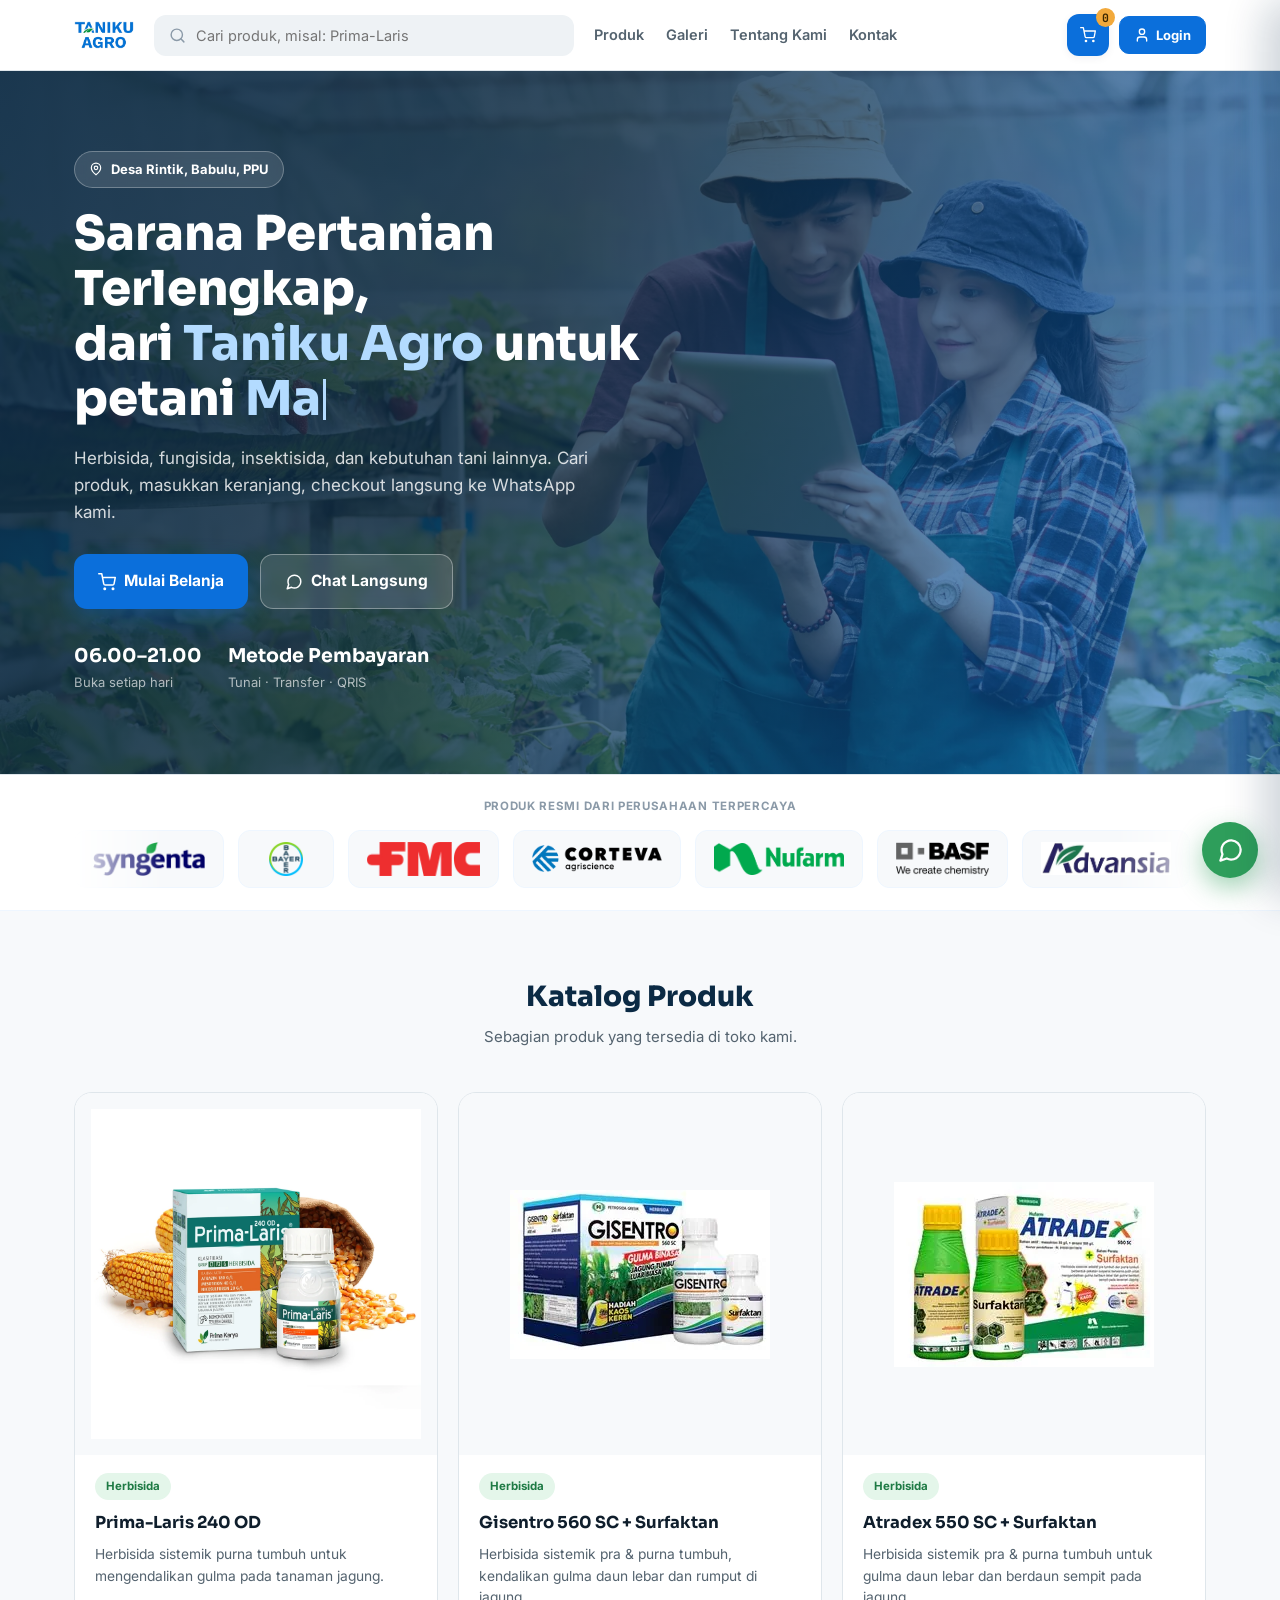
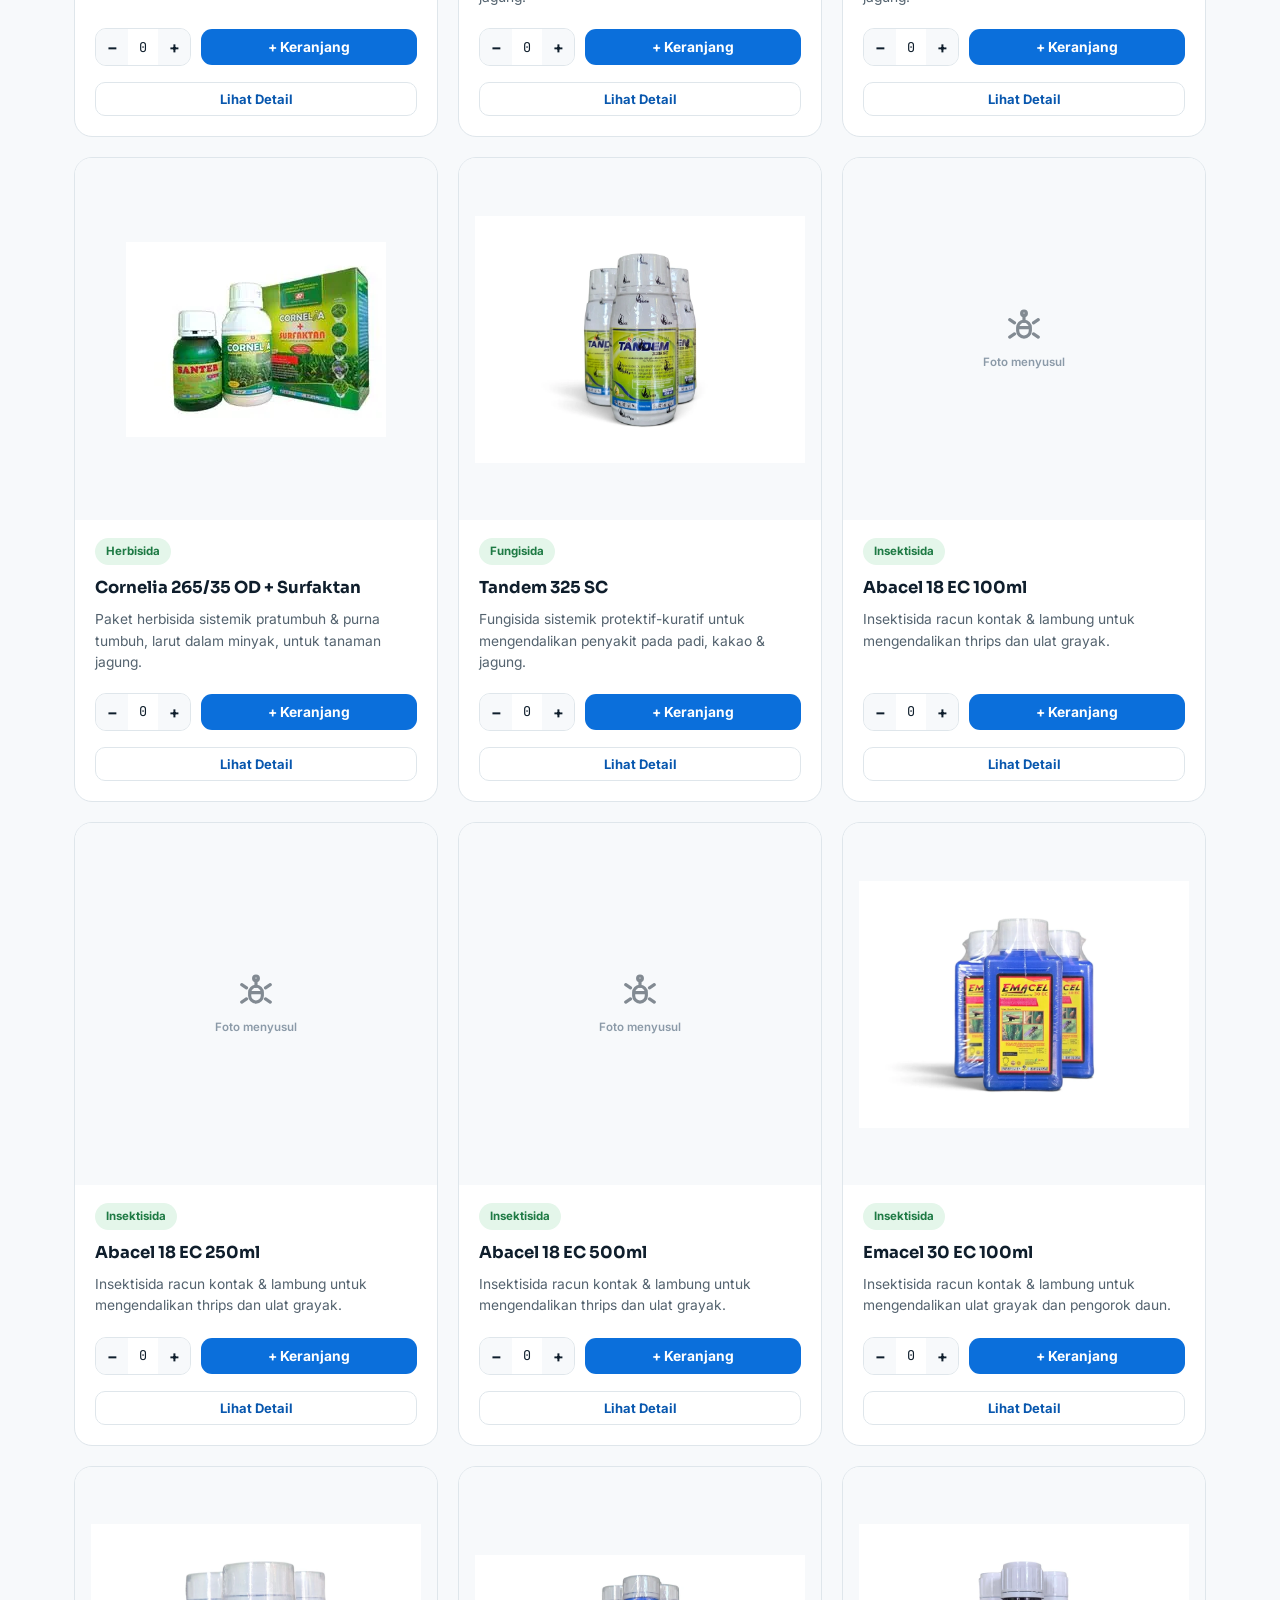
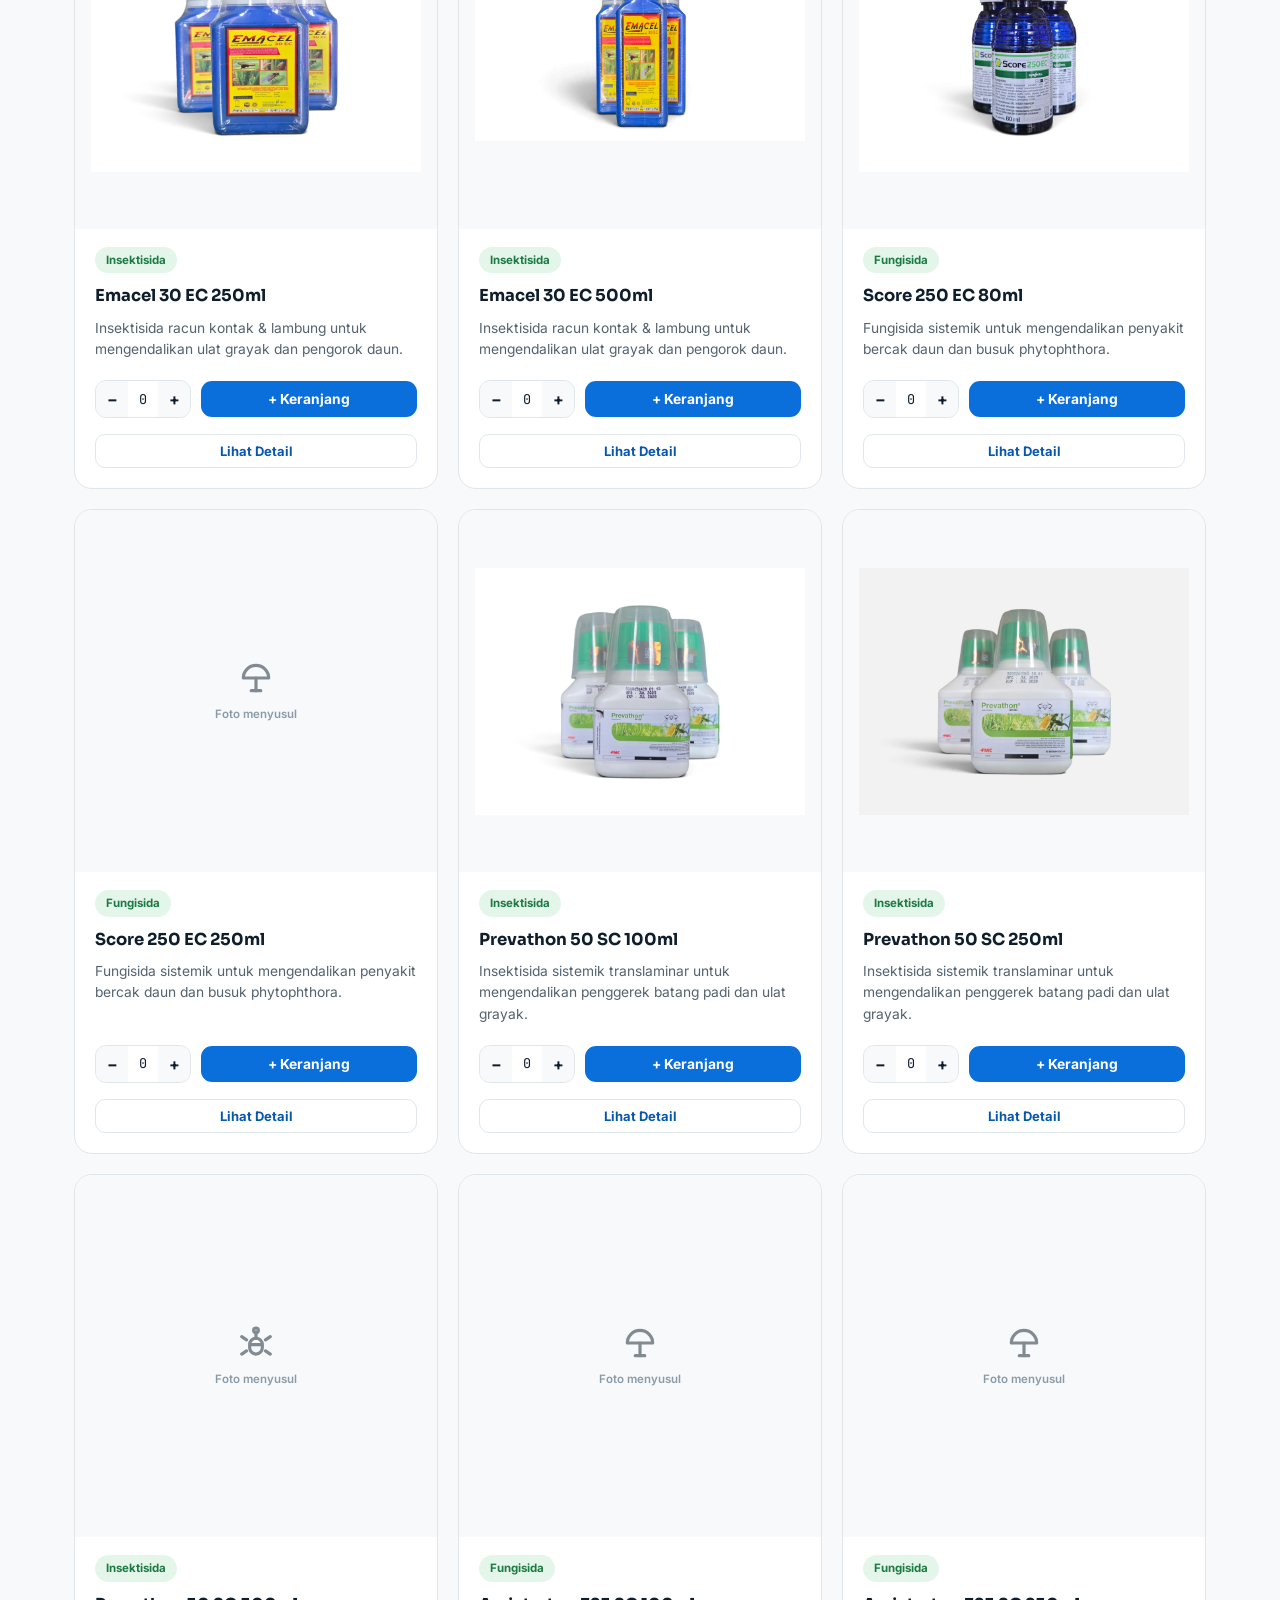
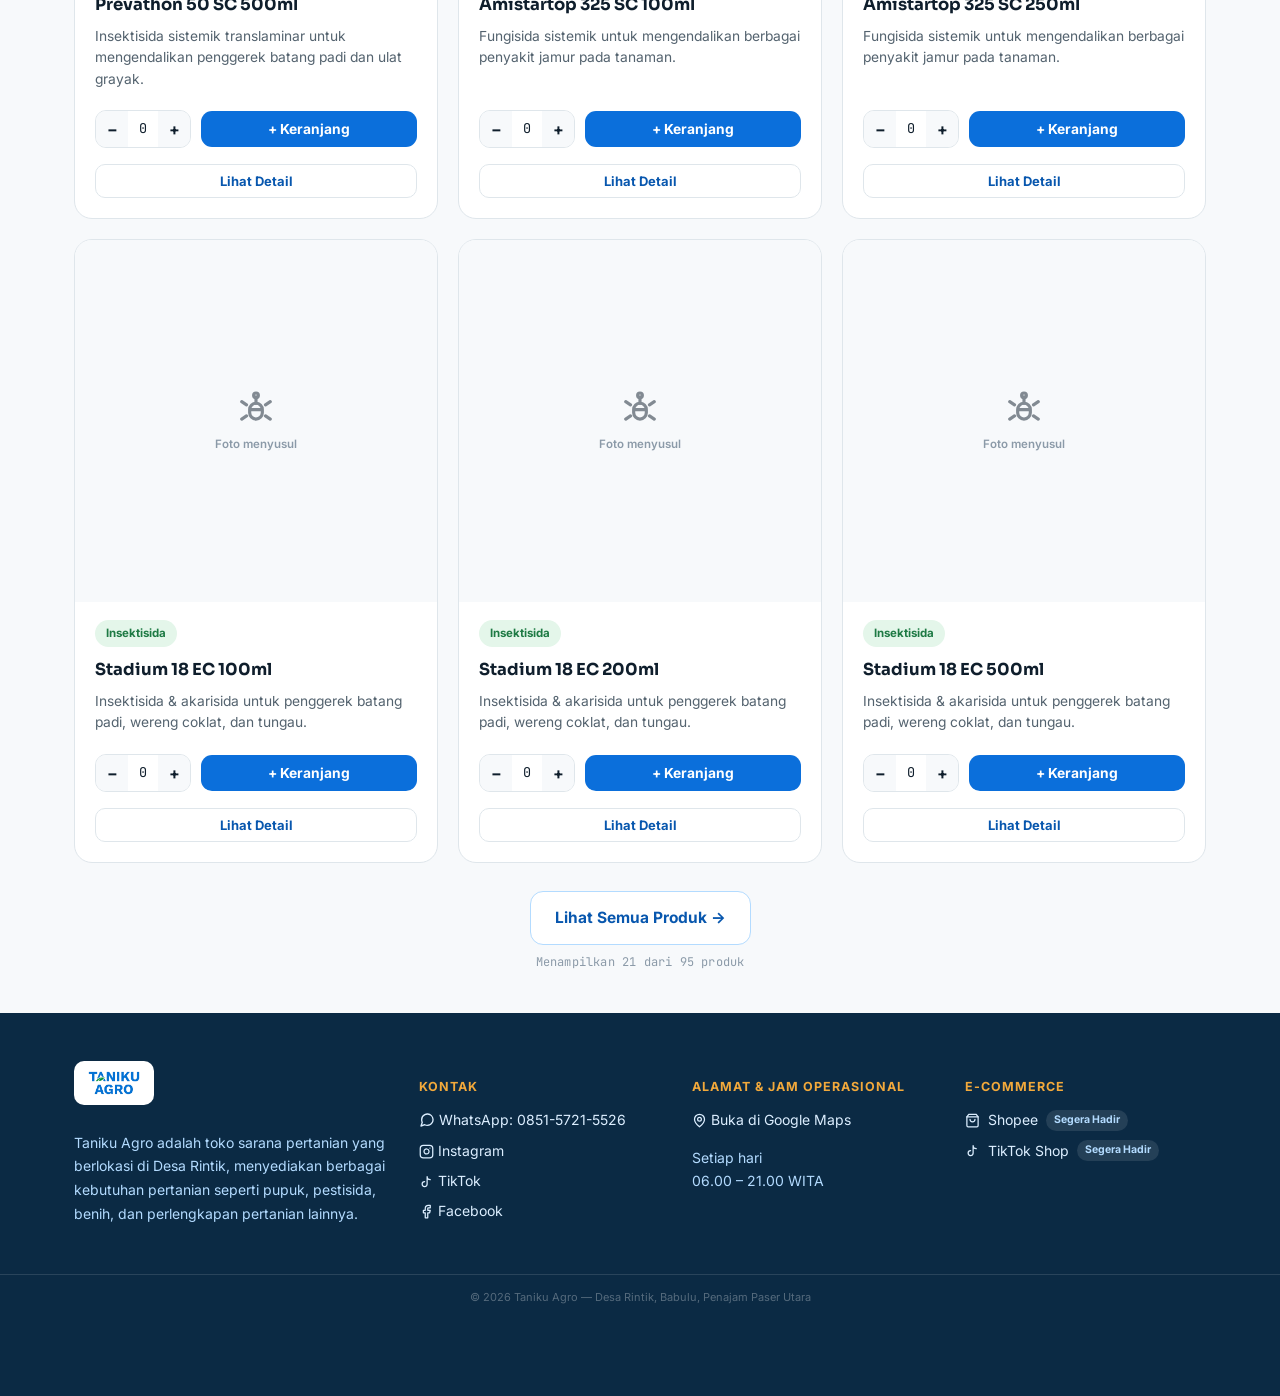
==== index.html @ 76bd6861 "desk" ====
<!DOCTYPE html>
<html lang="id">
<head>
  <link rel="icon" type="image/x-icon" href="favicon.ico">
  <meta charset="UTF-8">
  <meta name="viewport" content="width=device-width, initial-scale=1.0">
  <title>Taniku Agro — Toko Sarana Pertanian</title>
  <meta name="description" content="Taniku Agro — toko sarana pertanian di Desa Rintik, Babulu. Pupuk, pestisida, benih, dan perlengkapan pertanian lengkap. Checkout mudah via WhatsApp.">
  <link rel="preconnect" href="https://fonts.googleapis.com">
  <link href="https://fonts.googleapis.com/css2?family=Sora:wght@500;600;700;800&family=Inter:wght@400;500;600;700&family=JetBrains+Mono:wght@500&display=swap" rel="stylesheet">
  <link rel="stylesheet" href="styles-index.css">
<!-- Google Analytics -->
<script async src="https://www.googletagmanager.com/gtag/js?id=G-5PVFQMNEB0"></script>
<script>
  window.dataLayer = window.dataLayer || [];
  function gtag(){dataLayer.push(arguments);}
  gtag('js', new Date());
  gtag('config', 'G-5PVFQMNEB0');
</script>
</head>
<body>

<header>
  <div class="nav">
    <a class="brand" href="/" aria-label="Beranda Taniku Agro"><img src="images/logo.webp" alt="Taniku Agro"></a>
    <div class="search-wrap">
      <span class="ic"><svg viewBox="0 0 24 24" fill="none" stroke="currentColor" stroke-width="2" stroke-linecap="round" stroke-linejoin="round"><circle cx="11" cy="11" r="8"/><path d="m21 21-4.3-4.3"/></svg></span>
      <input type="text" id="searchInputDesktop" placeholder="Cari produk, misal: Prima-Laris" autocomplete="off">
      <div class="search-suggest" id="searchSuggestDesktop"></div>
    </div>
    <nav class="links">
      <a href="produk">Produk</a>
      <a href="galeri">Galeri</a>
      <a href="tentang">Tentang Kami</a>
      <a href="#kontak">Kontak</a>
    
<a class="nav-login-link" href="https://admin.tanikuagro.com" target="_blank" rel="noopener"><svg viewBox="0 0 24 24" fill="none" stroke="currentColor" stroke-width="2" stroke-linecap="round" stroke-linejoin="round" style="width:15px;height:15px;vertical-align:-2px;margin-right:5px;"><path d="M19 21v-2a4 4 0 0 0-4-4H9a4 4 0 0 0-4 4v2"/><circle cx="12" cy="7" r="4"/></svg>Login</a>
    </nav>
    <div class="header-actions">
      <button class="cart-btn" id="cartBtn"><svg viewBox="0 0 24 24" fill="none" stroke="currentColor" stroke-width="2" stroke-linecap="round" stroke-linejoin="round" style="width:16px;height:16px;vertical-align:-3px;"><circle cx="9" cy="21" r="1"/><circle cx="20" cy="21" r="1"/><path d="M1 1h4l2.68 13.39a2 2 0 0 0 2 1.61h9.72a2 2 0 0 0 2-1.61L23 6H6"/></svg> <span id="cartLabel">Keranjang</span> <span class="badge" id="cartBadge">0</span></button>
      <a class="login-btn-placeholder" href="https://admin.tanikuagro.com" target="_blank" rel="noopener"><svg viewBox="0 0 24 24" fill="none" stroke="currentColor" stroke-width="2" stroke-linecap="round" stroke-linejoin="round" style="width:16px;height:16px;"><path d="M19 21v-2a4 4 0 0 0-4-4H9a4 4 0 0 0-4 4v2"/><circle cx="12" cy="7" r="4"/></svg> <span class="login-txt">Login</span></a>
    </div>
    <button class="hamburger-btn" id="hamburgerBtn" aria-label="Menu"><svg viewBox="0 0 24 24" fill="none" stroke="currentColor" stroke-width="2" stroke-linecap="round" stroke-linejoin="round"><line x1="4" y1="7" x2="20" y2="7"/><line x1="4" y1="12" x2="20" y2="12"/><line x1="4" y1="17" x2="20" y2="17"/></svg></button>
  </div>
</header>

<section class="hero hero-photo-mode">
  <div class="hero-bg"></div>
  <div class="hero-overlay"></div>
  <div class="wrap">
    <div class="hero-content">
      <div class="eyebrow-pill reveal"><svg viewBox="0 0 24 24" fill="none" stroke="currentColor" stroke-width="2" stroke-linecap="round" stroke-linejoin="round" style="width:14px;height:14px;vertical-align:-2px;"><path d="M20 10c0 6-8 12-8 12s-8-6-8-12a8 8 0 0 1 16 0Z"/><circle cx="12" cy="10" r="3"/></svg> Desa Rintik, Babulu, PPU</div>
      <h1 class="reveal" id="heroHeading">Sarana Pertanian Terlengkap,<br>dari <span class="accent">Taniku Agro</span> untuk petani <span class="typed-word" id="typedWord">Hebat</span><span class="type-cursor"></span></h1>
      <p class="lede reveal" id="heroLede">Herbisida, fungisida, insektisida, dan kebutuhan tani lainnya. Cari produk, masukkan keranjang, checkout langsung ke WhatsApp kami.</p>
      <div class="hero-ctas reveal">
        <a class="btn btn-primary" href="#produk"><svg viewBox="0 0 24 24" fill="none" stroke="currentColor" stroke-width="2" stroke-linecap="round" stroke-linejoin="round" style="width:18px;height:18px;"><circle cx="9" cy="21" r="1"/><circle cx="20" cy="21" r="1"/><path d="M1 1h4l2.68 13.39a2 2 0 0 0 2 1.61h9.72a2 2 0 0 0 2-1.61L23 6H6"/></svg> Mulai Belanja</a>
        <a class="btn btn-ghost" href="https://wa.me/6285157215526?text=Halo%20Taniku%20Agro%2C%20saya%20mau%20tanya%20produk" target="_blank" rel="noopener"><svg viewBox="0 0 24 24" fill="none" stroke="currentColor" stroke-width="2" stroke-linecap="round" stroke-linejoin="round" style="width:18px;height:18px;"><path d="M21 11.5a8.38 8.38 0 0 1-.9 3.8 8.5 8.5 0 0 1-7.6 4.7 8.38 8.38 0 0 1-3.8-.9L3 21l1.9-5.7a8.38 8.38 0 0 1-.9-3.8 8.5 8.5 0 0 1 4.7-7.6 8.38 8.38 0 0 1 3.8-.9h.5a8.48 8.48 0 0 1 8 8v.5z"/></svg> Chat Langsung</a>
      </div>
      <div class="hero-stats reveal">
        <div class="st"><b>06.00–21.00</b><span>Buka setiap hari</span></div>
        <div class="st"><b>Metode Pembayaran</b><span>Tunai · Transfer · QRIS</span></div>
      </div>
    </div>
  </div>
</section>

<div style="border-top:1px solid var(--slate200);"></div>

<section class="brandbar">
  <div class="wrap">
    <div class="label">Produk resmi dari perusahaan terpercaya</div>
    <div class="marquee">
      <div class="marquee-track" id="brandTrack"></div>
    </div>
  </div>
</section>

<section class="products" id="produk">
  <div class="wrap">
    <div class="products-head">
      <div>
        <h2>Katalog Produk</h2>
        <p>Sebagian produk yang tersedia di toko kami.</p>
      </div>
    </div>

    <div class="search-wrap-mobile">
      <span class="ic"><svg viewBox="0 0 24 24" fill="none" stroke="currentColor" stroke-width="2" stroke-linecap="round" stroke-linejoin="round"><circle cx="11" cy="11" r="8"/><path d="m21 21-4.3-4.3"/></svg></span>
      <input type="text" id="searchInputMobile" placeholder="Cari produk..." autocomplete="off">
      <div class="search-suggest" id="searchSuggestMobile"></div>
    </div>

    <div class="grid" id="productGrid"><p style="grid-column:1/-1; text-align:center; color:var(--slate400); padding:40px 0;">Memuat produk...</p></div>

    <div id="loadMoreWrap" style="display:flex; flex-direction:column; align-items:center; gap:8px; margin-top:28px;">
      <a id="loadMoreBtn" href="produk" class="btn btn-ghost" style="border-color:var(--b200); color:var(--b700); text-decoration:none;">Lihat Semua Produk →</a>
      <span id="loadMoreCount" class="mono" style="color:var(--slate400); font-size:12px;"></span>
    </div>
  </div>
</section>

<footer id="kontak">
  <div class="wrap">
    <div>
      <div class="brand"><img src="images/logo.webp" alt="Taniku Agro"></div>
      <p>Taniku Agro adalah toko sarana pertanian yang berlokasi di Desa Rintik, menyediakan berbagai kebutuhan pertanian seperti pupuk, pestisida, benih, dan perlengkapan pertanian lainnya.</p>
    </div>
    <div>
      <h4>Kontak</h4>
      <a href="https://wa.me/6285157215526?text=Halo%20Taniku%20Agro%2C%20saya%20mau%20tanya%20produk" target="_blank" rel="noopener"><svg viewBox="0 0 24 24" fill="none" stroke="currentColor" stroke-width="2" stroke-linecap="round" stroke-linejoin="round" style="width:16px;height:16px;vertical-align:-3px;"><path d="M21 11.5a8.38 8.38 0 0 1-.9 3.8 8.5 8.5 0 0 1-7.6 4.7 8.38 8.38 0 0 1-3.8-.9L3 21l1.9-5.7a8.38 8.38 0 0 1-.9-3.8 8.5 8.5 0 0 1 4.7-7.6 8.38 8.38 0 0 1 3.8-.9h.5a8.48 8.48 0 0 1 8 8v.5z"/></svg> WhatsApp: 0851-5721-5526</a>
      <a href="https://www.instagram.com/taniku_agro/" target="_blank" rel="noopener"><svg viewBox="0 0 24 24" fill="none" stroke="currentColor" stroke-width="2" stroke-linecap="round" stroke-linejoin="round" style="width:15px;height:15px;vertical-align:-3px;"><rect x="2" y="2" width="20" height="20" rx="5"/><path d="M16 11.37A4 4 0 1 1 12.63 8 4 4 0 0 1 16 11.37z"/><line x1="17.5" y1="6.5" x2="17.51" y2="6.5"/></svg> Instagram</a>
      <a href="https://www.tiktok.com/@taniku.agro" target="_blank" rel="noopener"><svg viewBox="0 0 24 24" fill="none" stroke="currentColor" stroke-width="2" stroke-linecap="round" stroke-linejoin="round" style="width:15px;height:15px;vertical-align:-3px;"><path d="M9 12a4 4 0 1 0 4 4V4a5 5 0 0 0 5 5"/></svg> TikTok</a>
      <a href="https://web.facebook.com/tanikuagro" target="_blank" rel="noopener"><svg viewBox="0 0 24 24" fill="none" stroke="currentColor" stroke-width="2" stroke-linecap="round" stroke-linejoin="round" style="width:15px;height:15px;vertical-align:-3px;"><path d="M18 2h-3a5 5 0 0 0-5 5v3H7v4h3v8h4v-8h3l1-4h-4V7a1 1 0 0 1 1-1h3z"/></svg> Facebook</a>
    </div>
    <div>
      <h4>Alamat &amp; Jam Operasional</h4>
      <a href="https://maps.app.goo.gl/q2Evda7yH5rGMV6N7" target="_blank" rel="noopener"><svg viewBox="0 0 24 24" fill="none" stroke="currentColor" stroke-width="2" stroke-linecap="round" stroke-linejoin="round" style="width:15px;height:15px;vertical-align:-3px;"><path d="M20 10c0 6-8 12-8 12s-8-6-8-12a8 8 0 0 1 16 0Z"/><circle cx="12" cy="10" r="3"/></svg> Buka di Google Maps</a>
      <p>Setiap hari<br>06.00 – 21.00 WITA</p>
    </div>
    <div id="ecommerce">
      <h4>E-commerce</h4>
      <div class="soon"><svg viewBox="0 0 24 24" fill="none" stroke="currentColor" stroke-width="2" stroke-linecap="round" stroke-linejoin="round" style="width:15px;height:15px;vertical-align:-3px;"><path d="M6 2 3 6v14a2 2 0 0 0 2 2h14a2 2 0 0 0 2-2V6l-3-4Z"/><path d="M3 6h18"/><path d="M16 10a4 4 0 0 1-8 0"/></svg> Shopee <span class="badge-soon">Segera Hadir</span></div>
      <div class="soon"><svg viewBox="0 0 24 24" fill="none" stroke="currentColor" stroke-width="2" stroke-linecap="round" stroke-linejoin="round" style="width:15px;height:15px;vertical-align:-3px;"><path d="M9 12a4 4 0 1 0 4 4V4a5 5 0 0 0 5 5"/></svg> TikTok Shop <span class="badge-soon">Segera Hadir</span></div>
    </div>
  </div>
  <div class="bottom">© 2026 Taniku Agro — Desa Rintik, Babulu, Penajam Paser Utara</div>
</footer>

<div class="cart-overlay" id="cartOverlay"></div>
<div class="cart-drawer" id="cartDrawer">
  <div class="cart-head">
    <h3><svg viewBox="0 0 24 24" fill="none" stroke="currentColor" stroke-width="2" stroke-linecap="round" stroke-linejoin="round" style="width:16px;height:16px;vertical-align:-3px;"><circle cx="9" cy="21" r="1"/><circle cx="20" cy="21" r="1"/><path d="M1 1h4l2.68 13.39a2 2 0 0 0 2 1.61h9.72a2 2 0 0 0 2-1.61L23 6H6"/></svg> Keranjang Pesanan</h3>
    <button class="cart-close" id="cartCloseBtn" aria-label="Tutup">✕</button>
  </div>
  <div class="cart-items" id="cartItems">
    <div class="cart-empty">Keranjang masih kosong.<br>Pilih produk dari katalog untuk mulai.</div>
  </div>
  <div class="cart-foot">
    <div class="cart-total"><span>Total Item</span><span class="mono" id="cartTotalCount">0</span></div>
    <button class="btn-checkout" id="checkoutBtn" disabled><svg viewBox="0 0 24 24" fill="none" stroke="currentColor" stroke-width="2" stroke-linecap="round" stroke-linejoin="round" style="width:18px;height:18px;"><path d="M21 11.5a8.38 8.38 0 0 1-.9 3.8 8.5 8.5 0 0 1-7.6 4.7 8.38 8.38 0 0 1-3.8-.9L3 21l1.9-5.7a8.38 8.38 0 0 1-.9-3.8 8.5 8.5 0 0 1 4.7-7.6 8.38 8.38 0 0 1 3.8-.9h.5a8.48 8.48 0 0 1 8 8v.5z"/></svg> Checkout via WhatsApp</button>
    <p class="cart-note">Harga & ketersediaan dikonfirmasi lewat chat. Pembayaran bisa tunai, transfer, atau QRIS di toko.</p>
  </div>
</div>

<div class="detail-overlay" id="detailOverlay">
  <div class="detail-modal" id="detailModal">
    <div class="detail-head" id="detailHead">
      <img id="detailImg" src="" alt="" style="cursor:zoom-in;">
      <div class="detail-zoom-hint" id="detailZoomHint"><svg viewBox="0 0 24 24" fill="none" stroke="currentColor" stroke-width="2" stroke-linecap="round" stroke-linejoin="round" style="width:13px;height:13px;"><circle cx="11" cy="11" r="8"/><line x1="21" y1="21" x2="16.65" y2="16.65"/><line x1="11" y1="8" x2="11" y2="14"/><line x1="8" y1="11" x2="14" y2="11"/></svg> Klik untuk perbesar</div>
      <div id="detailNoImg" class="detail-noimg" style="display:none;">
        <div class="detail-noimg-ic" id="detailNoImgIcon"><svg viewBox="0 0 24 24" fill="none" stroke="currentColor" stroke-width="2" stroke-linecap="round" stroke-linejoin="round"><path d="M21 8a2 2 0 0 0-1-1.73l-7-4a2 2 0 0 0-2 0l-7 4A2 2 0 0 0 3 8v8a2 2 0 0 0 1 1.73l7 4a2 2 0 0 0 2 0l7-4A2 2 0 0 0 21 16Z"/><path d="M3.3 7 12 12l8.7-5"/><path d="M12 22V12"/></svg></div>
        <div class="detail-noimg-txt">Foto produk menyusul</div>
      </div>
      <button class="detail-close" id="detailCloseBtn" aria-label="Tutup">✕</button>
    </div>
    <div class="detail-body">
      <span class="chip" id="detailChip"></span>
      <h3 id="detailName"></h3>
      <div class="mono" id="detailSize"></div>
      <div class="price" id="detailPrice" style="font-size:18px; margin-top:4px;"></div>

      <div class="detail-section">
        <h4>Deskripsi</h4>
        <p id="detailLong"></p>
      </div>
      <div class="detail-section">
        <h4>Bahan Aktif</h4>
        <p id="detailIngredient"></p>
      </div>
      <div class="detail-section">
        <h4>Target Pengendalian</h4>
        <p id="detailTarget"></p>
      </div>

      <div class="detail-footer">
        <div class="qty-stepper" id="detailQtyStepper">
          <button class="qminus" id="detailQMinus">−</button>
          <span class="qty-val" id="detailQtyVal">0</span>
          <button class="qplus" id="detailQPlus">+</button>
        </div>
        <button class="btn-addcart" id="detailAddCart">+ Tambahkan ke Keranjang</button>
        <a class="btn-wa-single" id="detailWaLink" href="#" target="_blank" rel="noopener"><svg viewBox="0 0 24 24" fill="none" stroke="currentColor" stroke-width="2" stroke-linecap="round" stroke-linejoin="round" style="width:18px;height:18px;"><path d="M21 11.5a8.38 8.38 0 0 1-.9 3.8 8.5 8.5 0 0 1-7.6 4.7 8.38 8.38 0 0 1-3.8-.9L3 21l1.9-5.7a8.38 8.38 0 0 1-.9-3.8 8.5 8.5 0 0 1 4.7-7.6 8.38 8.38 0 0 1 3.8-.9h.5a8.48 8.48 0 0 1 8 8v.5z"/></svg> Tanya Langsung</a>
      </div>
    </div>
  </div>
</div>

<div class="sticky-cart-bar" id="stickyCartBar">
  <b><span id="stickyCartCount">0</span> item di keranjang</b>
  <button class="btn-view" id="stickyCartViewBtn">Lihat Keranjang</button>
</div>

<div class="toast" id="toast">
  <div class="toast-ic"><svg viewBox="0 0 24 24" fill="none" stroke="#fff" stroke-width="3" stroke-linecap="round" stroke-linejoin="round" style="width:16px;height:16px;"><polyline points="20 6 9 17 4 12"/></svg></div>
  <div class="toast-body">
    <div class="toast-title">Berhasil ditambahkan</div>
    <div class="toast-name" id="toastProductName"></div>
  </div>
  <button class="toast-cart-btn" id="toastCartBtn"><svg viewBox="0 0 24 24" fill="none" stroke="currentColor" stroke-width="2" stroke-linecap="round" stroke-linejoin="round" style="width:16px;height:16px;vertical-align:-3px;"><circle cx="9" cy="21" r="1"/><circle cx="20" cy="21" r="1"/><path d="M1 1h4l2.68 13.39a2 2 0 0 0 2 1.61h9.72a2 2 0 0 0 2-1.61L23 6H6"/></svg> Lihat Keranjang</button>
</div>

<a class="wa-fab" href="https://wa.me/6285157215526?text=Halo%20Taniku%20Agro%2C%20saya%20mau%20tanya%20produk" target="_blank" rel="noopener" aria-label="Chat WhatsApp"><svg viewBox="0 0 24 24" fill="none" stroke="currentColor" stroke-width="2" stroke-linecap="round" stroke-linejoin="round"><path d="M21 11.5a8.38 8.38 0 0 1-.9 3.8 8.5 8.5 0 0 1-7.6 4.7 8.38 8.38 0 0 1-3.8-.9L3 21l1.9-5.7a8.38 8.38 0 0 1-.9-3.8 8.5 8.5 0 0 1 4.7-7.6 8.38 8.38 0 0 1 3.8-.9h.5a8.48 8.48 0 0 1 8 8v.5z"/></svg></a>

<div class="detail-lightbox-overlay" id="detailLightboxOverlay">
  <span class="detail-lightbox-close" id="detailLightboxClose">&times;</span>
  <img id="detailLightboxImg" src="" alt="">
</div>

<script src="icons.js"></script>
<script src="script-index.js"></script>

</body>
</html>
---- styles-index.css ----
:root{
    --b50:#EEF6FF;
    --b100:#DCEEFF;
    --b200:#B3DBFF;
    --b500:#1786F2;
    --b600:#0B6FDB;
    --b700:#0857AE;
    --b900:#0B2A44;
    --slate50:#F7F9FB;
    --slate100:#EEF2F5;
    --slate200:#DFE6EB;
    --slate400:#8B9AA8;
    --slate600:#54636F;
    --ink:#0F1E2C;
    --white:#FFFFFF;
    --amber:#F2A93B;
    --green:#2E9E5B;
    --radius:18px;
    --shadow-sm: 0 2px 8px rgba(11,42,68,0.06);
    --shadow-md: 0 12px 28px rgba(11,42,68,0.12);
    --shadow-lg: 0 24px 48px rgba(11,42,68,0.16);
  }
  *{box-sizing:border-box;}
  html{scroll-behavior:smooth;}
  body{
    margin:0; background:var(--slate50); color:var(--ink);
    font-family:'Inter',sans-serif; font-size:16px; line-height:1.6;
    overflow-x:hidden;
  }
  h1,h2,h3{ font-family:'Sora',sans-serif; margin:0; }
  .mono{ font-family:'JetBrains Mono',monospace; font-size:12.5px; letter-spacing:0.2px; }
  a{ color:inherit; }
  img{ max-width:100%; display:block; }
  .wrap{ max-width:1180px; margin:0 auto; padding:0 24px; }
  button{ font-family:inherit; }

  /* ===== Header ===== */
  header{
    position:sticky; top:0; z-index:50; background:rgba(255,255,255,0.92);
    backdrop-filter: blur(10px); border-bottom:1px solid var(--slate200);
    box-shadow:0 0 0 rgba(11,42,68,0); transition:box-shadow .25s ease;
  }
  header.scrolled{ box-shadow:0 6px 20px rgba(11,42,68,0.08); }
  .nav{ display:flex; align-items:center; gap:20px; padding:14px 24px; max-width:1180px; margin:0 auto; }
  .brand img{ height:28px; width:auto; }
  .search-wrap{
    flex:1; max-width:420px; position:relative; display:flex; align-items:center;
    background:var(--slate100); border-radius:12px; padding:0 14px; border:1.5px solid transparent;
    transition: border-color .15s, background .15s;
  }
  .search-wrap:focus-within{ background:var(--white); border-color:var(--b500); box-shadow:0 0 0 4px var(--b50); }
  .search-wrap .ic{ color:var(--slate400); display:flex; align-items:center; } .search-wrap .ic svg{ width:17px; height:17px; }
  .search-wrap-mobile .ic{ color:var(--slate400); display:flex; align-items:center; margin-right:4px; } .search-wrap-mobile .ic svg{ width:16px; height:16px; }
  .search-wrap input{
    border:none; background:transparent; outline:none; padding:11px 10px; font-size:14.5px; width:100%; font-family:'Inter';
    color:var(--ink);
  }
  nav.links{ display:flex; gap:22px; font-weight:600; font-size:14.5px; }
  nav.links a{ text-decoration:none; color:var(--slate600); transition:color .15s; }
  nav.links a:hover{ color:var(--b600); }
  .header-actions{ display:flex; align-items:center; gap:10px; margin-left:auto; }
  .hamburger-btn{
    display:none; align-items:center; justify-content:center; width:38px; height:38px;
    border-radius:10px; border:1.5px solid var(--slate200); background:#fff; color:var(--b700); cursor:pointer; flex-shrink:0;
  }
  .hamburger-btn:hover{ background:var(--slate50); }
  .hamburger-btn svg{ width:20px; height:20px; }
  @media (max-width:900px){
    .nav{ position:relative; }
    .search-wrap{ display:none; }
    .hamburger-btn{ display:inline-flex; }
    nav.links{
      display:flex; flex-direction:column; position:absolute; top:100%; left:0; right:0;
      background:#fff; border-bottom:1px solid var(--slate200); padding:8px 24px 16px;
      gap:2px; box-shadow:0 14px 28px rgba(11,42,68,0.1);
      max-height:0; overflow:hidden; opacity:0; pointer-events:none;
      transition:max-height .25s ease, opacity .2s ease;
    }
    nav.links.mobile-open{ max-height:420px; opacity:1; pointer-events:auto; }
    nav.links a{ padding:12px 4px; border-bottom:1px solid var(--slate100); }
  }

  /* ===== Search suggestions dropdown ===== */
  .search-suggest{
    position:absolute; top:calc(100% + 8px); left:0; right:0; background:#fff;
    border:1px solid var(--slate200); border-radius:14px; box-shadow:var(--shadow-md);
    overflow:hidden; z-index:60; display:none;
  }
  .search-suggest.open{ display:block; }
  .search-suggest .sg-item{
    display:flex; align-items:center; gap:12px; padding:10px 14px; cursor:pointer; transition:background .12s;
  }
  .search-suggest .sg-item:hover, .search-suggest .sg-item.hl{ background:var(--slate50); }
  .search-suggest .sg-item img{ width:34px; height:34px; object-fit:contain; background:var(--slate50); border-radius:7px; flex-shrink:0; }
  .search-suggest .sg-item .sg-name{ font-size:13.8px; font-weight:600; color:var(--ink); }
  .search-suggest .sg-item .sg-name mark{ background:transparent; color:var(--b600); font-weight:800; }
  .search-suggest .sg-item .sg-cat{ font-size:11.5px; color:var(--slate400); margin-top:1px; }
  .search-suggest .sg-empty{ padding:16px; text-align:center; font-size:13px; color:var(--slate400); }
  .search-suggest .sg-empty a{ color:var(--b600); font-weight:700; text-decoration:none; }

  .cart-btn{
    position:relative; display:inline-flex; align-items:center; justify-content:center;
    background:var(--b600); color:#fff; border:none; cursor:pointer;
    width:42px; height:42px; border-radius:12px; font-weight:700; font-size:14.5px;
    box-shadow:var(--shadow-sm);
  }
  .cart-btn #cartLabel{ display:none; }
  .cart-btn .badge{
    position:absolute; top:-6px; right:-6px;
    background:var(--amber); color:#3a2600; font-family:'JetBrains Mono'; font-size:11.5px;
    min-width:19px; height:19px; border-radius:999px; display:inline-flex; align-items:center; justify-content:center; padding:0 5px;
  }
  .wa-fab{
    position:fixed; bottom:22px; right:22px; z-index:60; width:56px; height:56px; border-radius:50%;
    background:var(--green); color:#fff; display:flex; align-items:center; justify-content:center;
    text-decoration:none; box-shadow:0 10px 26px rgba(46,158,91,0.45); transition:transform .18s ease;
  }
  .wa-fab svg{ width:27px; height:27px; }
  .wa-fab:hover{ transform:scale(1.08); }
  .wa-fab:active{ transform:scale(0.96); }
  @media (max-width:600px){
    .wa-fab{ bottom:16px; right:16px; width:52px; height:52px; }
    .wa-fab svg{ width:25px; height:25px; }
  }
  .login-btn-placeholder{
    display:flex; align-items:center; gap:6px; height:38px; padding:0 14px; border-radius:10px;
    background:var(--b600); border:1.5px solid var(--b600); color:#fff;
    font-weight:700; font-size:13px; cursor:pointer; font-family:inherit; text-decoration:none;
    transition:background .15s, border-color .15s;
  }
  .login-btn-placeholder:hover{ background:var(--b700); border-color:var(--b700); }
  @media (max-width:900px){
    .login-btn-placeholder{ display:none; }
  }
  .nav-login-link{ display:none; }
  @media (max-width:900px){
    .nav-login-link{
      display:flex; align-items:center; margin-top:6px; padding-top:14px !important;
      border-bottom:none !important; border-top:1px solid var(--slate200);
      font-weight:700; color:var(--b600);
    }
  }

  /* ===== Hero ===== */
  .hero{ padding:0; overflow:hidden; position:relative; }
  .hero-photo-mode{ min-height:600px; }
  .hero-bg{
    position:absolute; inset:0; z-index:0;
    background-image:url('images/hero-bg.webp'); background-size:cover; background-position:center 35%;
  }
  .hero-overlay{
    position:absolute; inset:0; z-index:0;
    background:linear-gradient(115deg, rgba(11,42,68,0.92) 0%, rgba(11,42,68,0.82) 40%, rgba(11,111,219,0.55) 100%);
  }
  .hero-content{ position:relative; z-index:1; max-width:640px; padding:80px 0; }
  .eyebrow-pill{
    display:inline-flex; align-items:center; gap:8px; background:rgba(255,255,255,0.12); color:#fff;
    padding:7px 14px; border-radius:999px; font-weight:700; font-size:13px; margin-bottom:18px;
    border:1px solid rgba(255,255,255,0.28); backdrop-filter:blur(6px); -webkit-backdrop-filter:blur(6px);
  }
  .hero h1{
    font-size:clamp(32px,4.4vw,48px); font-weight:800; line-height:1.15; color:#fff;
  }
  .hero h1 .accent{ color:var(--b200); }
  .hero p.lede{ font-size:17px; color:rgba(255,255,255,0.82); max-width:48ch; margin-top:18px; }
  .hero-ctas{ display:flex; gap:12px; margin-top:28px; flex-wrap:wrap; }
  .btn{
    display:inline-flex; align-items:center; gap:8px; padding:14px 24px; border-radius:13px;
    font-weight:700; font-size:15.5px; text-decoration:none; border:none; cursor:pointer;
    transition: transform .15s, box-shadow .15s;
  }
  .btn:hover{ transform:translateY(-2px); }
  .btn:active{ transform:translateY(0) scale(0.97); }
  .btn-primary{ background:var(--b600); color:#fff; box-shadow:0 10px 24px rgba(11,111,219,0.32); }
  .btn-primary:hover{ box-shadow:0 14px 30px rgba(11,111,219,0.4); }
  .btn-ghost{ background:var(--white); color:var(--b700); border:1.5px solid var(--slate200); }
  .btn-ghost:hover{ border-color:var(--b500); }
  .hero .btn-ghost{ background:rgba(255,255,255,0.12); color:#fff; border:1.5px solid rgba(255,255,255,0.35); backdrop-filter:blur(6px); }
  .hero .btn-ghost:hover{ background:rgba(255,255,255,0.2); border-color:rgba(255,255,255,0.55); }

  .hero-stats{ display:flex; flex-wrap:wrap; gap:20px 26px; margin-top:36px; }
  .hero-stats .st b{ display:block; font-family:'Sora'; font-size:19px; color:#fff; line-height:1.25; }
  .hero-stats .st span{ font-size:13px; color:rgba(255,255,255,0.65); }

  /* ===== Reveal lembut saat halaman dibuka (gaya sama dengan Tentang Kami) ===== */
  .hero-content .reveal{ opacity:0; transform:translateY(24px); transition:opacity .6s ease, transform .6s ease; }
  .hero-content .reveal.revealed{ opacity:1; transform:translateY(0); }
  .hero-content .reveal:nth-child(1){ transition-delay:0s; }
  .hero-content .reveal:nth-child(2){ transition-delay:.08s; }
  .hero-content .reveal:nth-child(3){ transition-delay:.16s; }
  .hero-content .reveal:nth-child(4){ transition-delay:.24s; }
  .hero-content .reveal:nth-child(5){ transition-delay:.32s; }

  /* ===== Typewriter kata terakhir (Hebat/Maju/Tangguh/Sejahtera) ===== */
  .typed-word{ color:var(--b200); }
  .type-cursor{
    display:inline-block; width:3px; height:0.85em; background:var(--b200);
    margin-left:2px; vertical-align:-0.1em; animation:blinkCursor 0.85s step-end infinite;
  }
  @keyframes blinkCursor{ 50%{ opacity:0; } }
  @media (prefers-reduced-motion: reduce){
    .type-cursor{ animation:none; }
  }

  @media (max-width:900px){
    .hero-photo-mode{ min-height:520px; }
    .hero-content{ padding:64px 0; }
  }

  /* ===== Trust strip ===== */
  .trust{ background:var(--b900); }
  .trust .wrap{ display:grid; grid-template-columns:repeat(4,1fr); gap:0; }
  .trust .item{ padding:24px 20px; display:flex; gap:12px; align-items:center; border-left:1px solid rgba(255,255,255,0.1); }
  .trust .item:first-child{ border-left:none; }
  .trust .item .ic{ font-size:20px; }
  .trust .item b{ display:block; font-size:13.5px; color:#fff; font-weight:600; }
  .trust .item span{ font-size:12px; color:var(--b200); }
  @media (max-width:900px){
    .trust .wrap{ grid-template-columns:1fr 1fr; }
    .trust .item{ border-left:none; border-top:1px solid rgba(255,255,255,0.1); }
  }
  @media (max-width:520px){ .trust .wrap{ grid-template-columns:1fr; } }

  /* ===== Brand marquee ===== */
  .brandbar{ background:var(--white); padding:22px 0; border-bottom:1px solid var(--b50); overflow:hidden; }
  .brandbar .label{ text-align:center; font-size:11.5px; font-weight:700; letter-spacing:0.06em; text-transform:uppercase; color:var(--slate400); margin-bottom:14px; }
  .marquee{ position:relative; width:100%; overflow:hidden; -webkit-mask-image:linear-gradient(90deg, transparent, #000 8%, #000 92%, transparent); mask-image:linear-gradient(90deg, transparent, #000 8%, #000 92%, transparent); }
  .marquee-track{ display:flex; width:max-content; gap:14px; animation:marquee-scroll 74s linear infinite; }
  .marquee:hover .marquee-track{ animation-play-state:paused; }
  .brand-chip{ display:flex; align-items:center; justify-content:center; gap:9px; padding:11px 18px; background:var(--slate50); border:1px solid var(--b50); border-radius:12px; white-space:nowrap; flex-shrink:0; min-width:96px; }
  .brand-chip img{ height:34px; max-height:34px; width:auto; min-width:34px; max-width:130px; object-fit:contain; }
  .brand-chip .bc-fallback{ width:24px; height:24px; border-radius:7px; background:var(--b600); color:#fff; font-family:'Sora'; font-weight:800; font-size:12px; display:flex; align-items:center; justify-content:center; flex-shrink:0; }
  .brand-chip .bc-name{ font-family:'Sora'; font-weight:700; font-size:13.5px; color:var(--b900); }
  @keyframes marquee-scroll{ from{ transform:translateX(0); } to{ transform:translateX(-50%); } }
  @media (max-width:600px){
    .brand-chip{ padding:9px 16px; }
    .brand-chip .bc-name{ font-size:12.5px; }
  }

  /* ===== Products ===== */
  .products{ padding:64px 0 40px; }
  .products-head{ display:flex; align-items:flex-end; justify-content:center; text-align:center; gap:20px; margin-bottom:28px; flex-wrap:wrap; }
  .products-head h2{ font-size:28px; color:var(--b900); font-weight:800; }
  .products-head p{ color:var(--slate600); margin-top:6px; font-size:15px; }

  .pills{
    display:flex; gap:10px; margin-bottom:30px;
    overflow-x:auto; flex-wrap:nowrap; padding-bottom:10px; scrollbar-width:thin;
  }
  .pills::-webkit-scrollbar{ height:6px; }
  .pills::-webkit-scrollbar-thumb{ background:var(--slate200); border-radius:99px; }
  .pill{
    padding:10px 18px; border-radius:999px; font-weight:600; font-size:14px; cursor:pointer;
    background:var(--white); border:1.5px solid var(--slate200); color:var(--slate600); transition:all .15s;
    white-space:nowrap; flex-shrink:0;
  }
  .pill.active{ background:var(--b600); border-color:var(--b600); color:#fff; }

  .search-wrap-mobile{ display:none; margin-bottom:24px; position:relative; }
  @media (max-width:900px){
    .search-wrap-mobile{ display:flex; align-items:center; background:var(--white); border:1.5px solid var(--slate200); border-radius:12px; padding:0 14px; }
    .search-wrap-mobile input{ border:none; outline:none; padding:12px 10px; width:100%; font-size:15px; font-family:'Inter'; }
  }

  .grid{ display:grid; grid-template-columns:repeat(3,1fr); gap:20px; }
  @media (max-width:920px){ .grid{ grid-template-columns:1fr 1fr; } }
  @media (max-width:600px){ .grid{ grid-template-columns:1fr; } }

  .card{
    background:var(--white); border:1px solid var(--slate200); border-radius:var(--radius);
    overflow:hidden; display:flex; flex-direction:column; transition: transform .18s, box-shadow .18s;
  }
  .card:hover{ transform:translateY(-4px); box-shadow:var(--shadow-md); }
  .card .imgwrap{ background:var(--slate50); padding:16px; display:flex; align-items:center; justify-content:center; aspect-ratio:1/1; }
  .card .imgwrap.noimg{ flex-direction:column; gap:8px; }
  .card .imgwrap.noimg .noimg-ic{ opacity:0.5; display:flex; align-items:center; justify-content:center; } .card .imgwrap.noimg .noimg-ic svg{ width:38px; height:38px; }
  .card .imgwrap.noimg .noimg-txt{ font-size:11.5px; color:var(--slate400); font-weight:600; }
  .card .imgwrap img{ max-height:100%; max-width:100%; object-fit:contain; }
  .card .body{ padding:18px 20px 20px; display:flex; flex-direction:column; gap:8px; flex:1; }
  .chip{
    align-self:flex-start; font-size:11.5px; font-weight:700; padding:4px 11px; border-radius:999px;
    background:#E4F6EA; color:#1E7A44;
  }
  .card h3{ font-size:16.5px; font-weight:700; color:var(--ink); margin-top:2px; }
  .card .clickable-open{ cursor:pointer; }
  .card h3.clickable-open:hover{ color:var(--b600); }
  .card .imgwrap.clickable-open:hover{ opacity:0.88; }
  .card .mono{ color:var(--slate400); }
  .card p.desc{ font-size:13.8px; color:var(--slate600); margin:0; flex:1; line-height:1.55; }
  .card .price{ font-family:'JetBrains Mono'; font-size:14.5px; font-weight:700; color:var(--b700); margin-top:2px; }

  .card-bottom{ display:flex; align-items:center; gap:10px; margin-top:12px; }
  .qty-stepper{
    display:flex; align-items:center; border:1.5px solid var(--slate200); border-radius:11px; overflow:hidden;
  }
  .qty-stepper button{
    background:var(--slate50); border:none; width:32px; height:36px; font-size:16px; cursor:pointer; color:var(--ink); font-weight:700;
  }
  .qty-stepper button:hover{ background:var(--slate100); }
  .qty-stepper .qty-val{ width:30px; text-align:center; font-family:'JetBrains Mono'; font-size:13.5px; }
  .btn-addcart{
    flex:1; display:flex; align-items:center; justify-content:center; gap:6px;
    background:var(--b600); color:#fff; border:none; padding:0; height:36px; border-radius:11px; font-weight:700; font-size:13.8px;
    cursor:pointer; transition: background .15s, transform .12s;
  }
  .btn-addcart:hover{ background:var(--b700); }
  .btn-addcart:active{ transform:scale(0.96); }
  .btn-addcart.added{ background:var(--green); }

  /* ===== Toast notifikasi ===== */
  .toast{
    position:fixed; top:18px; right:18px; z-index:1200;
    display:flex; align-items:center; gap:12px;
    background:var(--white); border:1px solid var(--slate200); border-radius:14px;
    box-shadow:0 12px 32px rgba(11,42,68,0.16); padding:14px 16px;
    max-width:360px; transform:translateY(-14px); opacity:0; pointer-events:none;
    transition:transform .25s ease, opacity .25s ease;
  }
  .toast.show{ transform:translateY(0); opacity:1; pointer-events:auto; }
  .toast-ic{
    flex-shrink:0; width:34px; height:34px; border-radius:50%; background:var(--green);
    color:#fff; display:flex; align-items:center; justify-content:center; font-size:17px; font-weight:700;
  }
  .toast-body{ flex:1; min-width:0; }
  .toast-title{ font-size:13px; font-weight:700; color:var(--b900); }
  .toast-name{ font-size:12.5px; color:var(--slate500); margin-top:2px; overflow:hidden; text-overflow:ellipsis; white-space:nowrap; }
  .toast-cart-btn{
    flex-shrink:0; background:var(--b600); color:#fff; border:none; border-radius:9px;
    padding:8px 12px; font-size:12.5px; font-weight:700; cursor:pointer; white-space:nowrap;
  }
  .toast-cart-btn:hover{ background:var(--b700); }
  @media (max-width:480px){
    .toast{ left:12px; right:12px; top:12px; max-width:none; }
  }
  .btn-detail{
    width:100%; margin-top:8px; background:#fff; border:1.5px solid var(--slate200); color:var(--b700);
    height:34px; border-radius:10px; font-weight:700; font-size:13px; cursor:pointer; transition:border-color .15s;
  }
  .btn-detail:hover{ border-color:var(--b500); }

  .no-results{ text-align:center; padding:60px 20px; color:var(--slate400); }
  .placeholder-card{
    background:var(--white); border:1.5px dashed var(--slate200); border-radius:var(--radius); padding:34px 24px;
    display:flex; flex-direction:column; align-items:center; text-align:center; gap:8px; justify-content:center;
  }
  .placeholder-card .ic{ display:flex; justify-content:center; color:var(--b400); } .placeholder-card .ic svg{ width:36px; height:36px; }
  .placeholder-card h3{ font-size:15.5px; }
  .placeholder-card p{ font-size:13.5px; color:var(--slate600); margin:0; }
  .placeholder-card a{ color:var(--b600); font-weight:700; font-size:13.5px; text-decoration:none; margin-top:4px; }

  /* ===== Footer ===== */
  footer{ background:var(--b900); color:var(--b100); padding:48px 0 90px; }
  footer .wrap{ display:grid; grid-template-columns:1.3fr 1fr 1fr 1fr; gap:32px; }
  footer .brand{ background:#fff; display:inline-flex; padding:10px 14px; border-radius:10px; margin-bottom:12px; }
  footer .brand img{ height:24px; }
  footer p{ font-size:14px; color:var(--b200); line-height:1.7; }
  footer h4{ font-size:12.5px; text-transform:uppercase; letter-spacing:1px; color:var(--amber); margin-bottom:12px; font-weight:700; }
  footer a{ text-decoration:none; color:var(--b100); display:block; margin-bottom:8px; font-size:14px; }
  footer a:hover{ color:#fff; }
  footer .soon{ display:flex; align-items:center; gap:8px; color:var(--b300); font-size:14px; margin-bottom:8px; }
  footer .soon .badge-soon{ font-size:10.5px; font-weight:700; background:rgba(255,255,255,0.1); color:var(--b200); padding:2px 8px; border-radius:999px; }
  .bottom{ border-top:1px solid rgba(255,255,255,0.12); margin-top:34px; padding-top:14px; text-align:center; font-size:11px; font-weight:400; color:rgba(255,255,255,0.3); }
  @media (max-width:900px){ footer .wrap{ grid-template-columns:1fr 1fr; gap:28px; } }
  @media (max-width:560px){ footer .wrap{ grid-template-columns:1fr; gap:24px; } }

  /* ===== Cart drawer ===== */
  .cart-overlay{ position:fixed; inset:0; background:rgba(11,42,68,0.45); backdrop-filter:blur(2px); -webkit-backdrop-filter:blur(2px); z-index:90; opacity:0; pointer-events:none; transition:opacity .28s ease; }
  .cart-overlay.open{ opacity:1; pointer-events:auto; }
  .cart-drawer{
    position:fixed; top:0; right:0; height:100%; width:420px; max-width:92vw; background:#fff; z-index:91;
    box-shadow:-16px 0 40px rgba(11,42,68,0.2); transform:translateX(100%); transition: transform .32s cubic-bezier(0.16,1,0.3,1);
    display:flex; flex-direction:column; border-radius:20px 0 0 20px;
  }
  .cart-drawer.open{ transform:translateX(0); }
  .cart-head{ padding:22px; border-bottom:1px solid var(--slate200); display:flex; align-items:center; justify-content:space-between; }
  .cart-head h3{ font-size:19px; font-weight:800; color:var(--b900); }
  .cart-close{ background:var(--slate100); border:none; width:32px; height:32px; border-radius:9px; font-size:16px; cursor:pointer; }
  .cart-items{ flex:1; overflow-y:auto; padding:10px 22px; }
  .cart-empty{ text-align:center; color:var(--slate400); padding:60px 10px; font-size:14.5px; }
  .cart-line{ display:flex; gap:12px; padding:14px 0; border-bottom:1px solid var(--slate100); align-items:center; }
  .cart-line img{ width:52px; height:52px; object-fit:contain; background:var(--slate50); border-radius:10px; padding:6px; }
  .cart-line .info{ flex:1; }
  .cart-line .info b{ font-size:14px; display:block; color:var(--ink); }
  .cart-line .remove{ background:none; border:none; color:#C0492E; font-size:12.5px; cursor:pointer; text-decoration:underline; padding:0; margin-top:4px; }
  .cart-line .qty-stepper{ transform:scale(0.9); }
  .cart-foot{ padding:18px 22px 22px; border-top:1px solid var(--slate200); }
  .cart-total{ display:flex; justify-content:space-between; margin-bottom:14px; font-weight:700; font-size:14px; color:var(--slate600); }
  .btn-checkout{
    width:100%; display:flex; align-items:center; justify-content:center; gap:8px;
    background:var(--green); color:#fff; border:none; padding:16px; border-radius:13px; font-weight:700; font-size:15.5px; cursor:pointer;
  }
  .btn-checkout:disabled{ background:var(--slate200); color:var(--slate400); cursor:not-allowed; }
  .cart-note{ font-size:12px; color:var(--slate400); margin-top:10px; text-align:center; }

  /* ===== Sticky mobile cart bar ===== */
  .sticky-cart-bar{
    position:fixed; bottom:0; left:0; right:0; z-index:70; background:var(--b900); color:#fff;
    padding:14px 20px; display:none; align-items:center; justify-content:space-between; gap:14px;
    transform:translateY(100%); transition: transform .25s ease;
  }
  .sticky-cart-bar.show{ display:flex; transform:translateY(0); }
  .sticky-cart-bar b{ font-size:14px; }
  .sticky-cart-bar .btn-view{ background:var(--amber); color:#3a2600; border:none; padding:10px 16px; border-radius:10px; font-weight:700; font-size:13.5px; }

  /* ===== Product detail modal ===== */
  .detail-overlay{
    position:fixed; inset:0; background:rgba(11,42,68,0.55); backdrop-filter:blur(3px); -webkit-backdrop-filter:blur(3px); z-index:95;
    opacity:0; pointer-events:none; transition:opacity .28s ease;
    display:flex; align-items:center; justify-content:center; padding:20px;
  }
  .detail-overlay.open{ opacity:1; pointer-events:auto; }
  .detail-modal{
    background:#fff; border-radius:22px; max-width:640px; width:100%; max-height:88vh; overflow-y:auto;
    transform:scale(0.94) translateY(14px); opacity:0; transition: transform .32s cubic-bezier(0.16,1,0.3,1), opacity .28s ease;
    box-shadow:0 30px 70px rgba(11,42,68,0.35);
  }
  .detail-overlay.open .detail-modal{ transform:scale(1) translateY(0); opacity:1; }
  .detail-head{ position:relative; }
  .detail-head img{ width:100%; height:260px; object-fit:contain; background:var(--slate50); }
  .detail-noimg{
    width:100%; height:260px; background:var(--slate50); display:flex; flex-direction:column;
    align-items:center; justify-content:center; gap:10px;
  }
  .detail-noimg-ic{ opacity:0.5; display:flex; align-items:center; justify-content:center; } .detail-noimg-ic svg{ width:56px; height:56px; }
  .detail-noimg-txt{ font-size:13px; color:var(--slate400); font-weight:600; }
  .detail-zoom-hint{
    position:absolute; bottom:12px; right:12px; background:rgba(11,42,68,0.75); color:#fff;
    font-size:11.5px; font-weight:600; padding:6px 11px; border-radius:999px; display:flex; align-items:center; gap:5px;
    pointer-events:none;
  }
  .detail-lightbox-overlay{
    visibility:hidden; opacity:0; position:fixed; inset:0; background:rgba(11,42,68,0.92); z-index:999;
    display:flex; align-items:center; justify-content:center; padding:24px; cursor:zoom-out;
    transition:opacity .28s ease, visibility 0s linear .28s;
  }
  .detail-lightbox-overlay.active{ visibility:visible; opacity:1; transition:opacity .28s ease, visibility 0s; }
  .detail-lightbox-overlay img{ max-width:100%; max-height:90vh; border-radius:12px; box-shadow:0 20px 60px rgba(0,0,0,0.5); }
  .detail-lightbox-close{ position:fixed; top:18px; right:24px; font-size:34px; color:#fff; cursor:pointer; z-index:1000; line-height:1; font-weight:300; }
  .detail-lightbox-close:hover{ color:var(--amber); }
  .detail-close{
    position:absolute; top:16px; right:16px; width:36px; height:36px; border-radius:10px;
    background:rgba(255,255,255,0.92); border:none; font-size:18px; cursor:pointer; box-shadow:var(--shadow-sm);
  }
  .detail-body{ padding:26px 28px 28px; }
  .detail-body .chip{ margin-bottom:10px; }
  .detail-body h3{ font-size:22px; font-weight:800; color:var(--b900); }
  .detail-body .mono{ color:var(--slate400); margin-top:4px; }
  .detail-section{ margin-top:20px; }
  .detail-section h4{
    font-size:12px; text-transform:uppercase; letter-spacing:1px; font-weight:700; color:var(--b600); margin-bottom:6px;
  }
  .detail-section p{ font-size:14.5px; color:var(--slate600); line-height:1.65; margin:0; }
  .detail-footer{
    margin-top:26px; padding-top:20px; border-top:1px solid var(--slate200);
    display:flex; align-items:center; gap:12px; flex-wrap:wrap;
  }
  .detail-footer .qty-stepper{ flex-shrink:0; }
  .detail-footer .btn-addcart{ flex:1; height:44px; font-size:14.5px; min-width:160px; }
  .detail-footer .btn-wa-single{
    display:inline-flex; align-items:center; gap:6px; background:var(--green); color:#fff; text-decoration:none;
    padding:0 16px; height:44px; border-radius:11px; font-weight:700; font-size:14px;
  }
  @media (max-width:560px){
    .detail-footer{ flex-direction:column; align-items:stretch; }
    .detail-footer .qty-stepper{ align-self:center; }
    .detail-footer .btn-addcart{ width:100%; height:54px; font-size:16px; box-shadow:0 8px 20px rgba(11,111,219,0.3); }
    .detail-footer .btn-wa-single{ width:100%; justify-content:center; height:48px; }
  }

  @media (prefers-reduced-motion: reduce){ *{ transition:none !important; } }
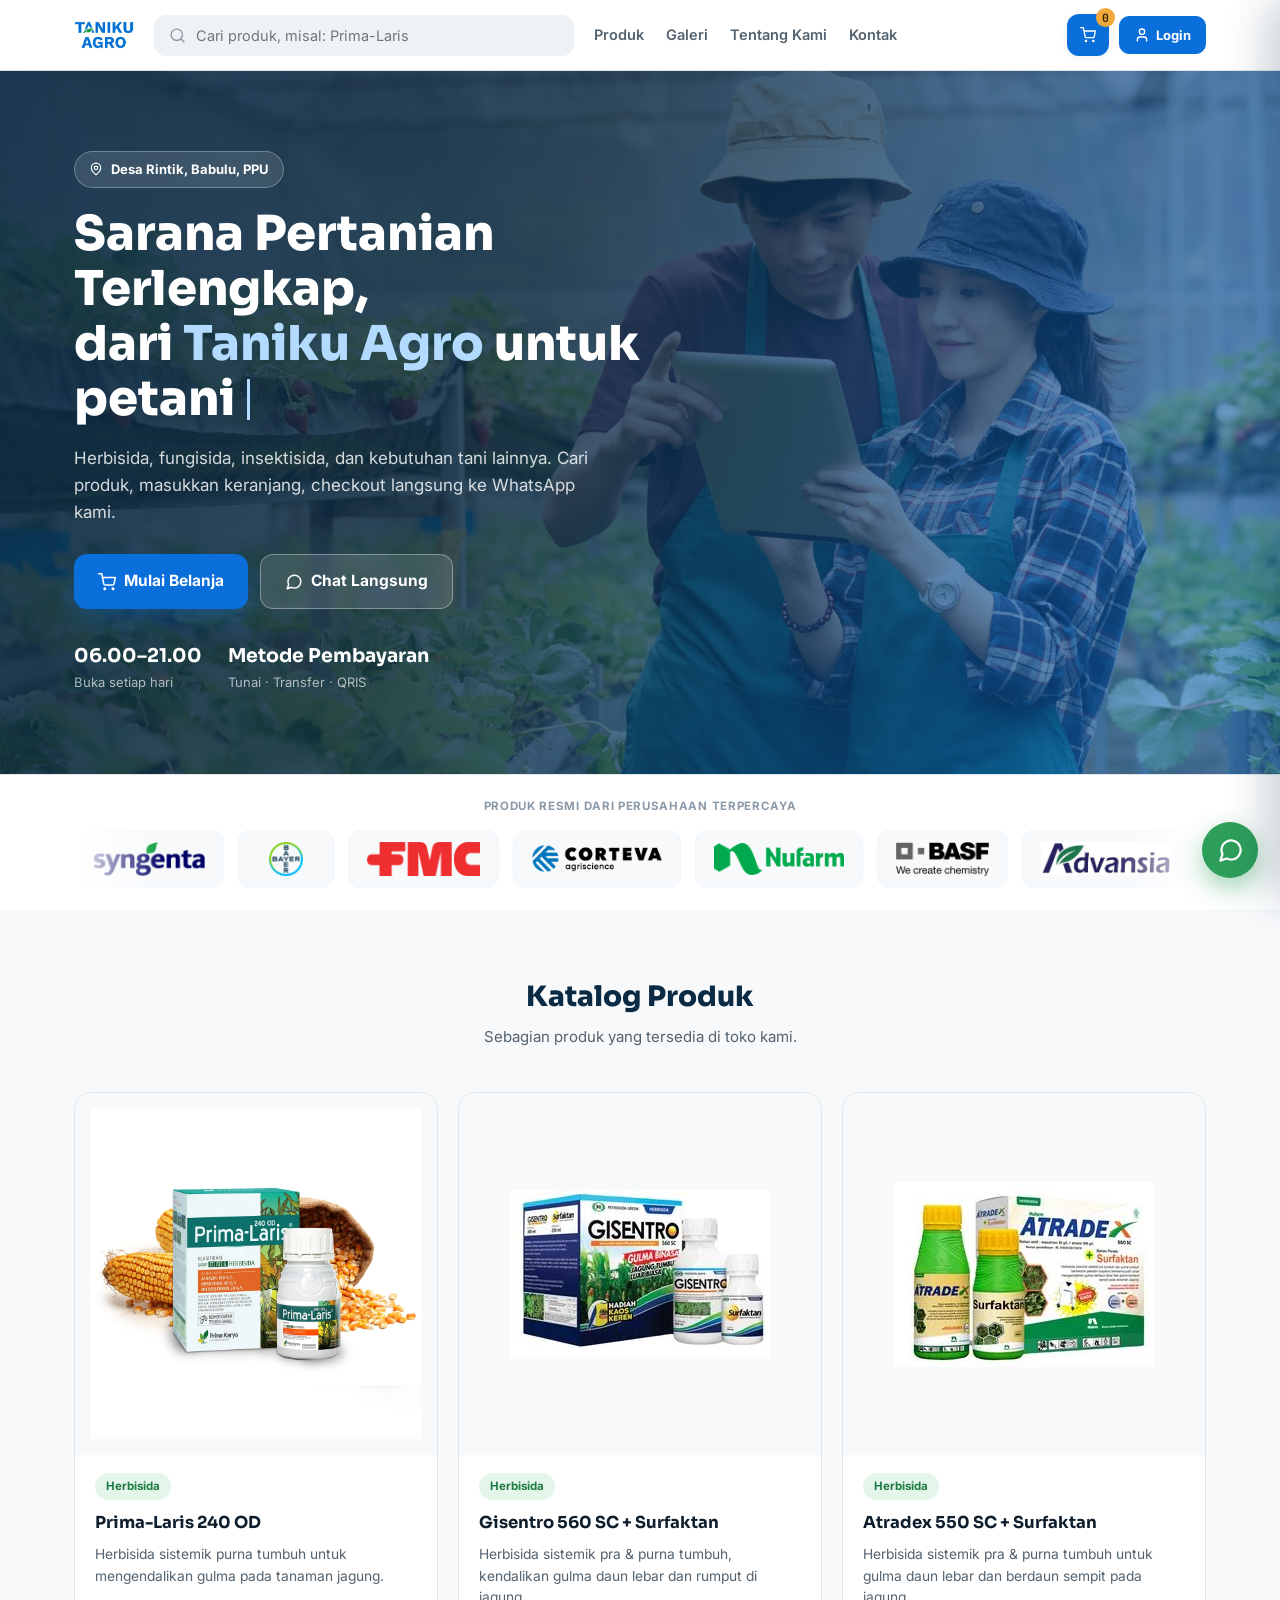
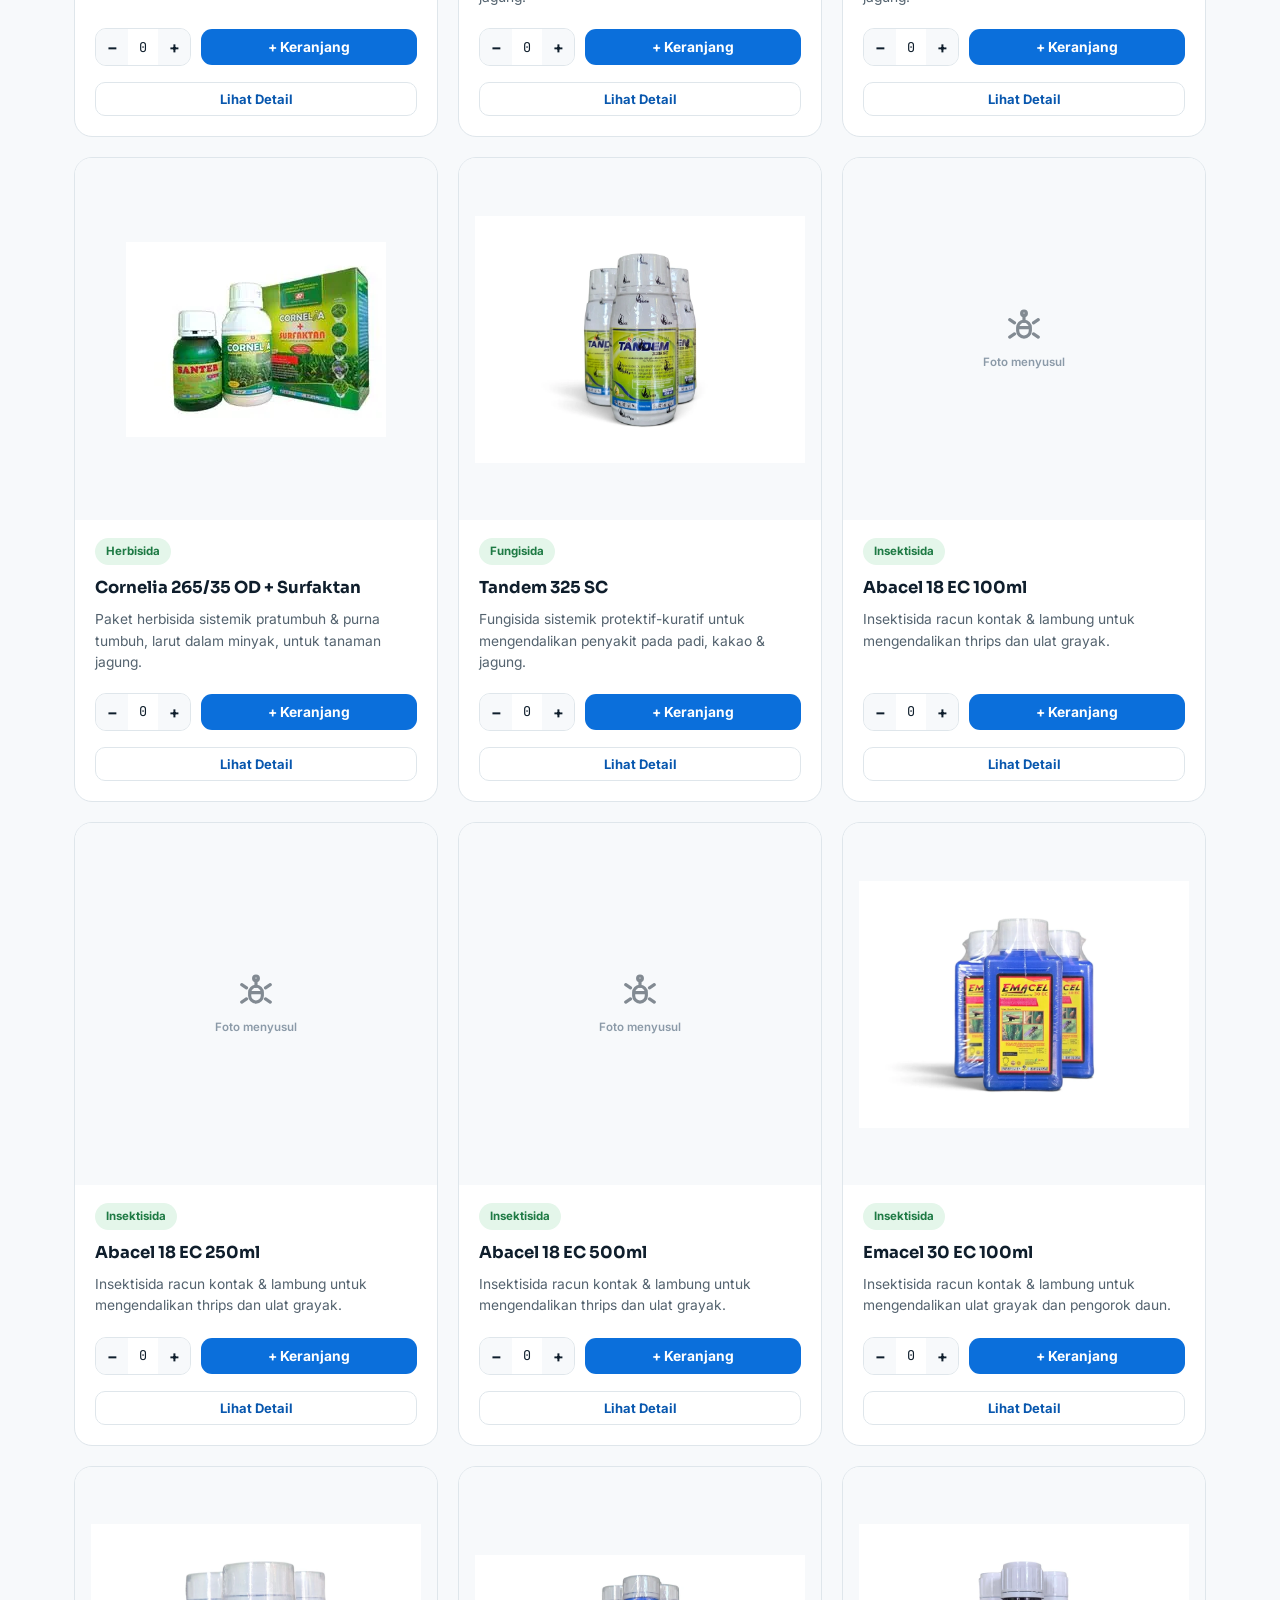
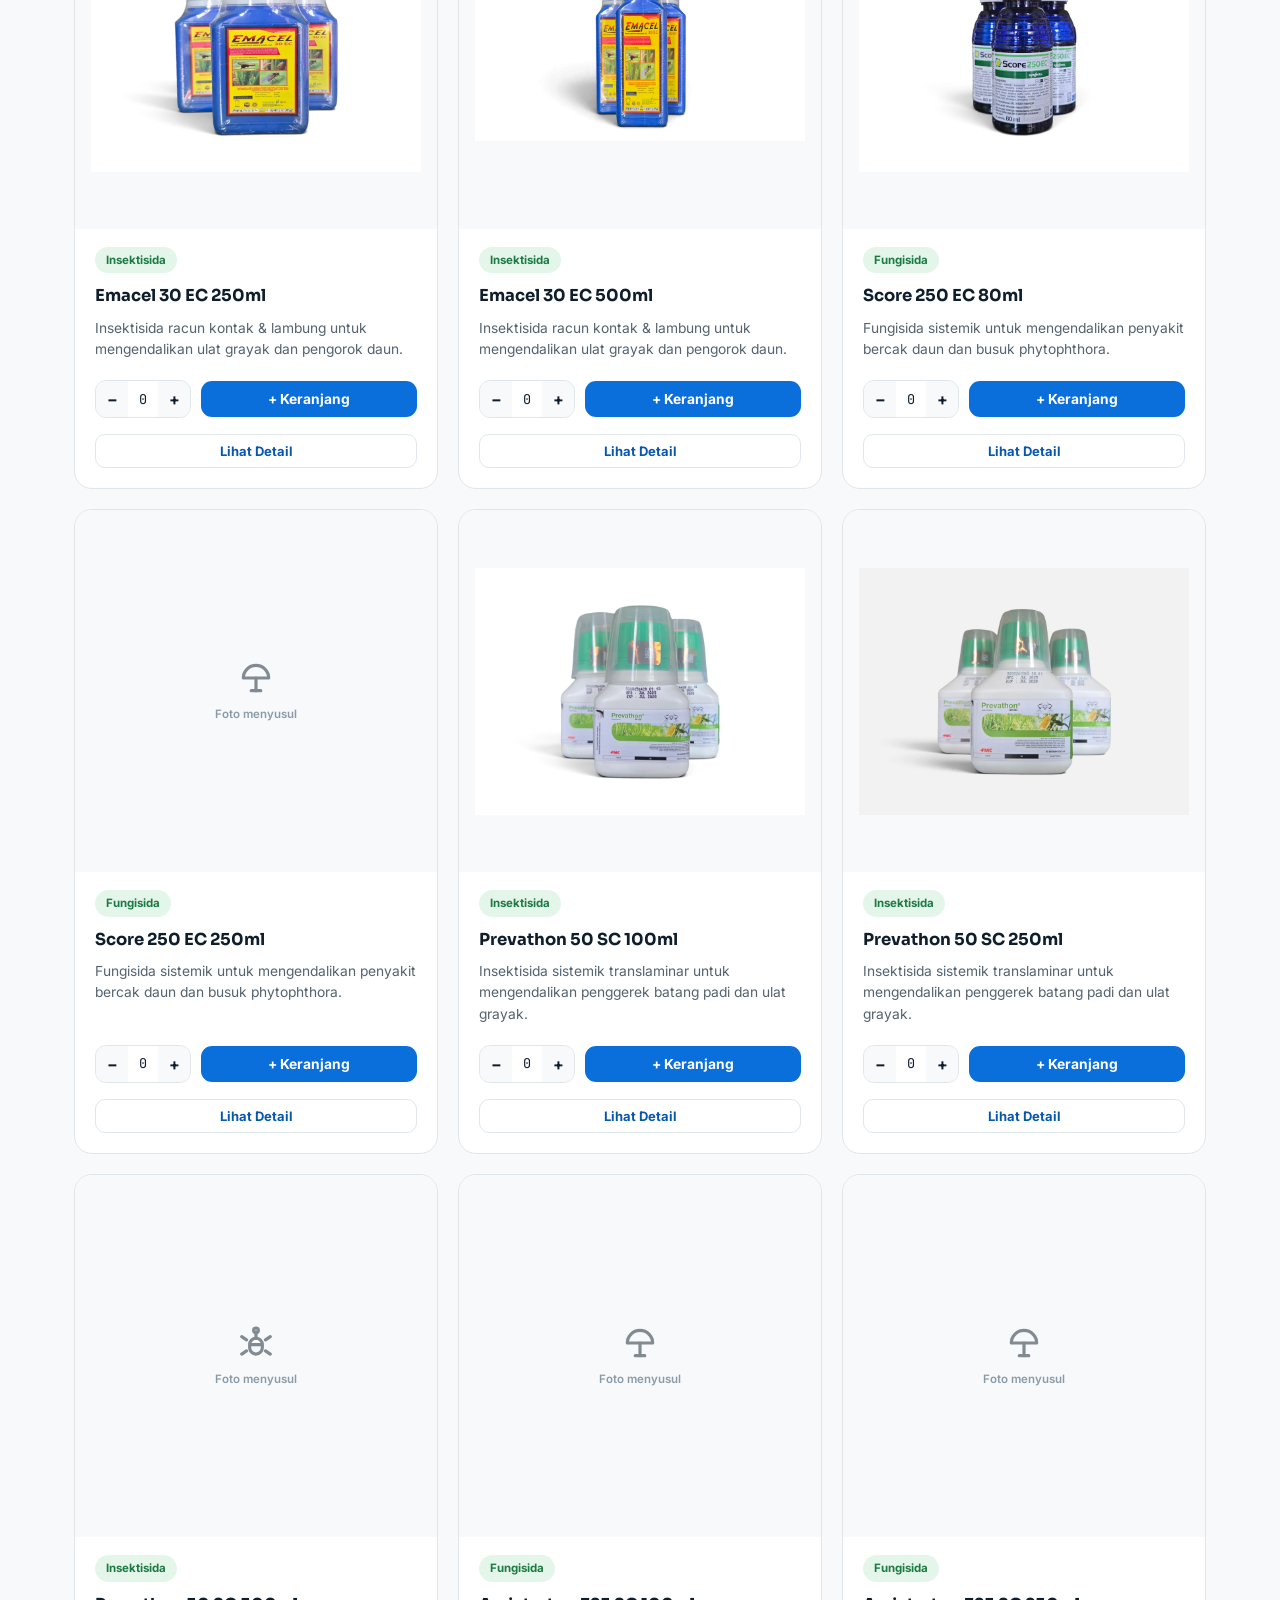
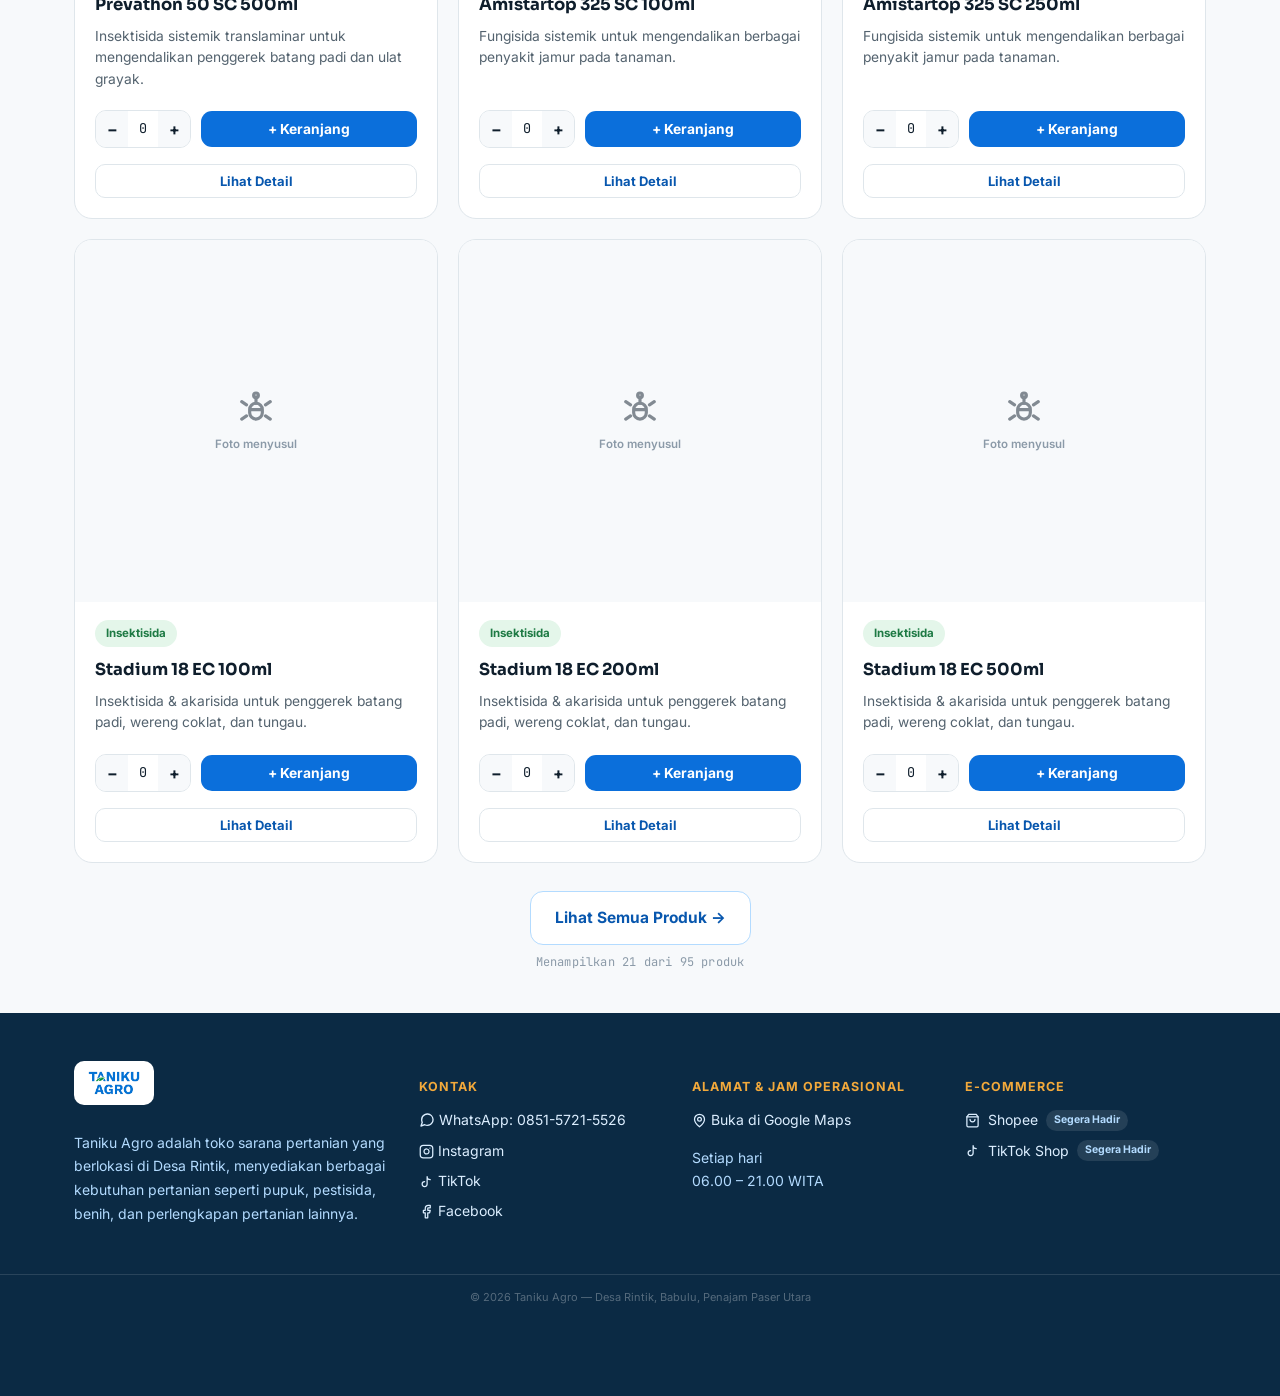
==== commit 783b0886: "update" ====
--- a/index.html
+++ b/index.html
@@ -49,7 +49,7 @@
   <div class="hero-overlay"></div>
   <div class="wrap">
     <div class="hero-content">
-      <div class="eyebrow-pill reveal"><svg viewBox="0 0 24 24" fill="none" stroke="currentColor" stroke-width="2" stroke-linecap="round" stroke-linejoin="round" style="width:14px;height:14px;vertical-align:-2px;"><path d="M20 10c0 6-8 12-8 12s-8-6-8-12a8 8 0 0 1 16 0Z"/><circle cx="12" cy="10" r="3"/></svg> Desa Rintik, Babulu, PPU</div>
+      <div class="eyebrow-pill reveal"><svg viewBox="0 0 24 24" fill="none" stroke="currentColor" stroke-width="2" stroke-linecap="round" stroke-linejoin="round" style="width:14px;height:14px;vertical-align:-2px;"><path d="M20 10c0 6-8 12-8 12s-8-6-8-12a8 8 0 0 1 16 0Z"/><circle cx="12" cy="10" r="3"/></svg> <span id="heroAddress">Desa Rintik, Babulu, PPU</span></div>
       <h1 class="reveal" id="heroHeading">Sarana Pertanian Terlengkap,<br>dari <span class="accent">Taniku Agro</span> untuk petani <span class="typed-word" id="typedWord">Hebat</span><span class="type-cursor"></span></h1>
       <p class="lede reveal" id="heroLede">Herbisida, fungisida, insektisida, dan kebutuhan tani lainnya. Cari produk, masukkan keranjang, checkout langsung ke WhatsApp kami.</p>
       <div class="hero-ctas reveal">
@@ -57,8 +57,8 @@
         <a class="btn btn-ghost" href="https://wa.me/6285157215526?text=Halo%20Taniku%20Agro%2C%20saya%20mau%20tanya%20produk" target="_blank" rel="noopener"><svg viewBox="0 0 24 24" fill="none" stroke="currentColor" stroke-width="2" stroke-linecap="round" stroke-linejoin="round" style="width:18px;height:18px;"><path d="M21 11.5a8.38 8.38 0 0 1-.9 3.8 8.5 8.5 0 0 1-7.6 4.7 8.38 8.38 0 0 1-3.8-.9L3 21l1.9-5.7a8.38 8.38 0 0 1-.9-3.8 8.5 8.5 0 0 1 4.7-7.6 8.38 8.38 0 0 1 3.8-.9h.5a8.48 8.48 0 0 1 8 8v.5z"/></svg> Chat Langsung</a>
       </div>
       <div class="hero-stats reveal">
-        <div class="st"><b>06.00–21.00</b><span>Buka setiap hari</span></div>
-        <div class="st"><b>Metode Pembayaran</b><span>Tunai · Transfer · QRIS</span></div>
+        <div class="st"><b id="heroHoursB">06.00–21.00</b><span>Buka setiap hari</span></div>
+        <div class="st"><b>Metode Pembayaran</b><span id="heroPayment">Tunai · Transfer · QRIS</span></div>
       </div>
     </div>
   </div>
@@ -107,7 +107,7 @@
     </div>
     <div>
       <h4>Kontak</h4>
-      <a href="https://wa.me/6285157215526?text=Halo%20Taniku%20Agro%2C%20saya%20mau%20tanya%20produk" target="_blank" rel="noopener"><svg viewBox="0 0 24 24" fill="none" stroke="currentColor" stroke-width="2" stroke-linecap="round" stroke-linejoin="round" style="width:16px;height:16px;vertical-align:-3px;"><path d="M21 11.5a8.38 8.38 0 0 1-.9 3.8 8.5 8.5 0 0 1-7.6 4.7 8.38 8.38 0 0 1-3.8-.9L3 21l1.9-5.7a8.38 8.38 0 0 1-.9-3.8 8.5 8.5 0 0 1 4.7-7.6 8.38 8.38 0 0 1 3.8-.9h.5a8.48 8.48 0 0 1 8 8v.5z"/></svg> WhatsApp: 0851-5721-5526</a>
+      <a id="footerWaLink" href="https://wa.me/6285157215526?text=Halo%20Taniku%20Agro%2C%20saya%20mau%20tanya%20produk" target="_blank" rel="noopener"><svg viewBox="0 0 24 24" fill="none" stroke="currentColor" stroke-width="2" stroke-linecap="round" stroke-linejoin="round" style="width:16px;height:16px;vertical-align:-3px;"><path d="M21 11.5a8.38 8.38 0 0 1-.9 3.8 8.5 8.5 0 0 1-7.6 4.7 8.38 8.38 0 0 1-3.8-.9L3 21l1.9-5.7a8.38 8.38 0 0 1-.9-3.8 8.5 8.5 0 0 1 4.7-7.6 8.38 8.38 0 0 1 3.8-.9h.5a8.48 8.48 0 0 1 8 8v.5z"/></svg> <span id="footerWaText">WhatsApp: 0851-5721-5526</span></a>
       <a href="https://www.instagram.com/taniku_agro/" target="_blank" rel="noopener"><svg viewBox="0 0 24 24" fill="none" stroke="currentColor" stroke-width="2" stroke-linecap="round" stroke-linejoin="round" style="width:15px;height:15px;vertical-align:-3px;"><rect x="2" y="2" width="20" height="20" rx="5"/><path d="M16 11.37A4 4 0 1 1 12.63 8 4 4 0 0 1 16 11.37z"/><line x1="17.5" y1="6.5" x2="17.51" y2="6.5"/></svg> Instagram</a>
       <a href="https://www.tiktok.com/@taniku.agro" target="_blank" rel="noopener"><svg viewBox="0 0 24 24" fill="none" stroke="currentColor" stroke-width="2" stroke-linecap="round" stroke-linejoin="round" style="width:15px;height:15px;vertical-align:-3px;"><path d="M9 12a4 4 0 1 0 4 4V4a5 5 0 0 0 5 5"/></svg> TikTok</a>
       <a href="https://web.facebook.com/tanikuagro" target="_blank" rel="noopener"><svg viewBox="0 0 24 24" fill="none" stroke="currentColor" stroke-width="2" stroke-linecap="round" stroke-linejoin="round" style="width:15px;height:15px;vertical-align:-3px;"><path d="M18 2h-3a5 5 0 0 0-5 5v3H7v4h3v8h4v-8h3l1-4h-4V7a1 1 0 0 1 1-1h3z"/></svg> Facebook</a>
@@ -115,7 +115,7 @@
     <div>
       <h4>Alamat &amp; Jam Operasional</h4>
       <a href="https://maps.app.goo.gl/q2Evda7yH5rGMV6N7" target="_blank" rel="noopener"><svg viewBox="0 0 24 24" fill="none" stroke="currentColor" stroke-width="2" stroke-linecap="round" stroke-linejoin="round" style="width:15px;height:15px;vertical-align:-3px;"><path d="M20 10c0 6-8 12-8 12s-8-6-8-12a8 8 0 0 1 16 0Z"/><circle cx="12" cy="10" r="3"/></svg> Buka di Google Maps</a>
-      <p>Setiap hari<br>06.00 – 21.00 WITA</p>
+      <p id="footerHours">Setiap hari<br>06.00 – 21.00 WITA</p>
     </div>
     <div id="ecommerce">
       <h4>E-commerce</h4>
@@ -123,7 +123,7 @@
       <div class="soon"><svg viewBox="0 0 24 24" fill="none" stroke="currentColor" stroke-width="2" stroke-linecap="round" stroke-linejoin="round" style="width:15px;height:15px;vertical-align:-3px;"><path d="M9 12a4 4 0 1 0 4 4V4a5 5 0 0 0 5 5"/></svg> TikTok Shop <span class="badge-soon">Segera Hadir</span></div>
     </div>
   </div>
-  <div class="bottom">© 2026 Taniku Agro — Desa Rintik, Babulu, Penajam Paser Utara</div>
+  <div class="bottom" id="footerBottom">© 2026 Taniku Agro — Desa Rintik, Babulu, Penajam Paser Utara</div>
 </footer>
 
 <div class="cart-overlay" id="cartOverlay"></div>
@@ -206,6 +206,7 @@
   <img id="detailLightboxImg" src="" alt="">
 </div>
 
+<script src="shop-info.js"></script>
 <script src="icons.js"></script>
 <script src="script-index.js"></script>
 
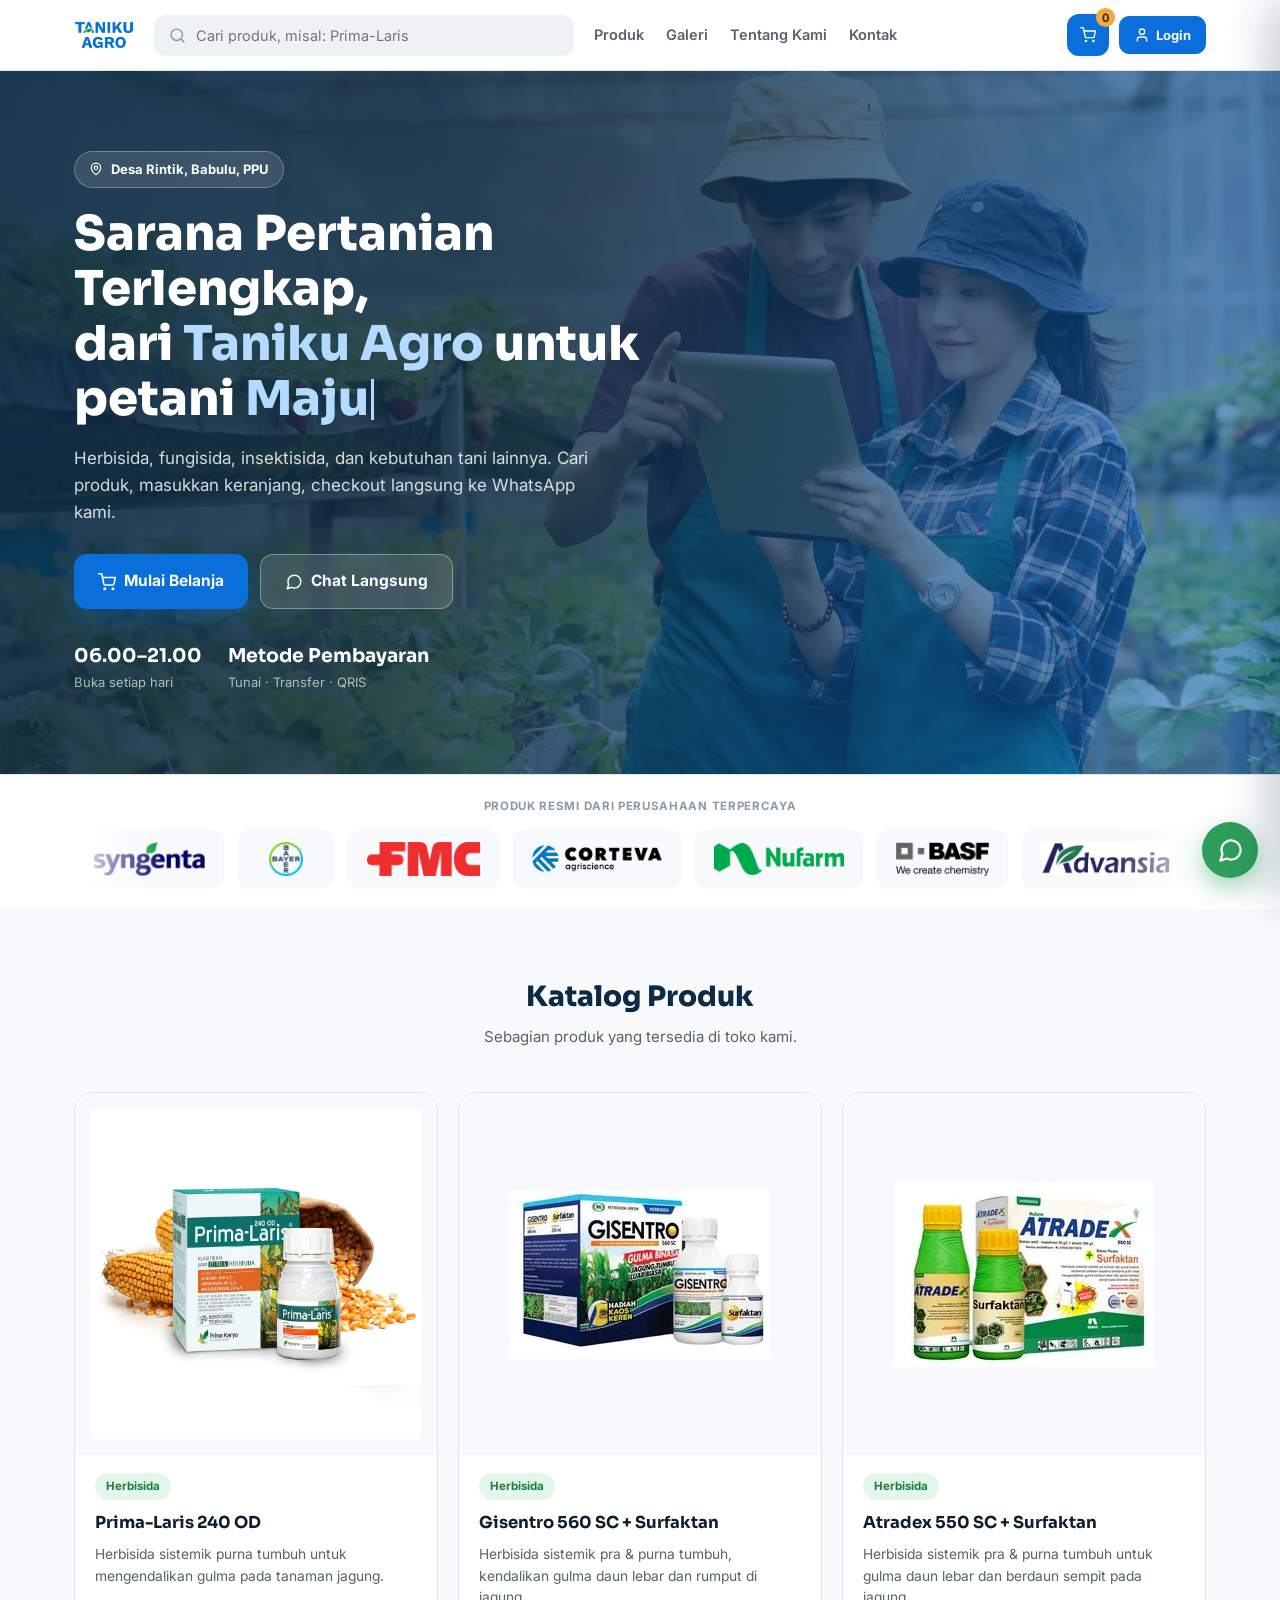
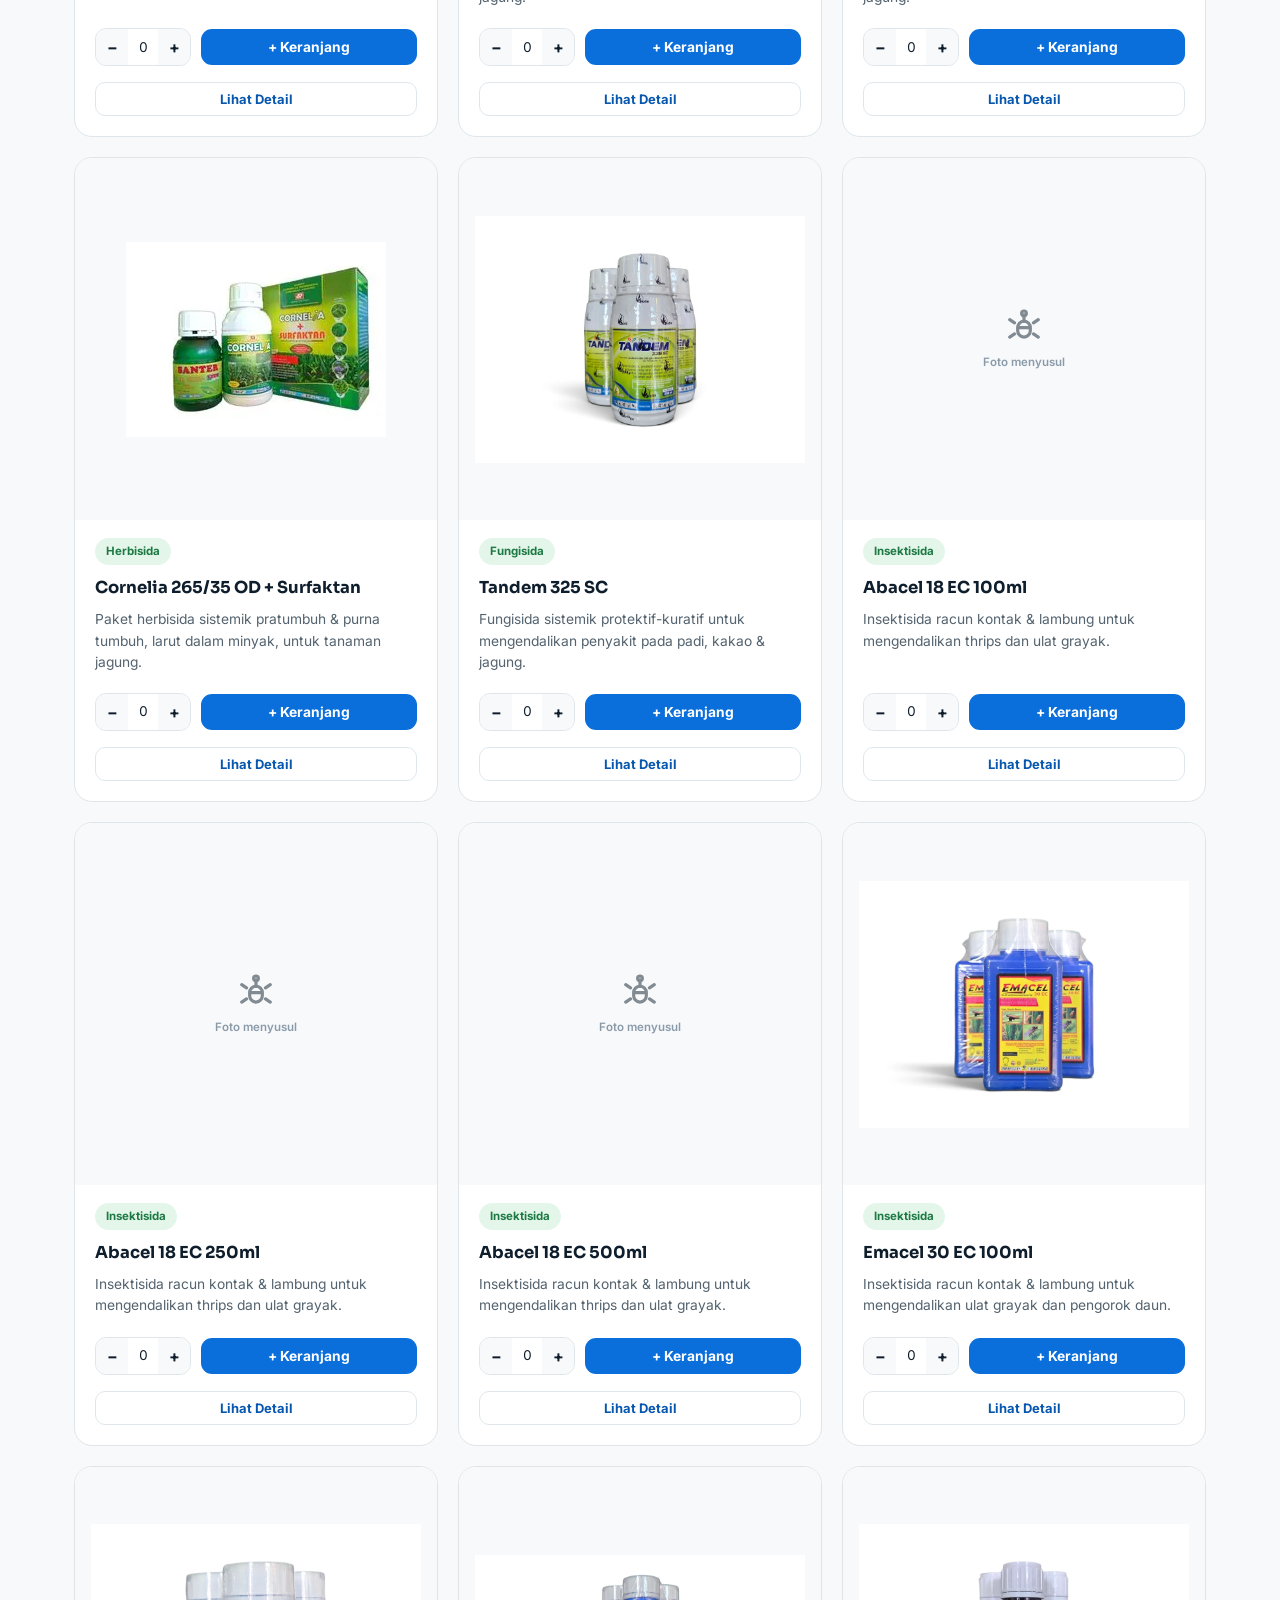
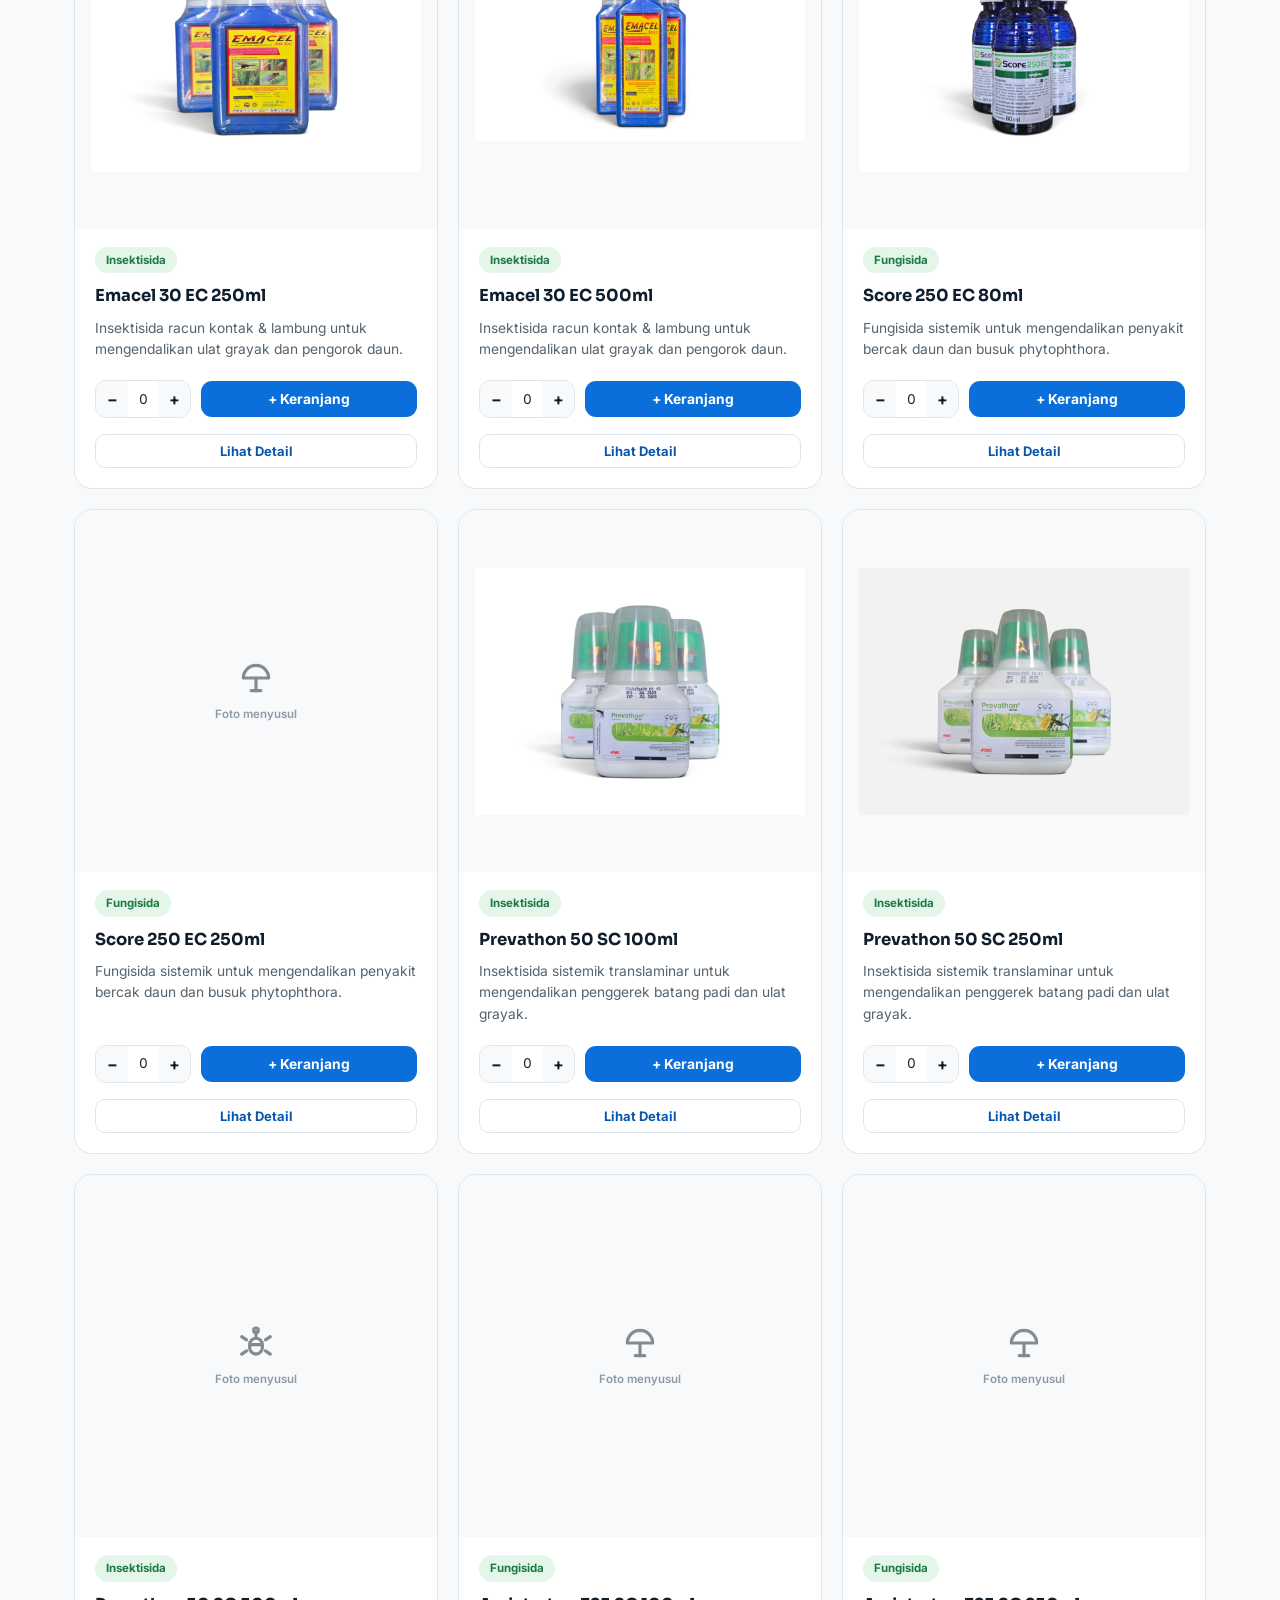
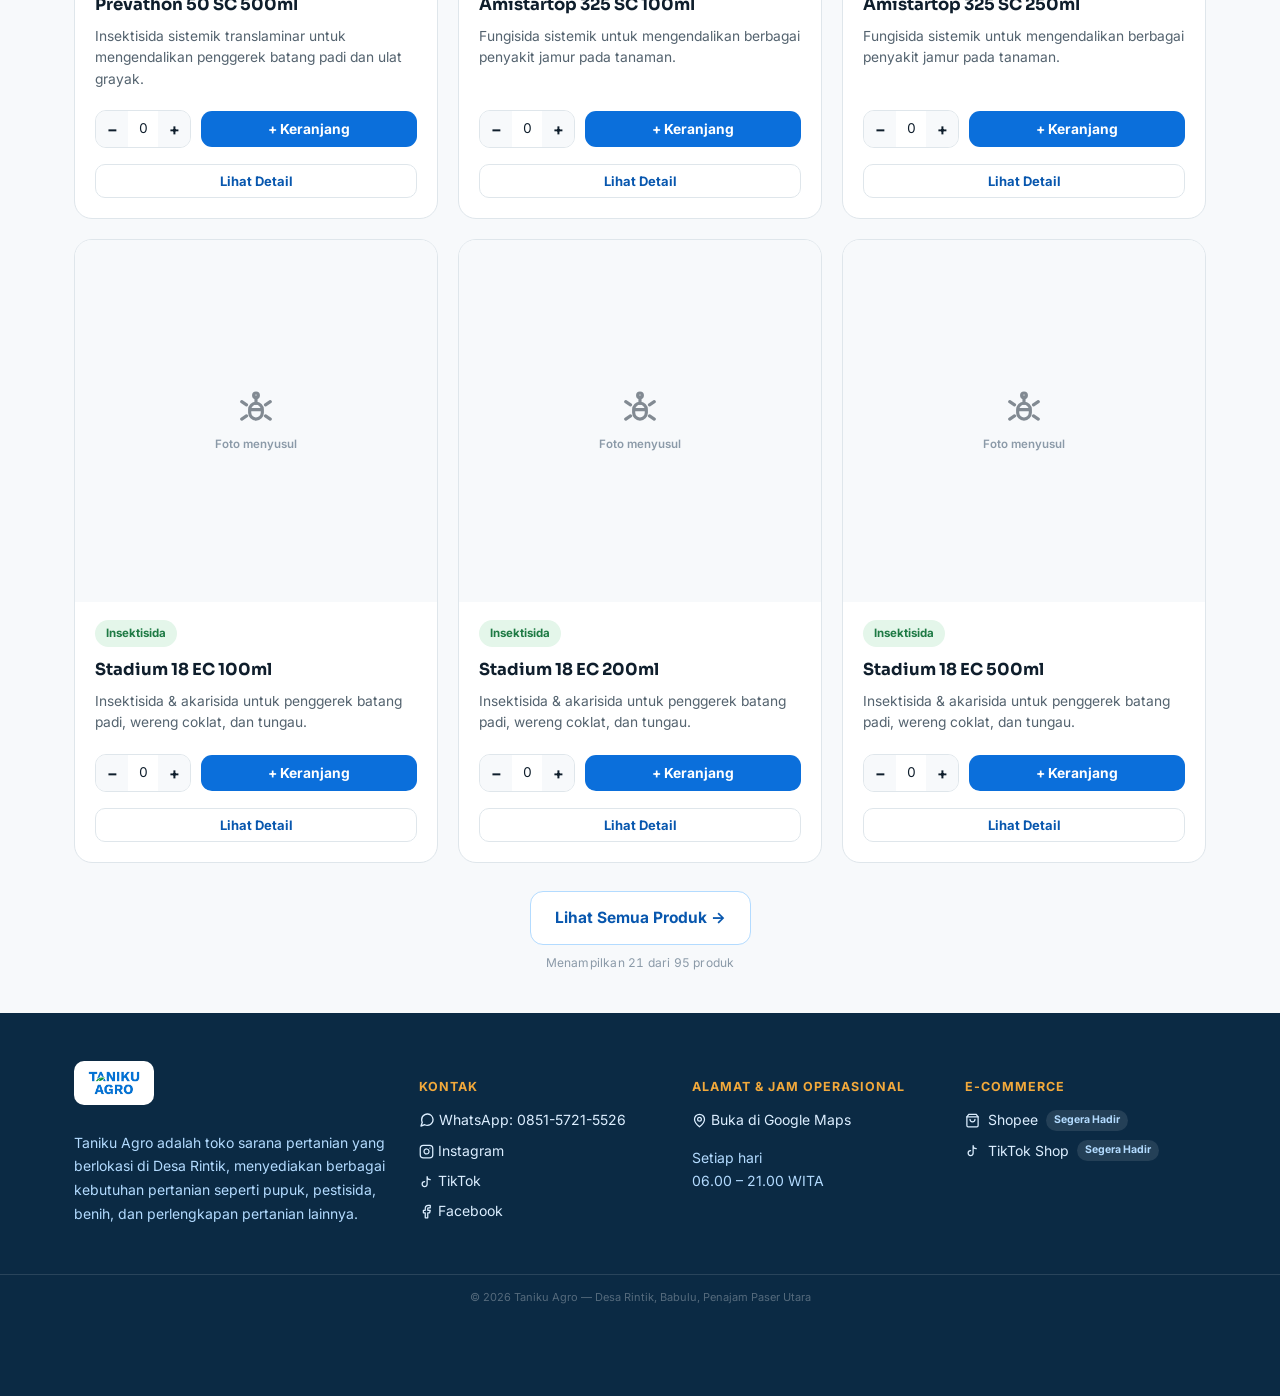
==== commit 3f794d65: "Font" ====
--- a/index.html
+++ b/index.html
@@ -7,7 +7,7 @@
   <title>Taniku Agro — Toko Sarana Pertanian</title>
   <meta name="description" content="Taniku Agro — toko sarana pertanian di Desa Rintik, Babulu. Pupuk, pestisida, benih, dan perlengkapan pertanian lengkap. Checkout mudah via WhatsApp.">
   <link rel="preconnect" href="https://fonts.googleapis.com">
-  <link href="https://fonts.googleapis.com/css2?family=Sora:wght@500;600;700;800&family=Inter:wght@400;500;600;700&family=JetBrains+Mono:wght@500&display=swap" rel="stylesheet">
+  <link href="https://fonts.googleapis.com/css2?family=Sora:wght@500;600;700;800&family=Inter:wght@400;500;600;700&display=swap" rel="stylesheet">
   <link rel="stylesheet" href="styles-index.css">
 <!-- Google Analytics -->
 <script async src="https://www.googletagmanager.com/gtag/js?id=G-5PVFQMNEB0"></script>
--- a/styles-index.css
+++ b/styles-index.css
@@ -28,7 +28,7 @@
     overflow-x:hidden;
   }
   h1,h2,h3{ font-family:'Sora',sans-serif; margin:0; }
-  .mono{ font-family:'JetBrains Mono',monospace; font-size:12.5px; letter-spacing:0.2px; }
+  .mono{ font-family:'Inter',sans-serif; font-variant-numeric:tabular-nums; font-size:12.5px; letter-spacing:0.2px; }
   a{ color:inherit; }
   img{ max-width:100%; display:block; }
   .wrap{ max-width:1180px; margin:0 auto; padding:0 24px; }
@@ -107,7 +107,7 @@
   .cart-btn #cartLabel{ display:none; }
   .cart-btn .badge{
     position:absolute; top:-6px; right:-6px;
-    background:var(--amber); color:#3a2600; font-family:'JetBrains Mono'; font-size:11.5px;
+    background:var(--amber); color:#3a2600; font-family:'Inter',sans-serif; font-variant-numeric:tabular-nums; font-size:11.5px;
     min-width:19px; height:19px; border-radius:999px; display:inline-flex; align-items:center; justify-content:center; padding:0 5px;
   }
   .wa-fab{
@@ -287,7 +287,7 @@
   .card .imgwrap.clickable-open:hover{ opacity:0.88; }
   .card .mono{ color:var(--slate400); }
   .card p.desc{ font-size:13.8px; color:var(--slate600); margin:0; flex:1; line-height:1.55; }
-  .card .price{ font-family:'JetBrains Mono'; font-size:14.5px; font-weight:700; color:var(--b700); margin-top:2px; }
+  .card .price{ font-family:'Inter',sans-serif; font-variant-numeric:tabular-nums; font-size:14.5px; font-weight:700; color:var(--b700); margin-top:2px; }
 
   .card-bottom{ display:flex; align-items:center; gap:10px; margin-top:12px; }
   .qty-stepper{
@@ -297,7 +297,7 @@
     background:var(--slate50); border:none; width:32px; height:36px; font-size:16px; cursor:pointer; color:var(--ink); font-weight:700;
   }
   .qty-stepper button:hover{ background:var(--slate100); }
-  .qty-stepper .qty-val{ width:30px; text-align:center; font-family:'JetBrains Mono'; font-size:13.5px; }
+  .qty-stepper .qty-val{ width:30px; text-align:center; font-family:'Inter',sans-serif; font-variant-numeric:tabular-nums; font-size:13.5px; }
   .btn-addcart{
     flex:1; display:flex; align-items:center; justify-content:center; gap:6px;
     background:var(--b600); color:#fff; border:none; padding:0; height:36px; border-radius:11px; font-weight:700; font-size:13.8px;
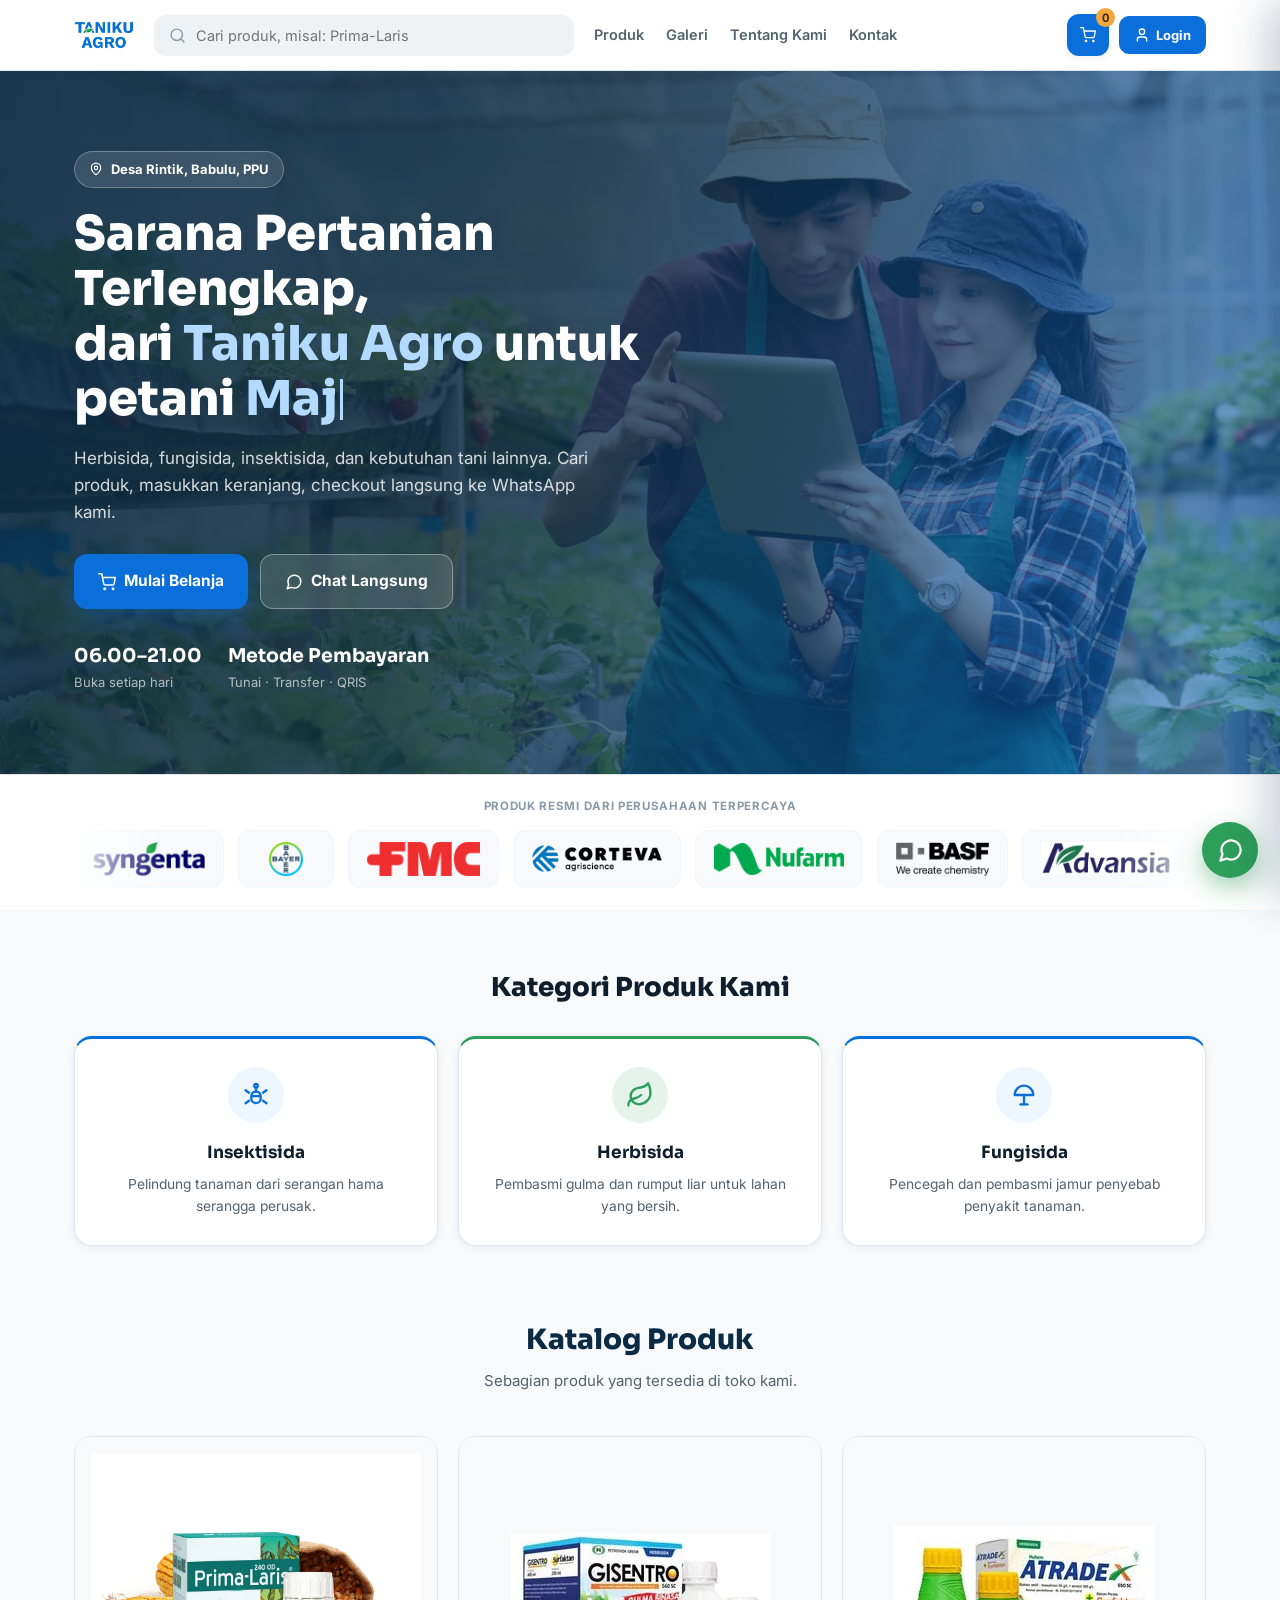
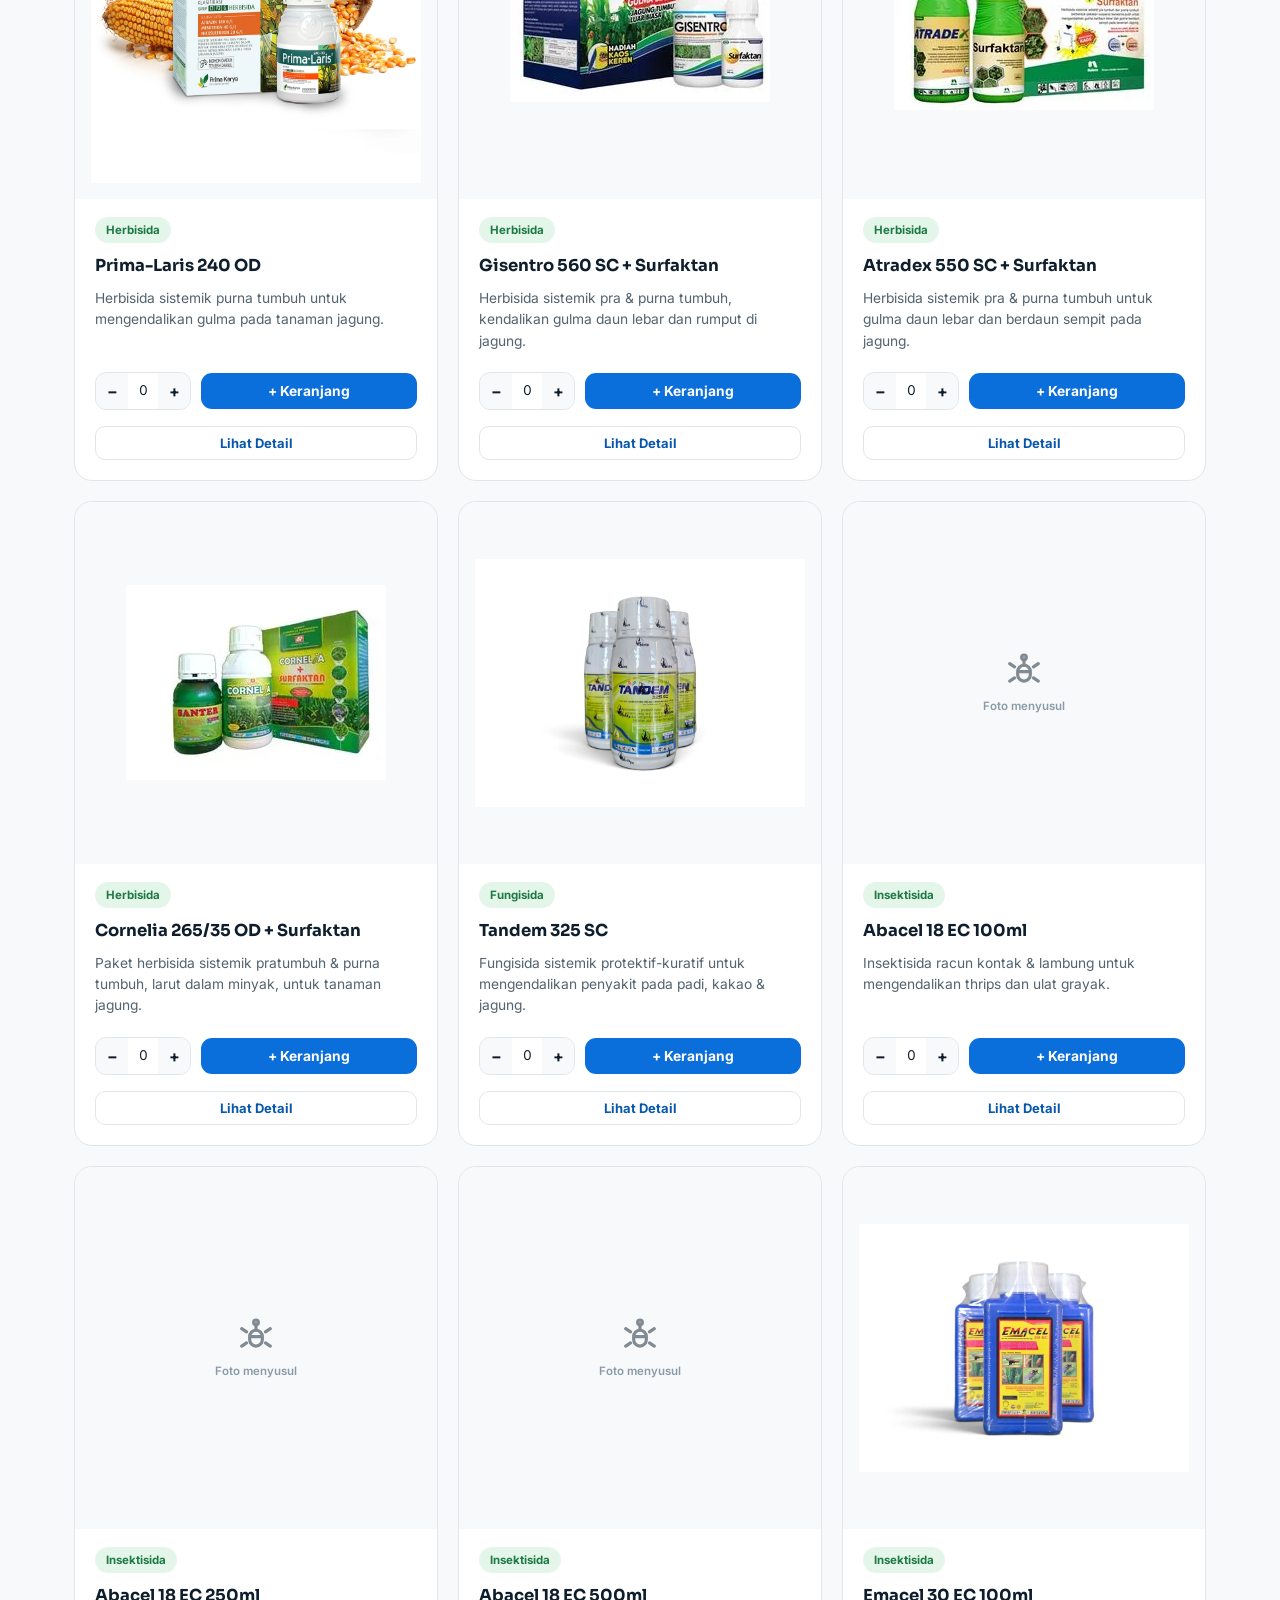
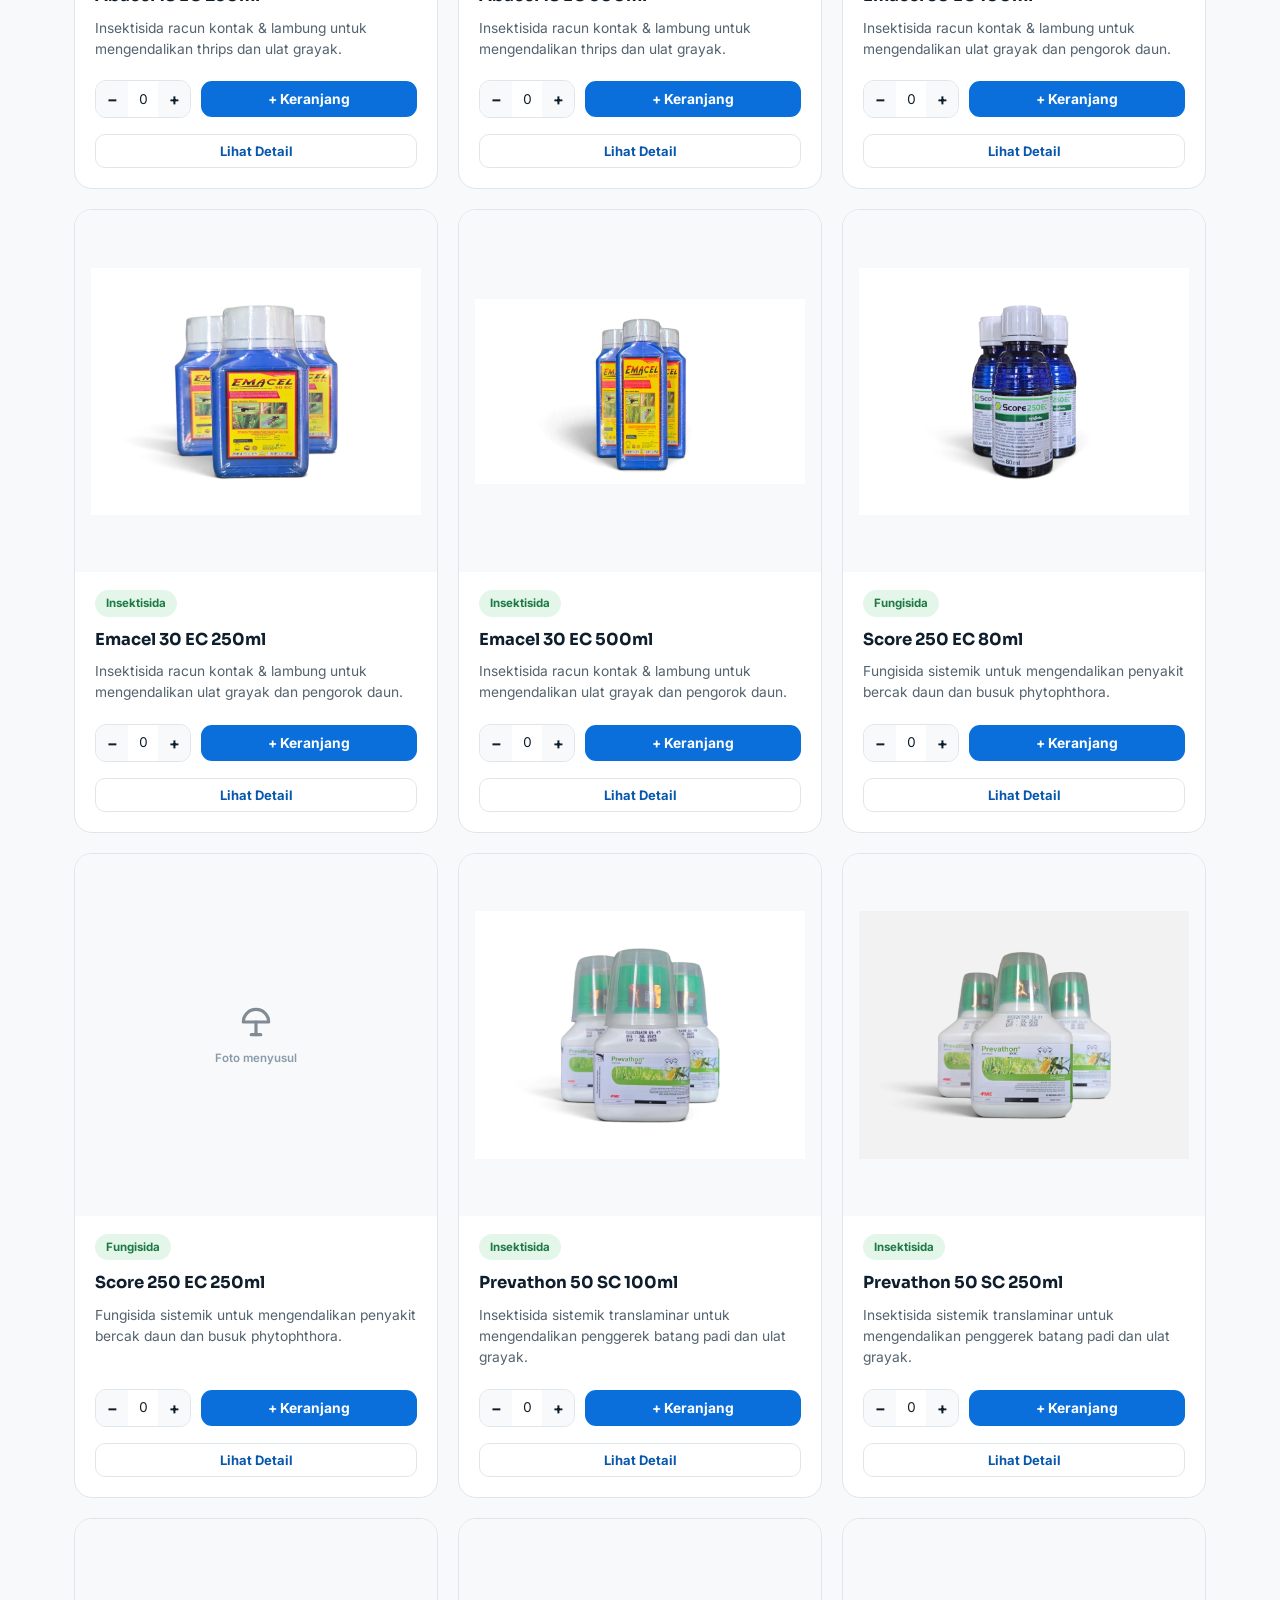
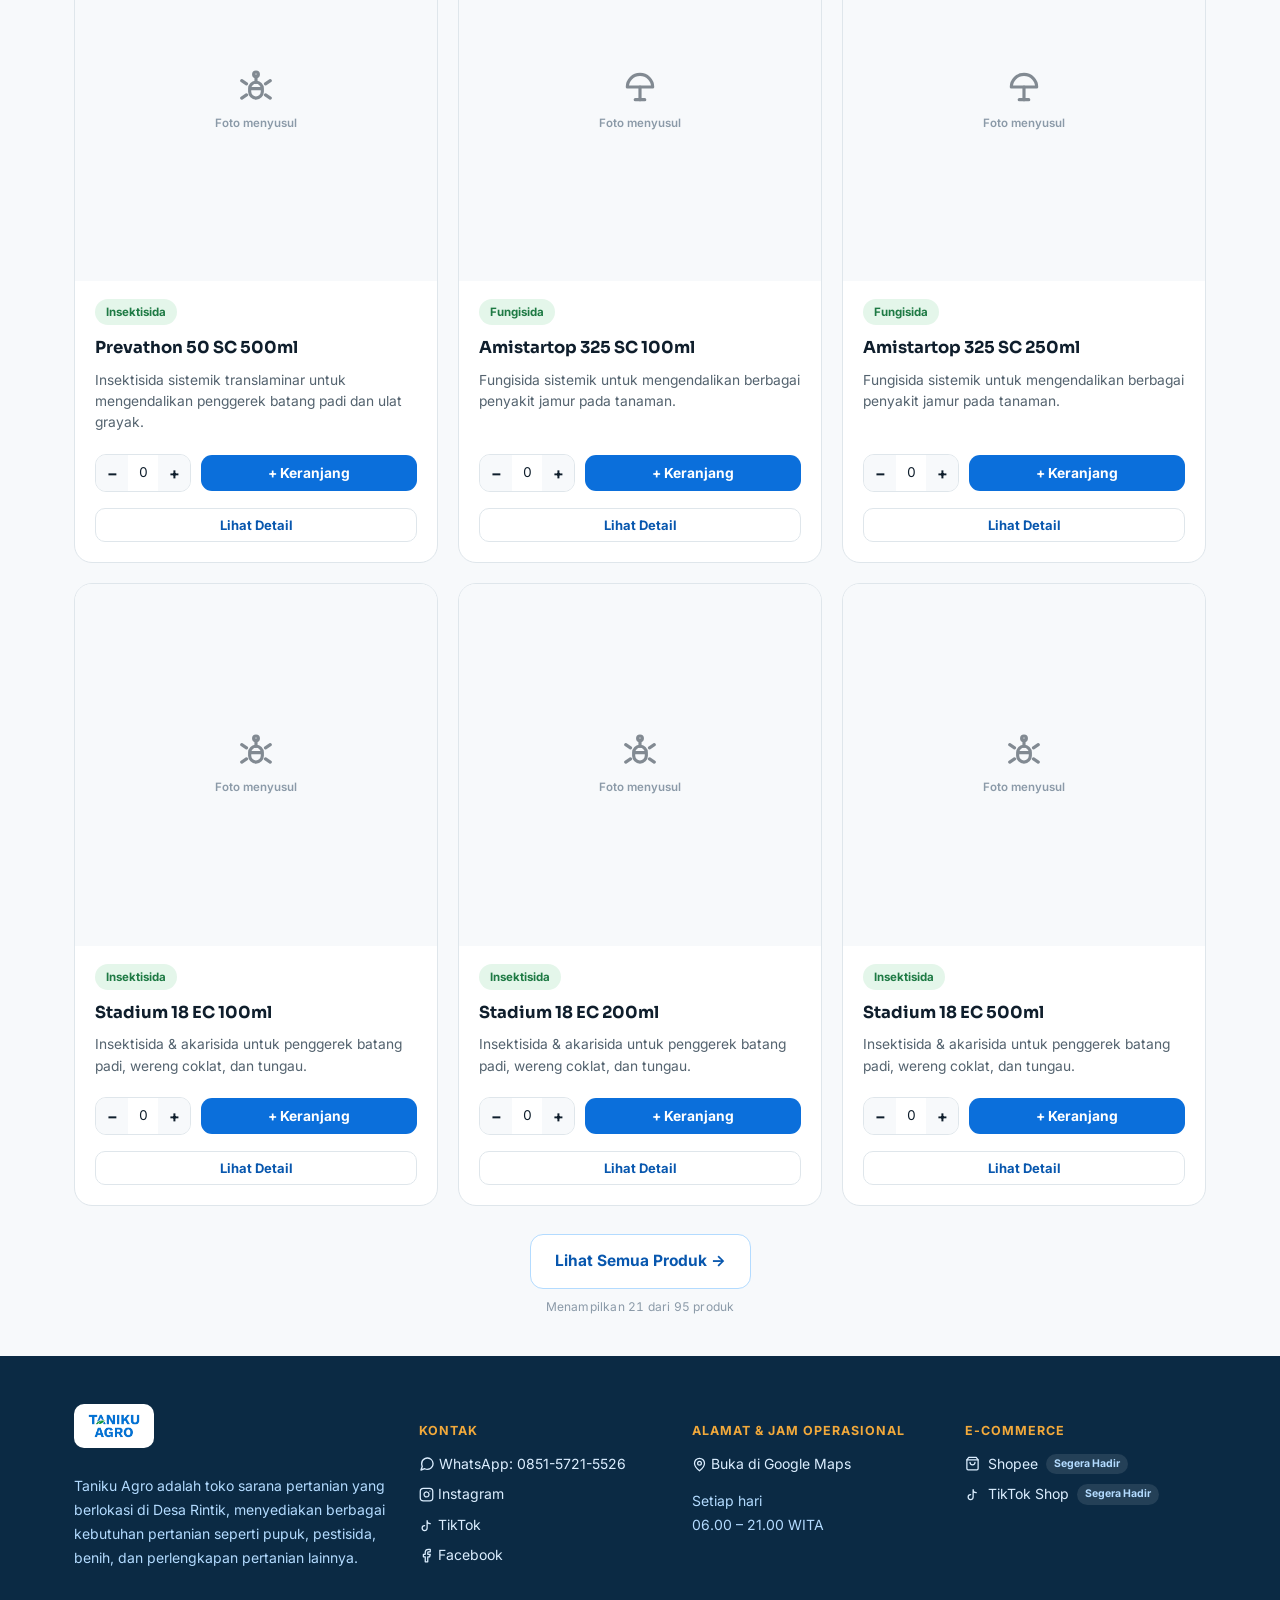
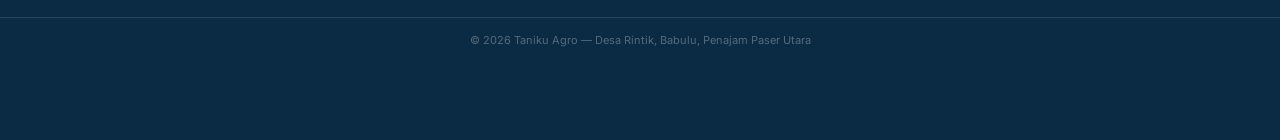
==== commit c110da77: "00" ====
--- a/index.html
+++ b/index.html
@@ -75,6 +75,29 @@
   </div>
 </section>
 
+<section class="kategori-section">
+  <div class="wrap">
+    <h2 class="kategori-title">Kategori Produk Kami</h2>
+    <div class="kategori-grid">
+      <a class="kategori-card" href="produk?cat=insektisida">
+        <div class="kategori-icon"><svg viewBox="0 0 24 24" fill="none" stroke="currentColor" stroke-width="2" stroke-linecap="round" stroke-linejoin="round"><rect x="8" y="9" width="8" height="10" rx="4"/><path d="M12 9V5"/><circle cx="12" cy="4" r="1.5"/><path d="m6 10-3-2"/><path d="m18 10 3-2"/><path d="m6 17-3 2"/><path d="m18 17 3 2"/><path d="M9 13h6"/></svg></div>
+        <h3>Insektisida</h3>
+        <p>Pelindung tanaman dari serangan hama serangga perusak.</p>
+      </a>
+      <a class="kategori-card green" href="produk?cat=herbisida">
+        <div class="kategori-icon"><svg viewBox="0 0 24 24" fill="none" stroke="currentColor" stroke-width="2" stroke-linecap="round" stroke-linejoin="round"><path d="M11 20A7 7 0 0 1 9.8 6.1C15.5 5 17 4.48 19 2c1 2 2 4.18 2 8 0 5.5-4.78 10-10 10Z"/><path d="M2 21c0-3 1.85-5.36 5.08-6C9.5 14.52 12 13 13 12"/></svg></div>
+        <h3>Herbisida</h3>
+        <p>Pembasmi gulma dan rumput liar untuk lahan yang bersih.</p>
+      </a>
+      <a class="kategori-card" href="produk?cat=fungisida">
+        <div class="kategori-icon"><svg viewBox="0 0 24 24" fill="none" stroke="currentColor" stroke-width="2" stroke-linecap="round" stroke-linejoin="round"><path d="M4 12a8 8 0 0 1 16 0Z"/><path d="M12 12v8"/><path d="M9 20h6"/></svg></div>
+        <h3>Fungisida</h3>
+        <p>Pencegah dan pembasmi jamur penyebab penyakit tanaman.</p>
+      </a>
+    </div>
+  </div>
+</section>
+
 <section class="products" id="produk">
   <div class="wrap">
     <div class="products-head">
@@ -144,15 +167,21 @@
 
 <div class="detail-overlay" id="detailOverlay">
   <div class="detail-modal" id="detailModal">
+    <button class="detail-close" id="detailCloseBtn" aria-label="Tutup">✕</button>
+    <div class="detail-scroll">
     <div class="detail-head" id="detailHead">
-      <img id="detailImg" src="" alt="" style="cursor:zoom-in;">
+      <div class="detail-carousel" id="detailCarousel">
+        <div class="detail-carousel-track" id="detailCarouselTrack"></div>
+        <button class="carousel-arrow carousel-prev" id="carouselPrev" aria-label="Foto sebelumnya">&#8249;</button>
+        <button class="carousel-arrow carousel-next" id="carouselNext" aria-label="Foto berikutnya">&#8250;</button>
+        <div class="carousel-dots" id="carouselDots"></div>
+      </div>
       <div class="detail-zoom-hint" id="detailZoomHint"><svg viewBox="0 0 24 24" fill="none" stroke="currentColor" stroke-width="2" stroke-linecap="round" stroke-linejoin="round" style="width:13px;height:13px;"><circle cx="11" cy="11" r="8"/><line x1="21" y1="21" x2="16.65" y2="16.65"/><line x1="11" y1="8" x2="11" y2="14"/><line x1="8" y1="11" x2="14" y2="11"/></svg> Klik untuk perbesar</div>
       <div id="detailNoImg" class="detail-noimg" style="display:none;">
         <div class="detail-noimg-ic" id="detailNoImgIcon"><svg viewBox="0 0 24 24" fill="none" stroke="currentColor" stroke-width="2" stroke-linecap="round" stroke-linejoin="round"><path d="M21 8a2 2 0 0 0-1-1.73l-7-4a2 2 0 0 0-2 0l-7 4A2 2 0 0 0 3 8v8a2 2 0 0 0 1 1.73l7 4a2 2 0 0 0 2 0l7-4A2 2 0 0 0 21 16Z"/><path d="M3.3 7 12 12l8.7-5"/><path d="M12 22V12"/></svg></div>
         <div class="detail-noimg-txt">Foto produk menyusul</div>
       </div>
-      <button class="detail-close" id="detailCloseBtn" aria-label="Tutup">✕</button>
-    </div>
+      </div>
     <div class="detail-body">
       <span class="chip" id="detailChip"></span>
       <h3 id="detailName"></h3>
@@ -182,6 +211,7 @@
         <a class="btn-wa-single" id="detailWaLink" href="#" target="_blank" rel="noopener"><svg viewBox="0 0 24 24" fill="none" stroke="currentColor" stroke-width="2" stroke-linecap="round" stroke-linejoin="round" style="width:18px;height:18px;"><path d="M21 11.5a8.38 8.38 0 0 1-.9 3.8 8.5 8.5 0 0 1-7.6 4.7 8.38 8.38 0 0 1-3.8-.9L3 21l1.9-5.7a8.38 8.38 0 0 1-.9-3.8 8.5 8.5 0 0 1 4.7-7.6 8.38 8.38 0 0 1 3.8-.9h.5a8.48 8.48 0 0 1 8 8v.5z"/></svg> Tanya Langsung</a>
       </div>
     </div>
+    </div>
   </div>
 </div>
 
--- a/styles-index.css
+++ b/styles-index.css
@@ -224,6 +224,27 @@
   /* ===== Brand marquee ===== */
   .brandbar{ background:var(--white); padding:22px 0; border-bottom:1px solid var(--b50); overflow:hidden; }
   .brandbar .label{ text-align:center; font-size:11.5px; font-weight:700; letter-spacing:0.06em; text-transform:uppercase; color:var(--slate400); margin-bottom:14px; }
+
+  /* ===== Kategori Showcase (Beranda) ===== */
+  .kategori-section{ padding:56px 0 8px; }
+  .kategori-title{ font-family:'Sora', sans-serif; font-size:26px; font-weight:800; color:var(--ink); text-align:center; margin:0 0 28px; }
+  .kategori-grid{ display:grid; grid-template-columns:repeat(3,1fr); gap:20px; }
+  @media (max-width:820px){ .kategori-grid{ grid-template-columns:1fr; } }
+  .kategori-card{
+    display:block; background:var(--white); border:1px solid var(--slate200); border-top:3px solid var(--b600);
+    border-radius:var(--radius); padding:28px 22px; text-align:center; text-decoration:none; color:inherit;
+    box-shadow:var(--shadow-sm); transition:transform .18s, box-shadow .18s;
+  }
+  .kategori-card:hover{ transform:translateY(-4px); box-shadow:var(--shadow-md); }
+  .kategori-card.green{ border-top-color:var(--green); }
+  .kategori-icon{
+    width:56px; height:56px; border-radius:50%; background:var(--b50); color:var(--b600);
+    display:flex; align-items:center; justify-content:center; margin:0 auto 16px;
+  }
+  .kategori-icon svg{ width:28px; height:28px; }
+  .kategori-card.green .kategori-icon{ background:rgba(46,158,91,0.12); color:var(--green); }
+  .kategori-card h3{ font-size:17px; font-weight:700; color:var(--ink); margin:0 0 8px; }
+  .kategori-card p{ font-size:13.8px; color:var(--slate600); margin:0; line-height:1.55; }
   .marquee{ position:relative; width:100%; overflow:hidden; -webkit-mask-image:linear-gradient(90deg, transparent, #000 8%, #000 92%, transparent); mask-image:linear-gradient(90deg, transparent, #000 8%, #000 92%, transparent); }
   .marquee-track{ display:flex; width:max-content; gap:14px; animation:marquee-scroll 74s linear infinite; }
   .marquee:hover .marquee-track{ animation-play-state:paused; }
@@ -306,6 +327,17 @@
   .btn-addcart:hover{ background:var(--b700); }
   .btn-addcart:active{ transform:scale(0.96); }
   .btn-addcart.added{ background:var(--green); }
+
+  /* ===== Skeleton loading (dipakai sebelum produk selesai dimuat) ===== */
+  @keyframes shimmer{ 0%{ background-position:200% 0; } 100%{ background-position:-200% 0; } }
+  .skel{
+    background:linear-gradient(90deg, var(--slate100) 25%, var(--slate200) 50%, var(--slate100) 75%);
+    background-size:200% 100%; animation:shimmer 1.4s ease-in-out infinite; border-radius:6px; display:block;
+  }
+  .card.skeleton{ pointer-events:none; }
+  .card.skeleton:hover{ transform:none; box-shadow:none; }
+  .card.skeleton .imgwrap{ padding:0; }
+  .card.skeleton .imgwrap .skel{ border-radius:0; }
 
   /* ===== Toast notifikasi ===== */
   .toast{
@@ -410,13 +442,43 @@
   }
   .detail-overlay.open{ opacity:1; pointer-events:auto; }
   .detail-modal{
-    background:#fff; border-radius:22px; max-width:640px; width:100%; max-height:88vh; overflow-y:auto;
-    transform:scale(0.94) translateY(14px); opacity:0; transition: transform .32s cubic-bezier(0.16,1,0.3,1), opacity .28s ease;
+    background:#fff; border-radius:22px; max-width:640px; width:100%; max-height:88vh; overflow:hidden;
+    position:relative; transform:scale(0.94) translateY(14px); opacity:0;
+    transition: transform .32s cubic-bezier(0.16,1,0.3,1), opacity .28s ease;
     box-shadow:0 30px 70px rgba(11,42,68,0.35);
   }
   .detail-overlay.open .detail-modal{ transform:scale(1) translateY(0); opacity:1; }
+  .detail-scroll{
+    max-height:88vh; overflow-y:auto;
+    scrollbar-width:thin; scrollbar-color: rgba(11,42,68,0.28) transparent;
+  }
+  .detail-scroll::-webkit-scrollbar{ width:7px; }
+  .detail-scroll::-webkit-scrollbar-track{ background:transparent; }
+  .detail-scroll::-webkit-scrollbar-thumb{ background:rgba(11,42,68,0.28); border-radius:10px; }
+  .detail-scroll::-webkit-scrollbar-thumb:hover{ background:rgba(11,42,68,0.45); }
   .detail-head{ position:relative; }
   .detail-head img{ width:100%; height:260px; object-fit:contain; background:var(--slate50); }
+  .detail-carousel{ position:relative; width:100%; height:260px; overflow:hidden; background:var(--slate50); }
+  .detail-carousel-track{ display:flex; height:100%; transition:transform .3s cubic-bezier(0.16,1,0.3,1); }
+  .detail-carousel-track img{
+    flex:0 0 100%; width:100%; height:260px; object-fit:contain; cursor:zoom-in; background:var(--slate50);
+  }
+  .carousel-arrow{
+    position:absolute; top:50%; transform:translateY(-50%); width:34px; height:34px; border-radius:50%;
+    background:rgba(255,255,255,0.92); border:none; font-size:20px; line-height:1; color:var(--b900);
+    cursor:pointer; display:none; align-items:center; justify-content:center; box-shadow:var(--shadow-sm); z-index:3;
+  }
+  .carousel-arrow.show{ display:flex; }
+  .carousel-prev{ left:10px; }
+  .carousel-next{ right:10px; }
+  .carousel-dots{
+    position:absolute; bottom:12px; left:0; right:0; display:flex; justify-content:center; gap:6px; z-index:3;
+  }
+  .carousel-dots .dot{
+    width:6px; height:6px; border-radius:50%; background:rgba(255,255,255,0.55); cursor:pointer;
+    transition:background .15s, transform .15s; border:none; padding:0;
+  }
+  .carousel-dots .dot.active{ background:#fff; transform:scale(1.3); }
   .detail-noimg{
     width:100%; height:260px; background:var(--slate50); display:flex; flex-direction:column;
     align-items:center; justify-content:center; gap:10px;
@@ -438,7 +500,7 @@
   .detail-lightbox-close{ position:fixed; top:18px; right:24px; font-size:34px; color:#fff; cursor:pointer; z-index:1000; line-height:1; font-weight:300; }
   .detail-lightbox-close:hover{ color:var(--amber); }
   .detail-close{
-    position:absolute; top:16px; right:16px; width:36px; height:36px; border-radius:10px;
+    position:absolute; top:16px; right:16px; z-index:5; width:36px; height:36px; border-radius:10px;
     background:rgba(255,255,255,0.92); border:none; font-size:18px; cursor:pointer; box-shadow:var(--shadow-sm);
   }
   .detail-body{ padding:26px 28px 28px; }
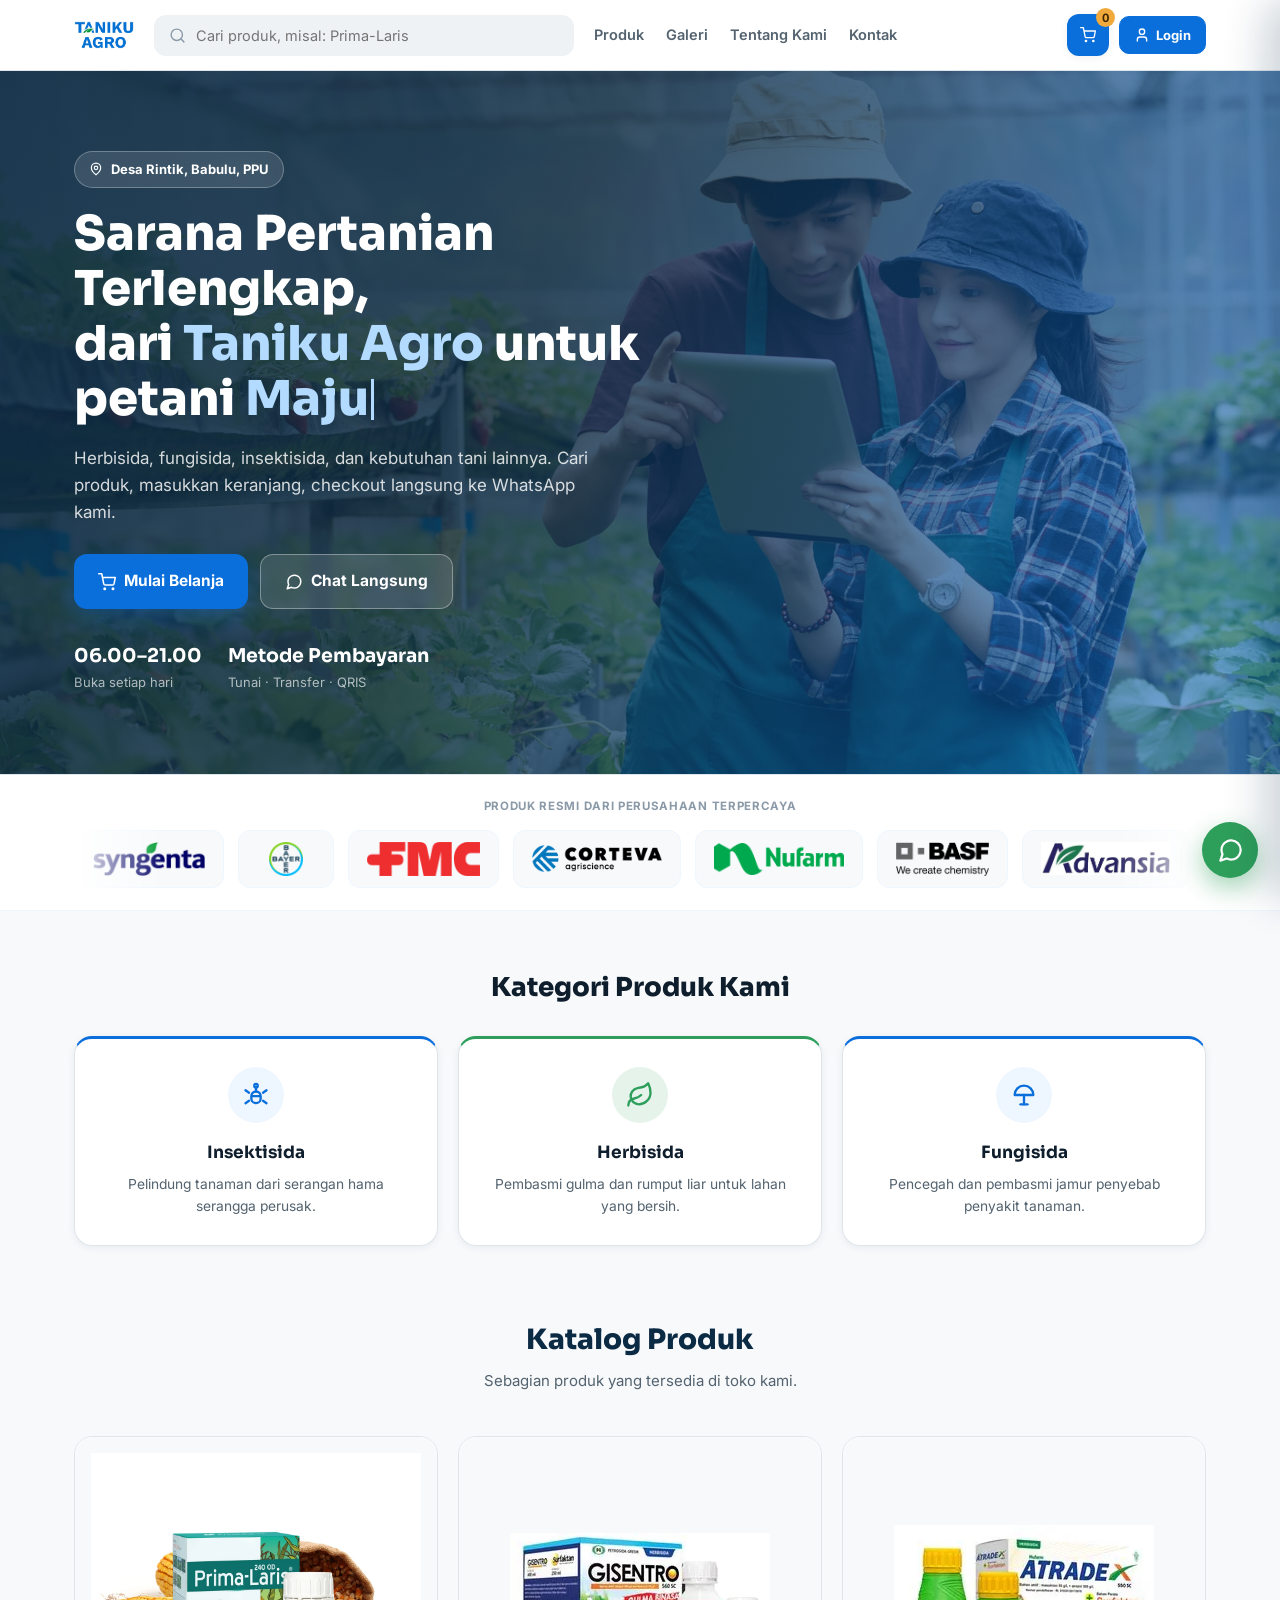
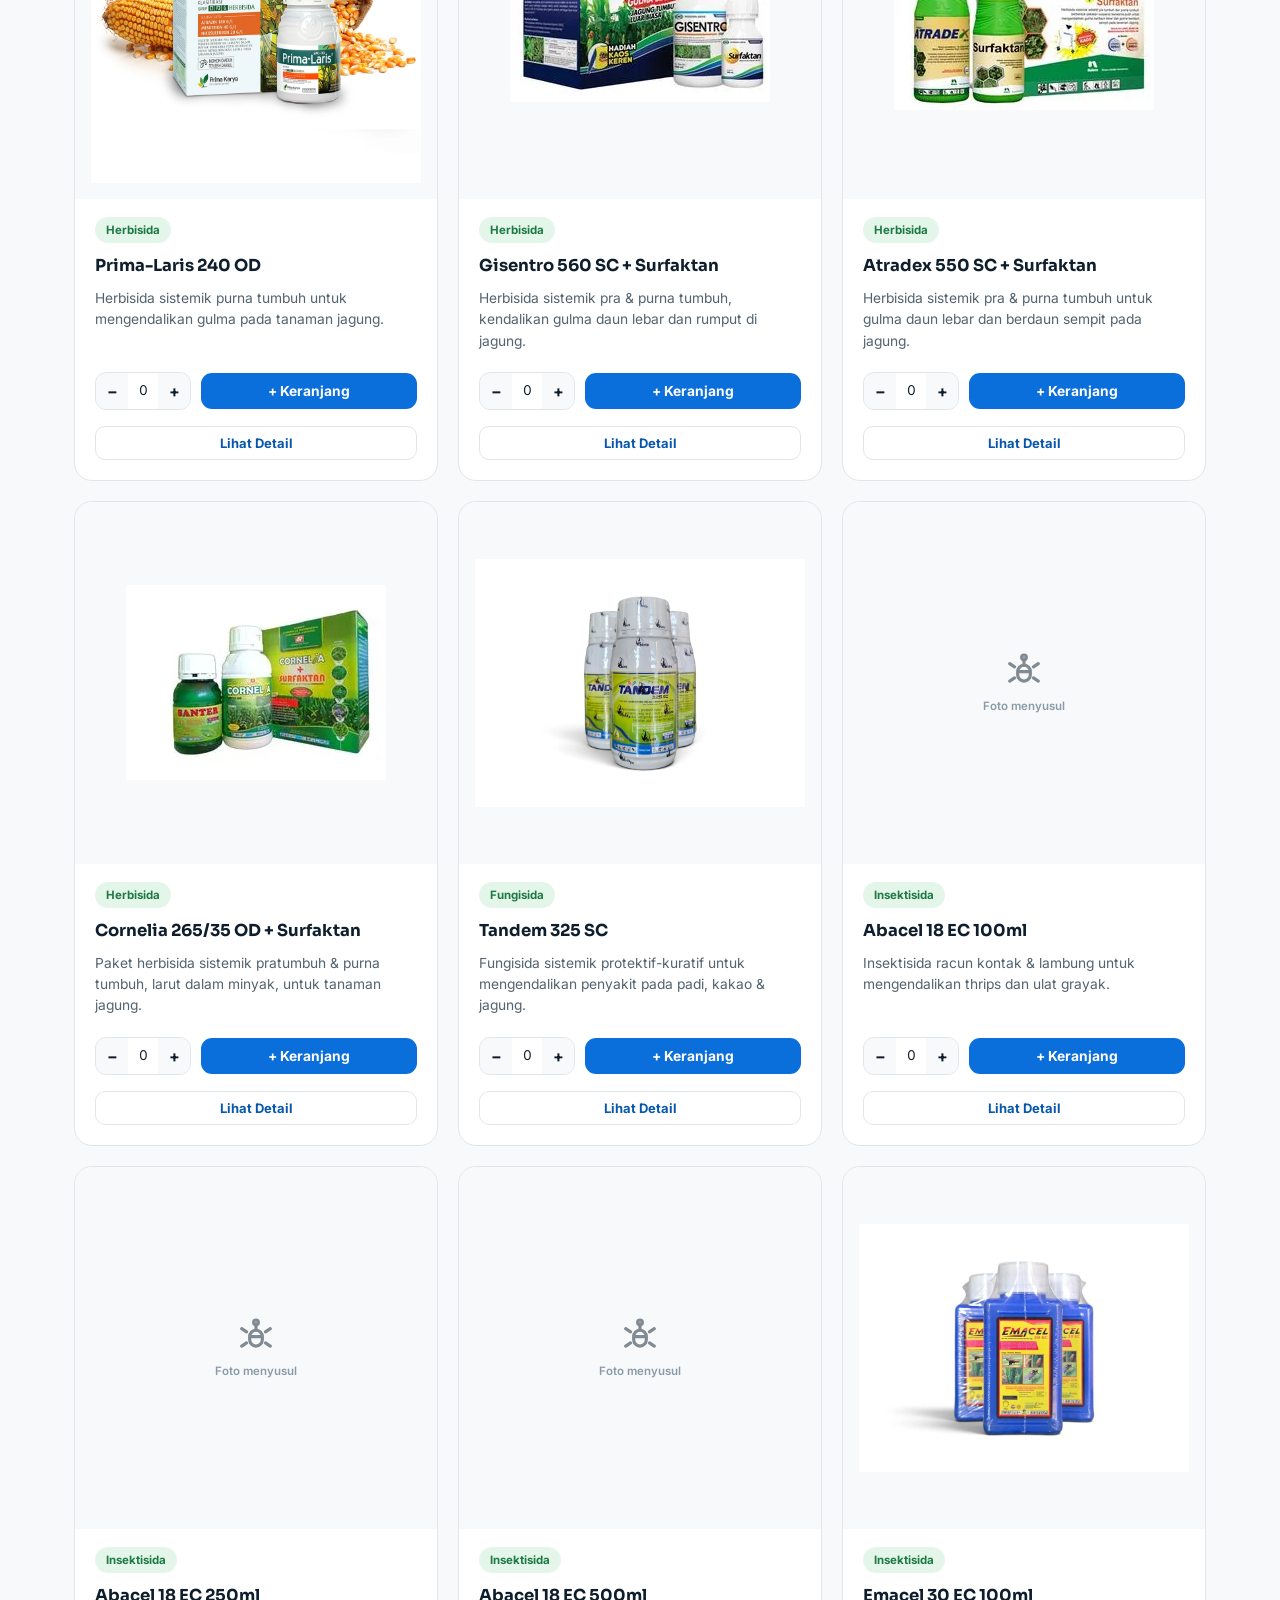
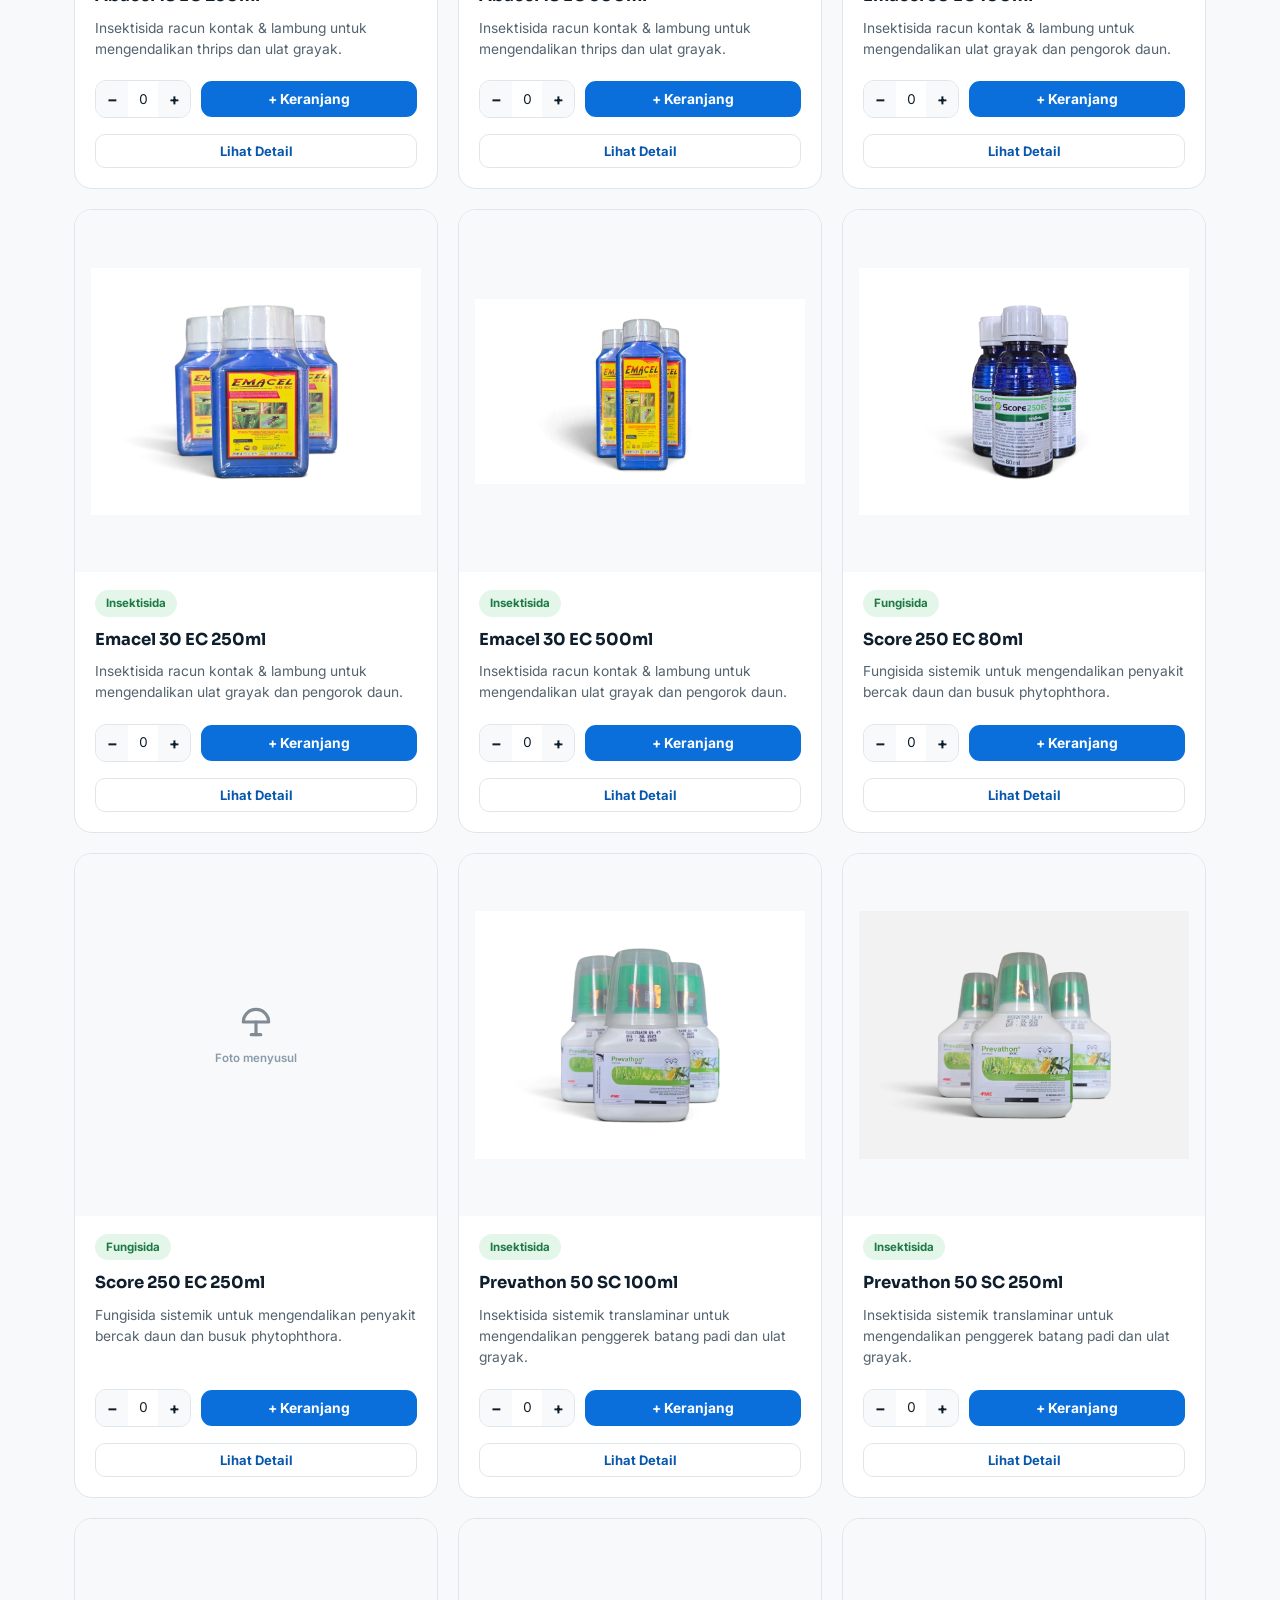
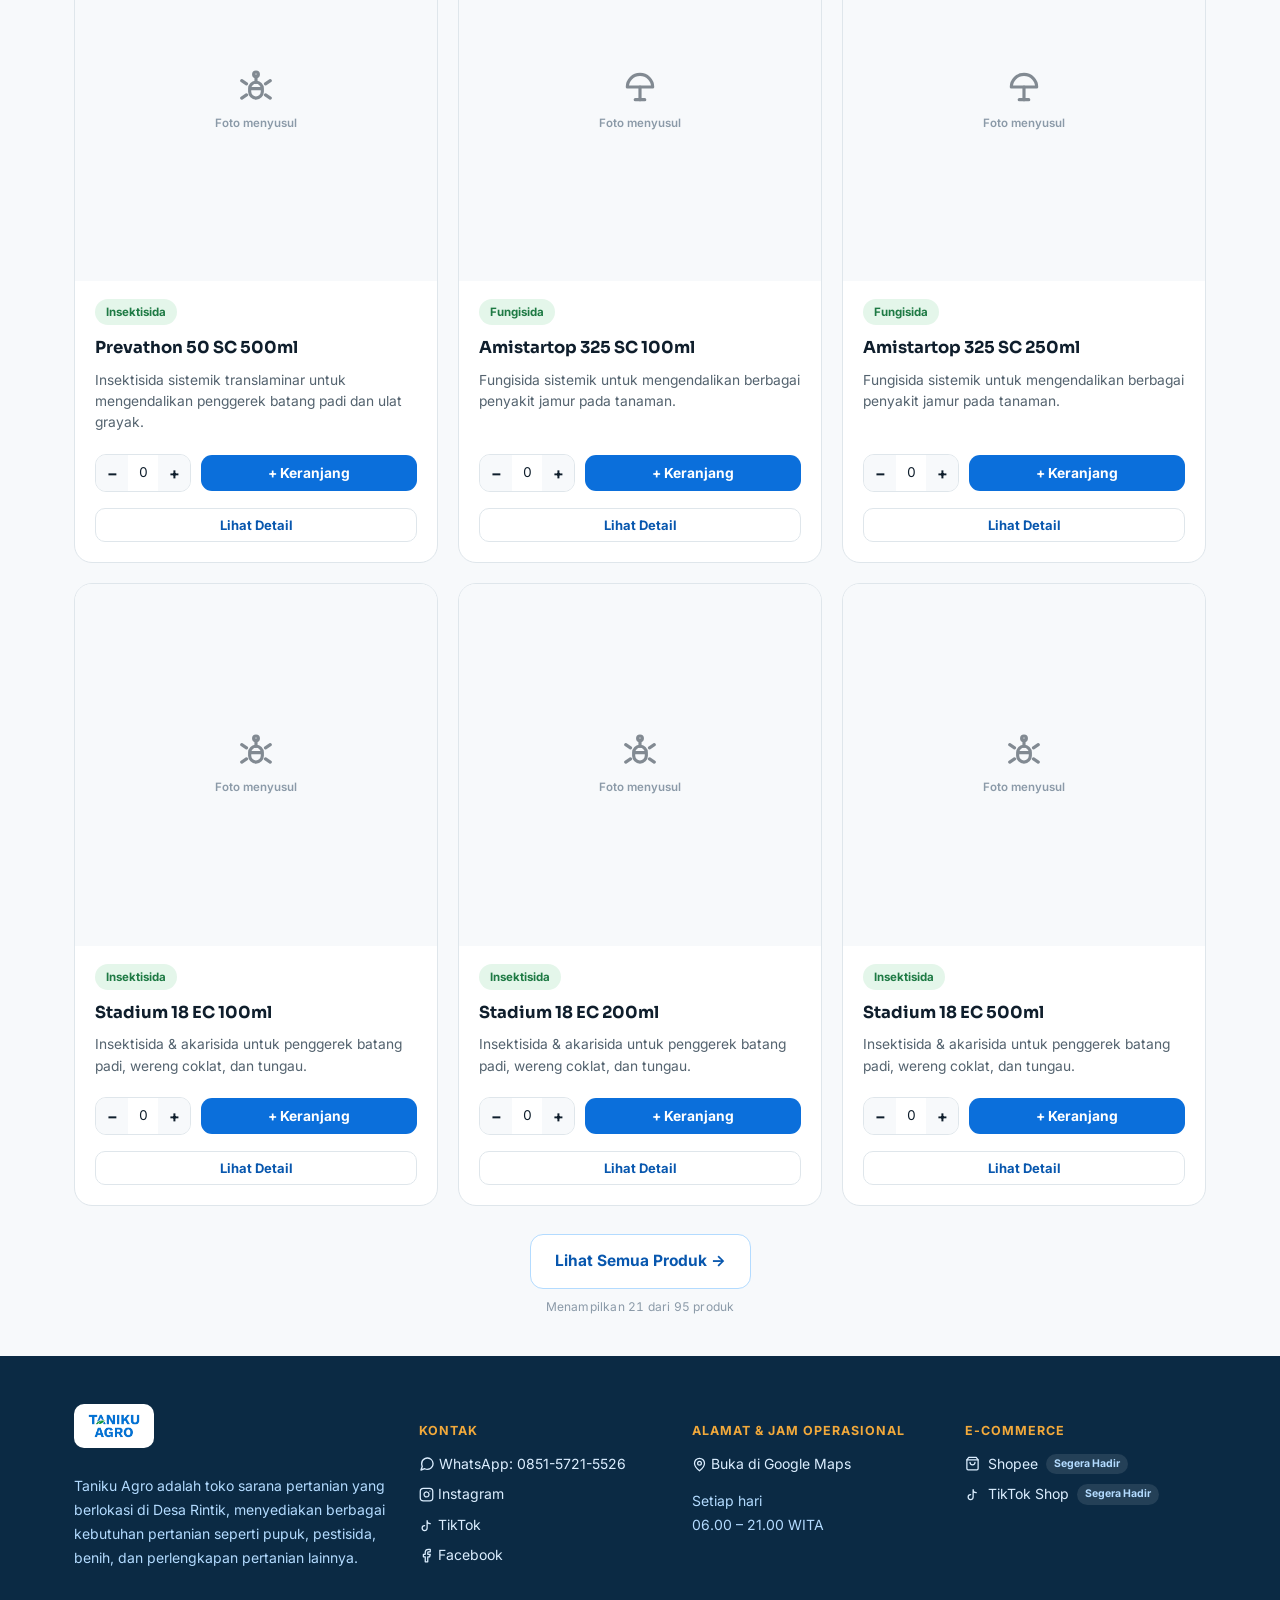
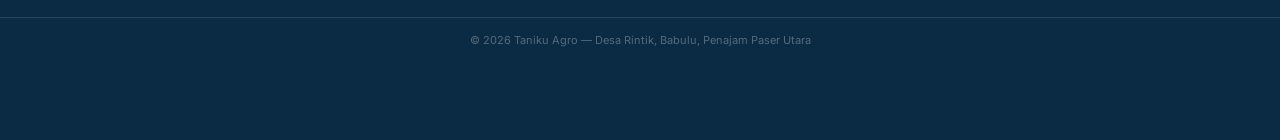
==== commit 55d96b74: "Fixed" ====
--- a/index.html
+++ b/index.html
@@ -236,8 +236,10 @@
   <img id="detailLightboxImg" src="" alt="">
 </div>
 
+<script src="common.js"></script>
 <script src="shop-info.js"></script>
 <script src="icons.js"></script>
+<script src="shop-shared.js"></script>
 <script src="script-index.js"></script>
 
 </body>
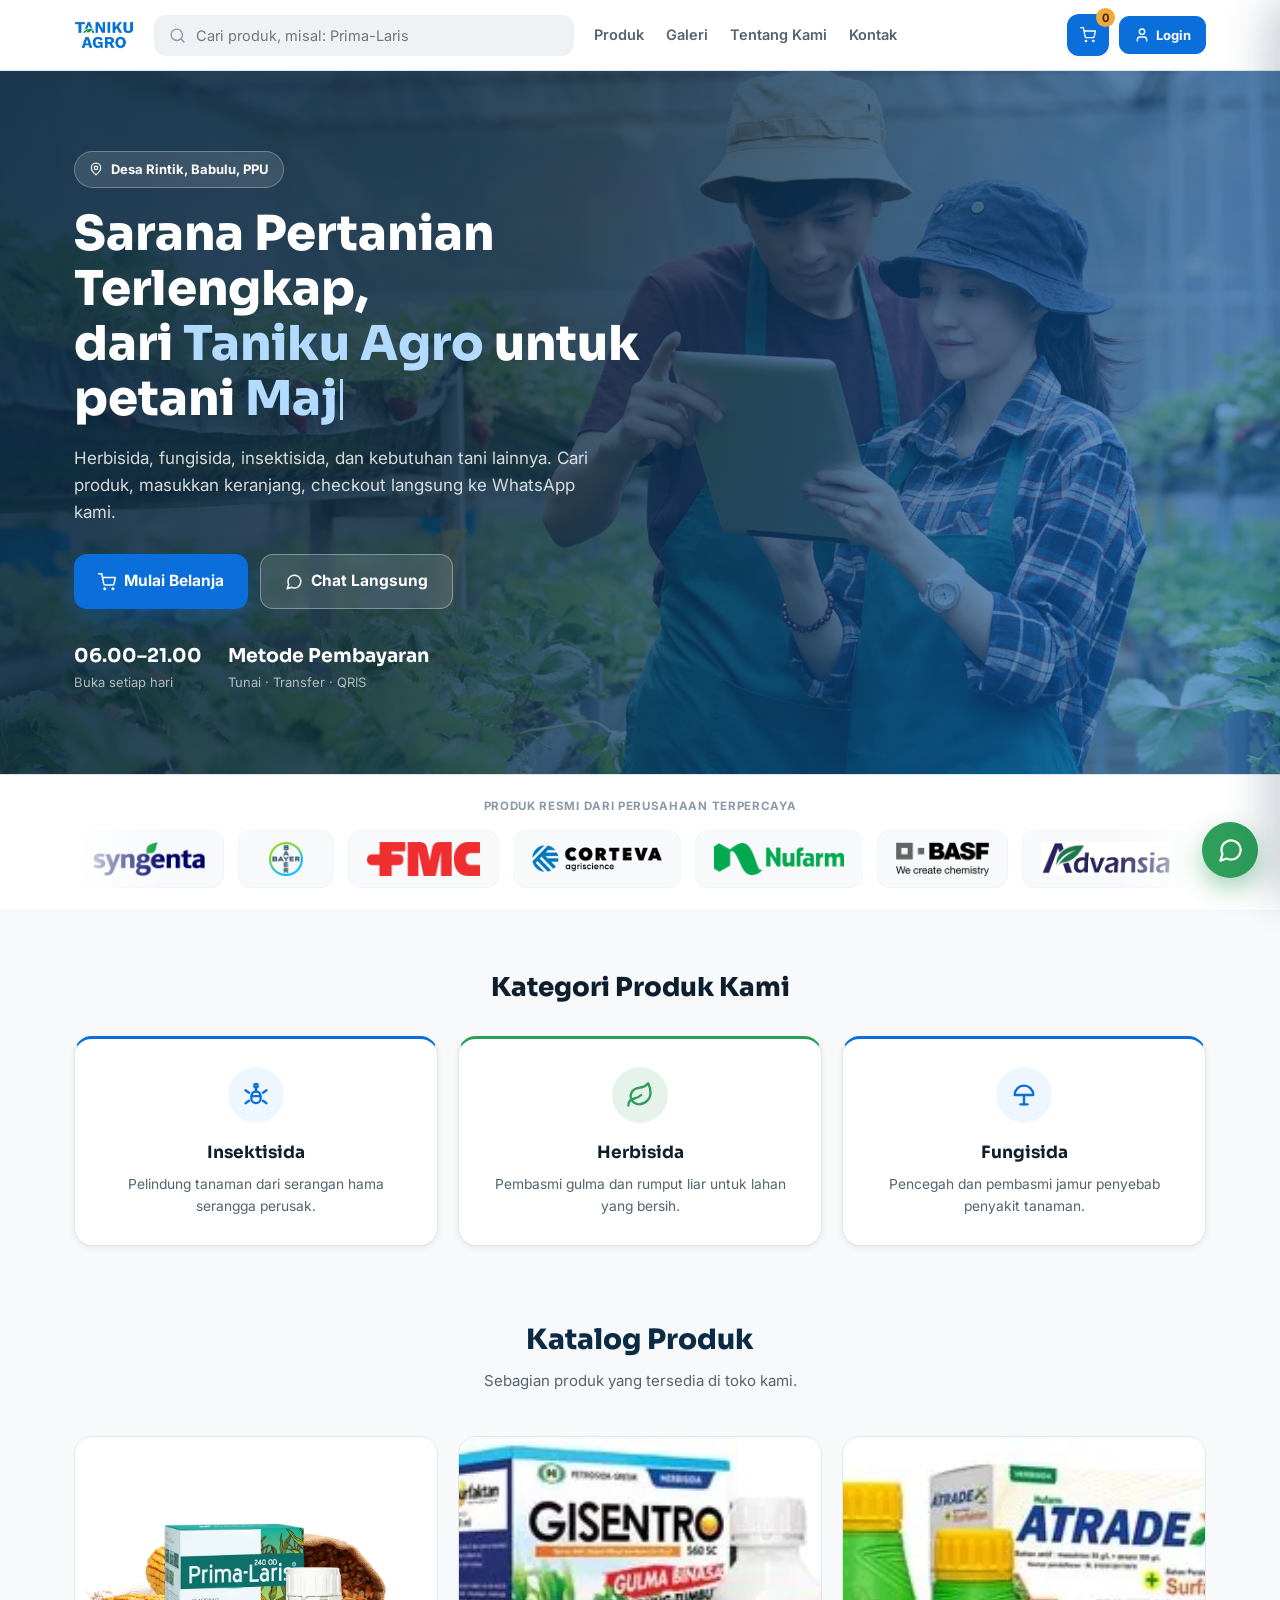
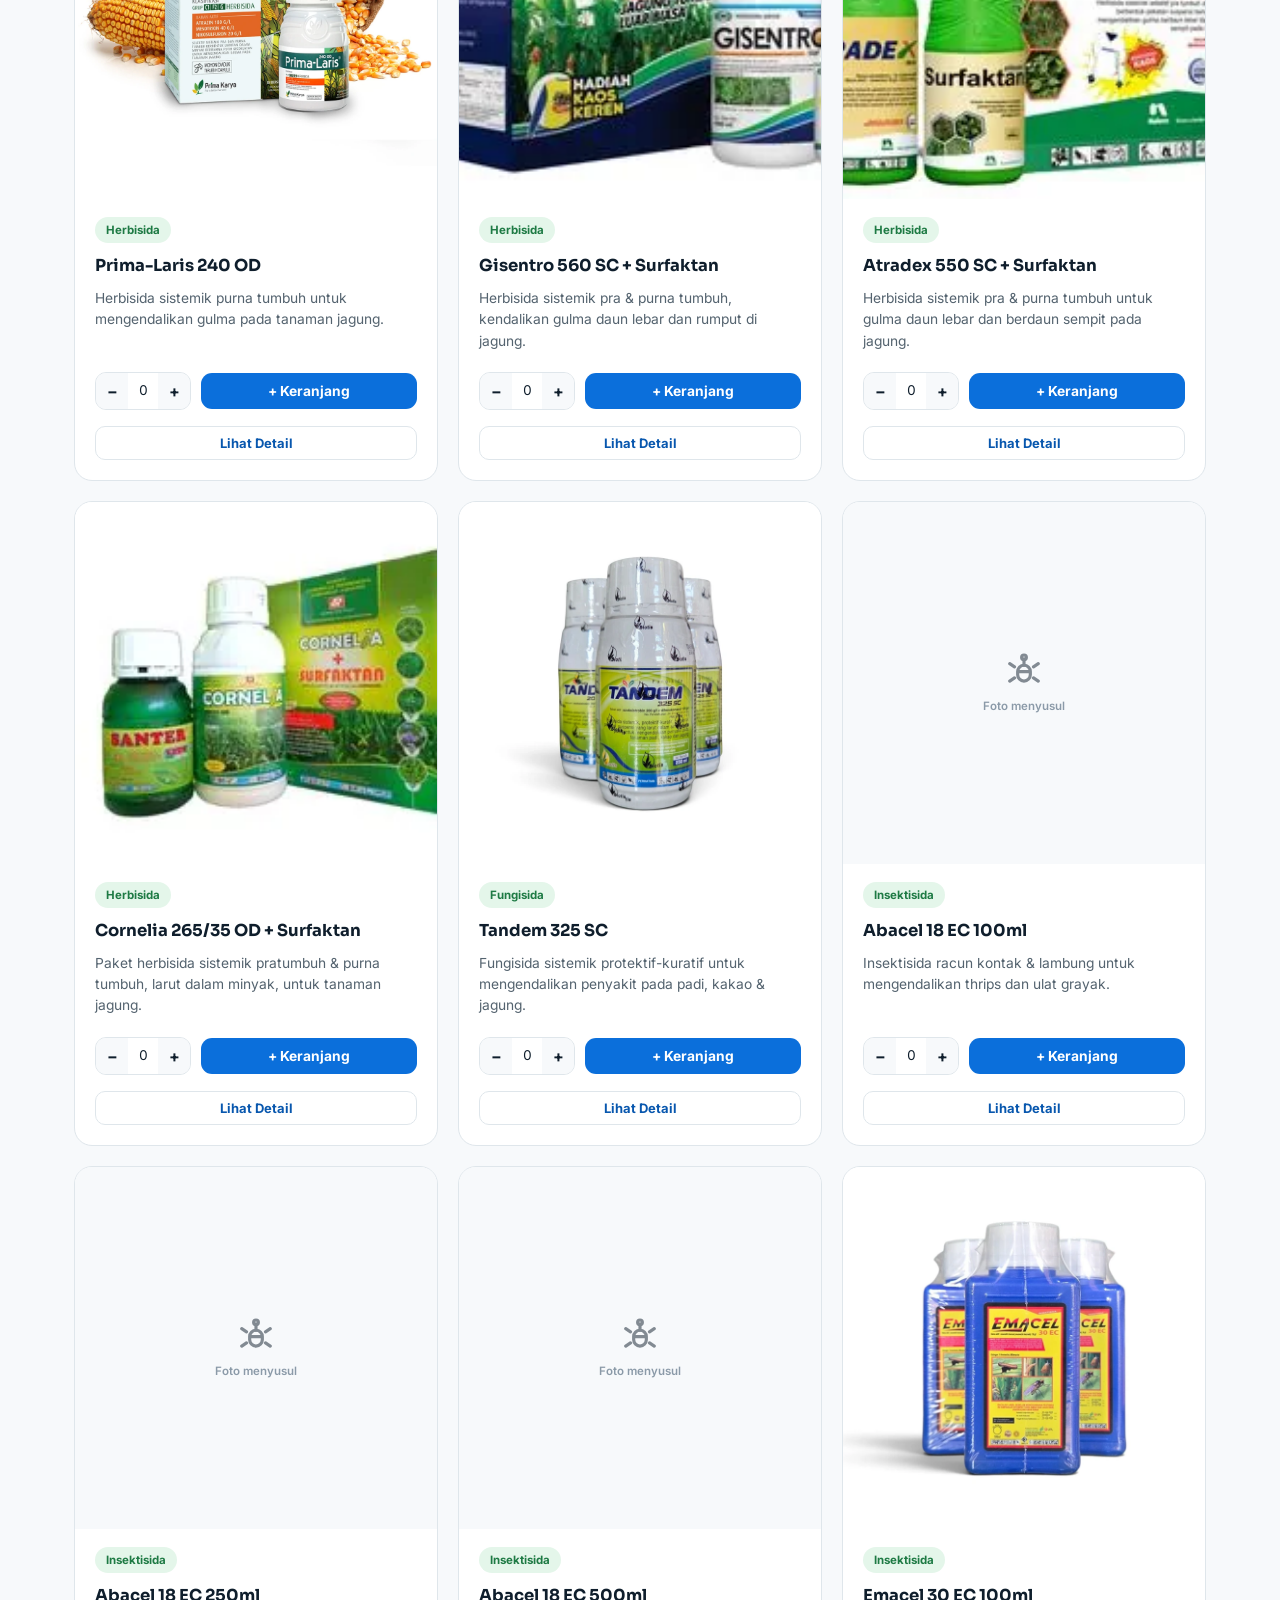
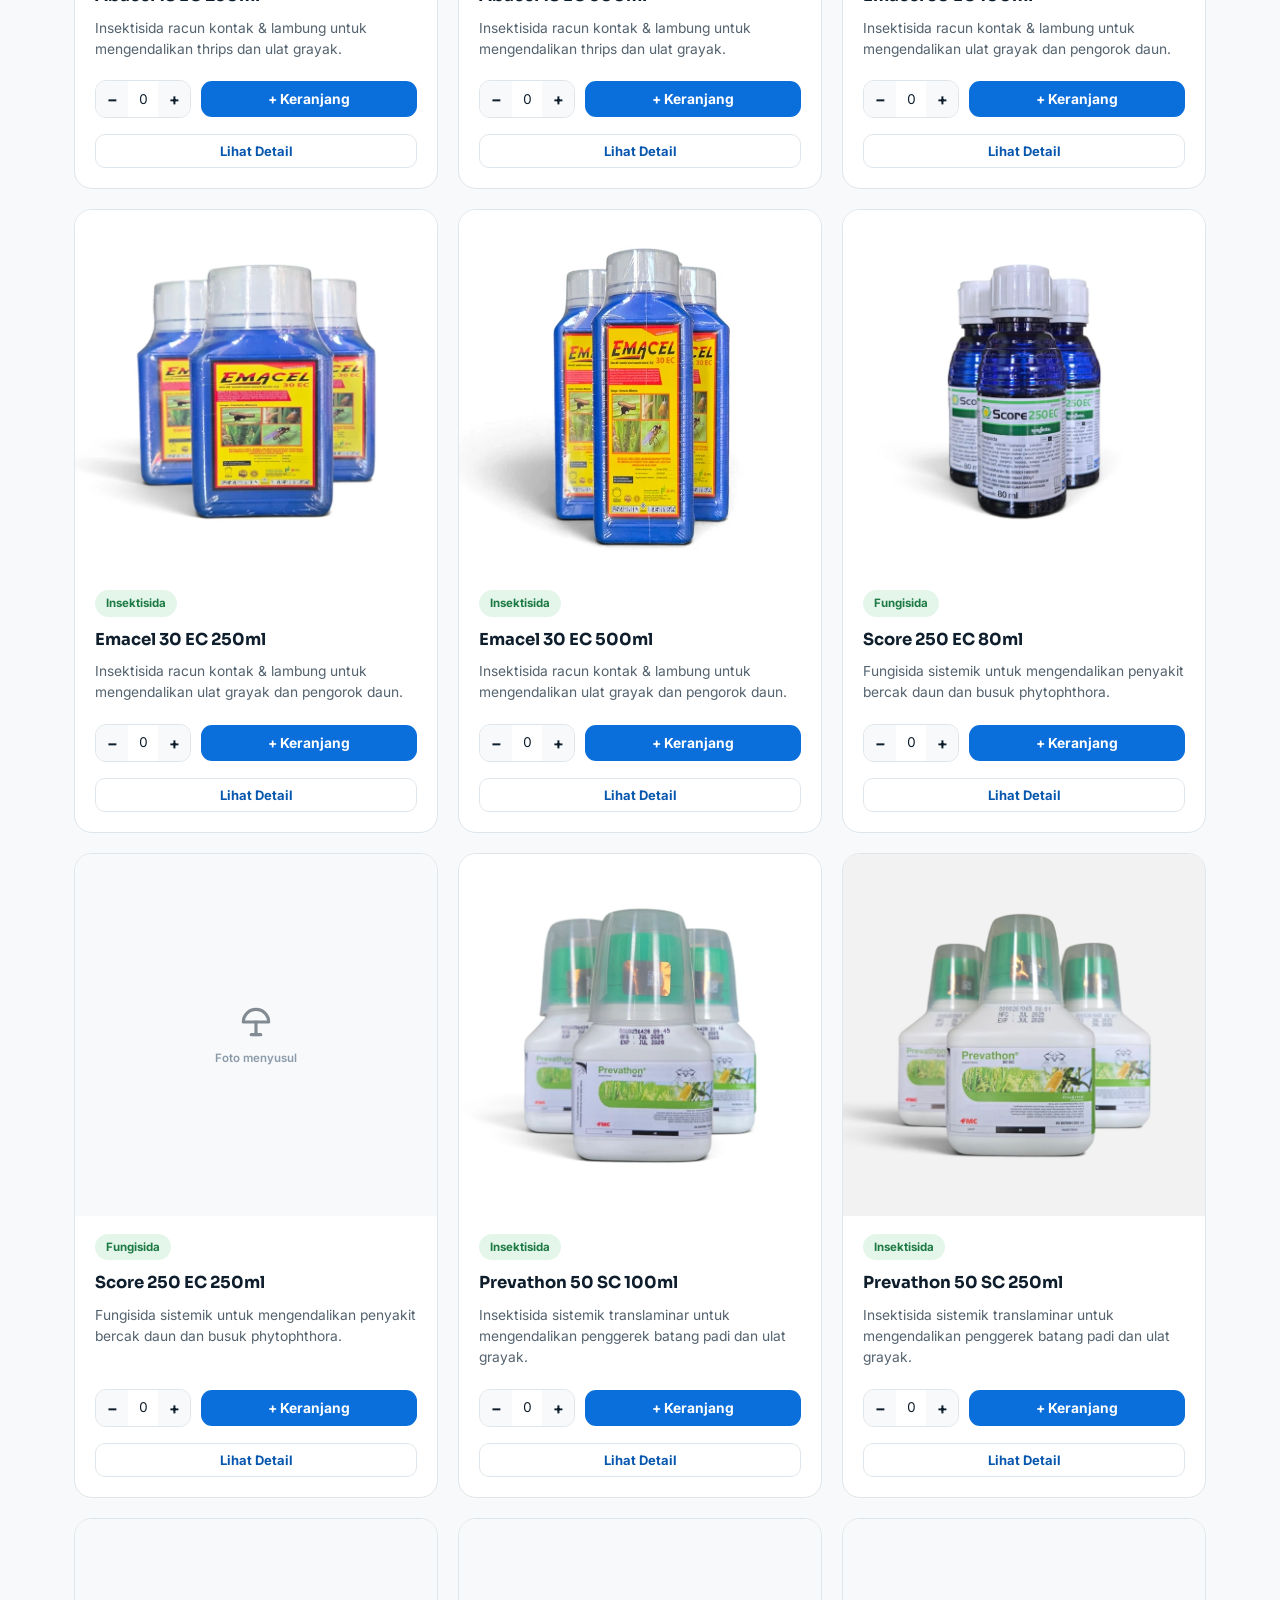
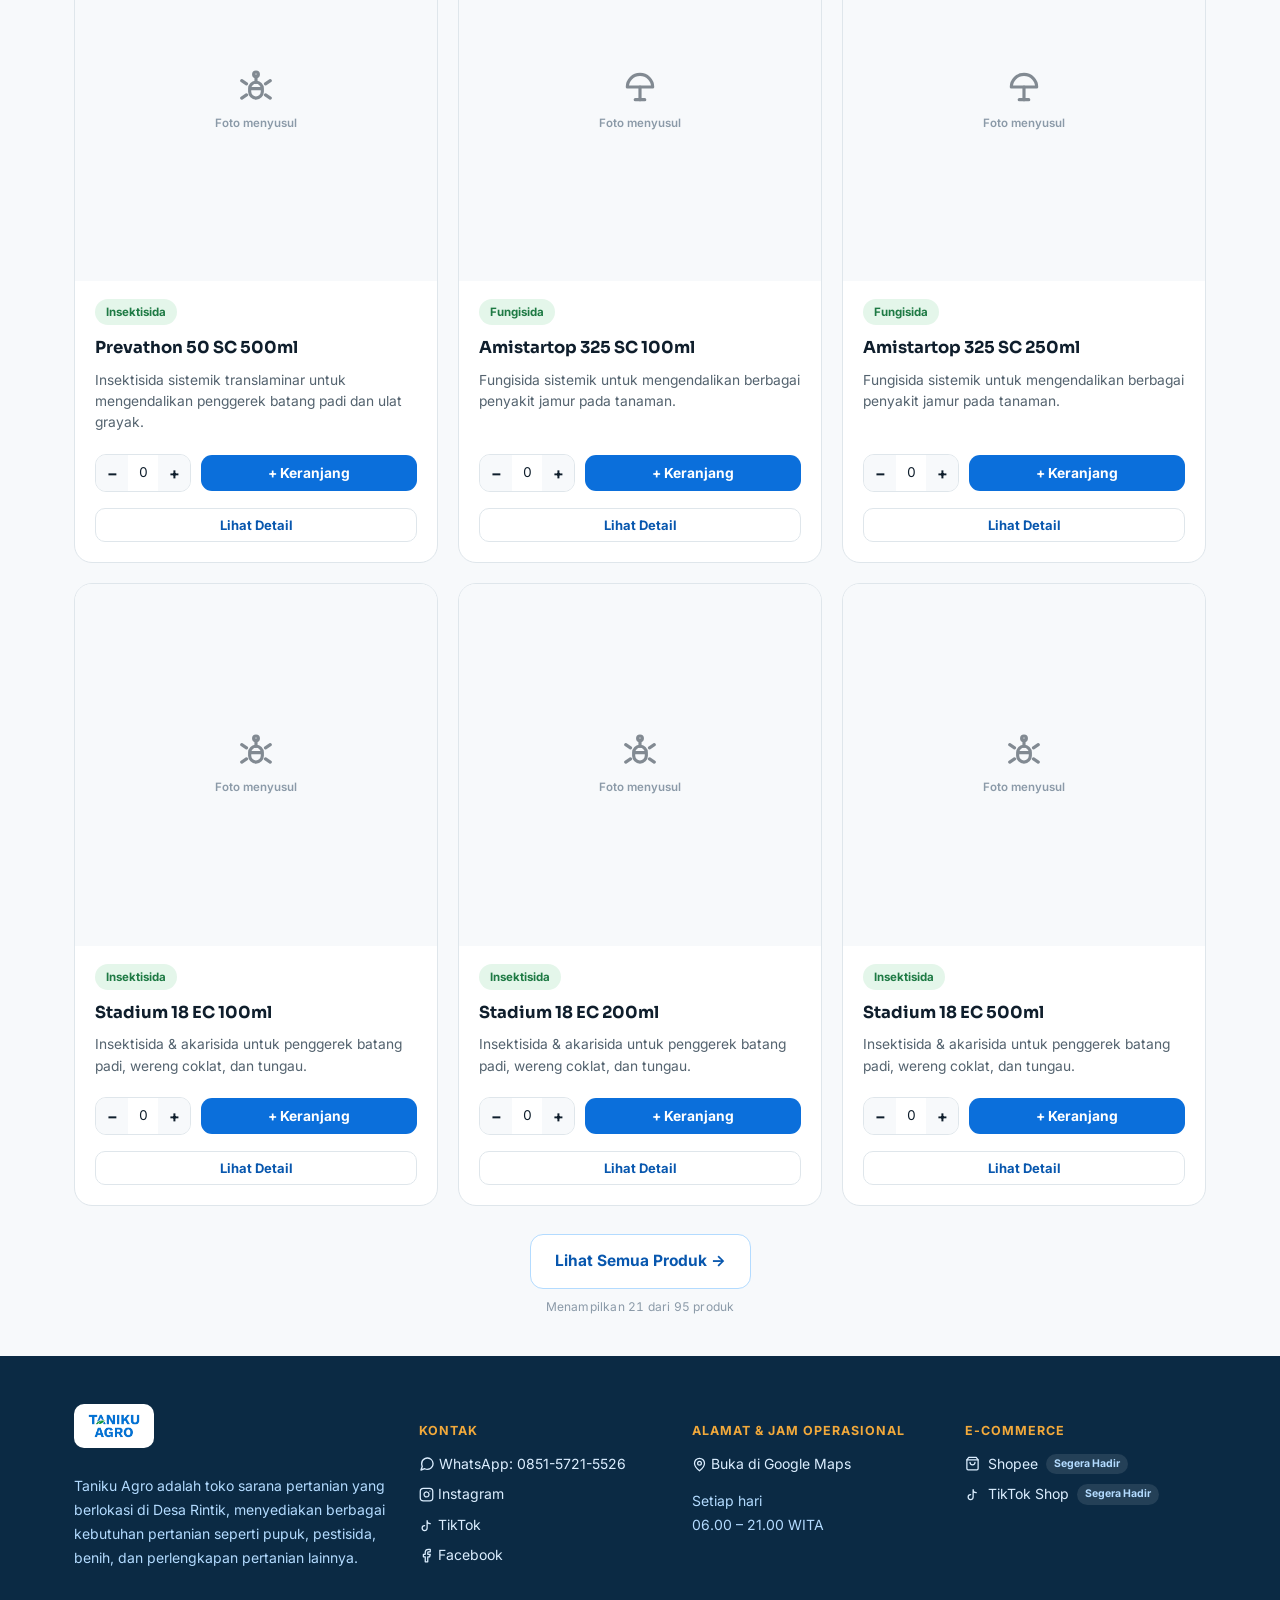
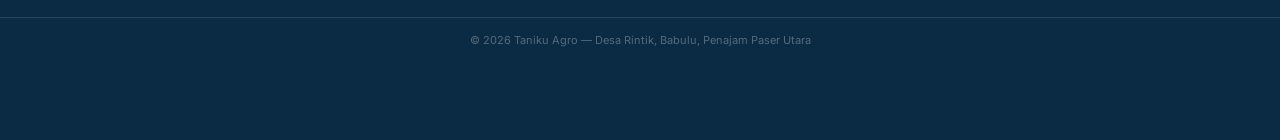
==== commit d6f75be6: "qq" ====
--- a/index.html
+++ b/index.html
@@ -183,6 +183,7 @@
       </div>
       </div>
     <div class="detail-body">
+      <div class="detail-info">
       <span class="chip" id="detailChip"></span>
       <h3 id="detailName"></h3>
       <div class="mono" id="detailSize"></div>
@@ -199,6 +200,7 @@
       <div class="detail-section">
         <h4>Target Pengendalian</h4>
         <p id="detailTarget"></p>
+      </div>
       </div>
 
       <div class="detail-footer">
--- a/styles-index.css
+++ b/styles-index.css
@@ -292,11 +292,11 @@
     overflow:hidden; display:flex; flex-direction:column; transition: transform .18s, box-shadow .18s;
   }
   .card:hover{ transform:translateY(-4px); box-shadow:var(--shadow-md); }
-  .card .imgwrap{ background:var(--slate50); padding:16px; display:flex; align-items:center; justify-content:center; aspect-ratio:1/1; }
-  .card .imgwrap.noimg{ flex-direction:column; gap:8px; }
+  .card .imgwrap{ background:var(--slate50); display:flex; align-items:center; justify-content:center; aspect-ratio:1/1; overflow:hidden; }
+  .card .imgwrap.noimg{ flex-direction:column; gap:8px; padding:16px; }
   .card .imgwrap.noimg .noimg-ic{ opacity:0.5; display:flex; align-items:center; justify-content:center; } .card .imgwrap.noimg .noimg-ic svg{ width:38px; height:38px; }
   .card .imgwrap.noimg .noimg-txt{ font-size:11.5px; color:var(--slate400); font-weight:600; }
-  .card .imgwrap img{ max-height:100%; max-width:100%; object-fit:contain; }
+  .card .imgwrap img{ width:100%; height:100%; object-fit:cover; }
   .card .body{ padding:18px 20px 20px; display:flex; flex-direction:column; gap:8px; flex:1; }
   .chip{
     align-self:flex-start; font-size:11.5px; font-weight:700; padding:4px 11px; border-radius:999px;
@@ -442,26 +442,22 @@
   }
   .detail-overlay.open{ opacity:1; pointer-events:auto; }
   .detail-modal{
-    background:#fff; border-radius:22px; max-width:640px; width:100%; max-height:88vh; overflow:hidden;
+    background:#fff; border-radius:22px; max-width:900px; width:100%; max-height:88vh; overflow:hidden;
     position:relative; transform:scale(0.94) translateY(14px); opacity:0;
     transition: transform .32s cubic-bezier(0.16,1,0.3,1), opacity .28s ease;
     box-shadow:0 30px 70px rgba(11,42,68,0.35);
   }
   .detail-overlay.open .detail-modal{ transform:scale(1) translateY(0); opacity:1; }
-  .detail-scroll{
-    max-height:88vh; overflow-y:auto;
-    scrollbar-width:thin; scrollbar-color: rgba(11,42,68,0.28) transparent;
-  }
-  .detail-scroll::-webkit-scrollbar{ width:7px; }
-  .detail-scroll::-webkit-scrollbar-track{ background:transparent; }
-  .detail-scroll::-webkit-scrollbar-thumb{ background:rgba(11,42,68,0.28); border-radius:10px; }
-  .detail-scroll::-webkit-scrollbar-thumb:hover{ background:rgba(11,42,68,0.45); }
-  .detail-head{ position:relative; }
-  .detail-head img{ width:100%; height:260px; object-fit:contain; background:var(--slate50); }
-  .detail-carousel{ position:relative; width:100%; height:260px; overflow:hidden; background:var(--slate50); }
+  /* Desktop: foto di panel kiri (tinggi penuh), detail produk di panel kanan (scroll sendiri).
+     Tinggi dibikin TETAP (bukan ngikutin panjang teks), supaya modalnya konsisten di semua produk
+     -- produk yang deskripsinya panjang tinggal scroll di panel kanan, bukan bikin modalnya melar. */
+  .detail-scroll{ display:flex; height:620px; max-height:88vh; }
+  .detail-head{ position:relative; flex:0 0 42%; min-height:420px; background:#fff; border-right:1px solid var(--slate200); display:flex; }
+  .detail-head img{ width:100%; height:100%; object-fit:contain; background:#fff; }
+  .detail-carousel{ position:relative; width:100%; height:auto; flex:1; overflow:hidden; background:#fff; padding:26px; box-sizing:border-box; }
   .detail-carousel-track{ display:flex; height:100%; transition:transform .3s cubic-bezier(0.16,1,0.3,1); }
   .detail-carousel-track img{
-    flex:0 0 100%; width:100%; height:260px; object-fit:contain; cursor:zoom-in; background:var(--slate50);
+    flex:0 0 100%; width:100%; height:100%; object-fit:contain; cursor:zoom-in; background:#fff;
   }
   .carousel-arrow{
     position:absolute; top:50%; transform:translateY(-50%); width:34px; height:34px; border-radius:50%;
@@ -480,7 +476,7 @@
   }
   .carousel-dots .dot.active{ background:#fff; transform:scale(1.3); }
   .detail-noimg{
-    width:100%; height:260px; background:var(--slate50); display:flex; flex-direction:column;
+    width:100%; height:100%; background:#fff; display:flex; flex-direction:column;
     align-items:center; justify-content:center; gap:10px;
   }
   .detail-noimg-ic{ opacity:0.5; display:flex; align-items:center; justify-content:center; } .detail-noimg-ic svg{ width:56px; height:56px; }
@@ -503,7 +499,10 @@
     position:absolute; top:16px; right:16px; z-index:5; width:36px; height:36px; border-radius:10px;
     background:rgba(255,255,255,0.92); border:none; font-size:18px; cursor:pointer; box-shadow:var(--shadow-sm);
   }
-  .detail-body{ padding:26px 28px 28px; }
+  /* .detail-body sekarang cuma pembungkus flex-column: .detail-info yang scroll,
+     .detail-footer (tombol) selalu nempel di bawah dan nggak ikut ke-scroll. */
+  .detail-body{ flex:1; min-width:0; display:flex; flex-direction:column; padding:0; }
+  .detail-info{ flex:1; overflow-y:auto; padding:26px 28px 18px; }
   .detail-body .chip{ margin-bottom:10px; }
   .detail-body h3{ font-size:22px; font-weight:800; color:var(--b900); }
   .detail-body .mono{ color:var(--slate400); margin-top:4px; }
@@ -512,21 +511,42 @@
     font-size:12px; text-transform:uppercase; letter-spacing:1px; font-weight:700; color:var(--b600); margin-bottom:6px;
   }
   .detail-section p{ font-size:14.5px; color:var(--slate600); line-height:1.65; margin:0; }
+  /* Baris 1: qty + tombol utama. Baris 2 (flex-basis:100%): tombol WA sendiri, biar nggak rebutan tempat. */
   .detail-footer{
-    margin-top:26px; padding-top:20px; border-top:1px solid var(--slate200);
-    display:flex; align-items:center; gap:12px; flex-wrap:wrap;
+    flex-shrink:0; padding:16px 28px 22px; border-top:1px solid var(--slate200); background:#fff;
+    display:flex; align-items:center; gap:10px; flex-wrap:wrap;
   }
   .detail-footer .qty-stepper{ flex-shrink:0; }
   .detail-footer .btn-addcart{ flex:1; height:44px; font-size:14.5px; min-width:160px; }
   .detail-footer .btn-wa-single{
-    display:inline-flex; align-items:center; gap:6px; background:var(--green); color:#fff; text-decoration:none;
-    padding:0 16px; height:44px; border-radius:11px; font-weight:700; font-size:14px;
-  }
-  @media (max-width:560px){
+    flex-basis:100%; display:flex; align-items:center; justify-content:center; gap:6px; text-decoration:none;
+    background:#fff; color:var(--green); border:1.5px solid var(--green); height:44px; border-radius:11px;
+    font-weight:700; font-size:14px; margin-top:2px;
+  }
+  @media (max-width:480px){
+    /* Layar sempit banget: qty-stepper juga turun ke barisnya sendiri biar nggak sempit */
     .detail-footer{ flex-direction:column; align-items:stretch; }
     .detail-footer .qty-stepper{ align-self:center; }
     .detail-footer .btn-addcart{ width:100%; height:54px; font-size:16px; box-shadow:0 8px 20px rgba(11,111,219,0.3); }
-    .detail-footer .btn-wa-single{ width:100%; justify-content:center; height:48px; }
+    .detail-footer .btn-wa-single{ width:100%; height:48px; margin-top:0; }
+  }
+
+  /* Mobile: balik ke susunan atas-bawah (foto di atas, detail di bawah) */
+  @media (max-width:760px){
+    /* Di mobile biarin tinggi ngikutin konten lagi (bukan tetap), soalnya di sini modalnya
+       memang dimaksudkan buat di-scroll sebagai satu halaman penuh, bukan panel terpisah. */
+    .detail-scroll{ flex-direction:column; height:auto; max-height:88vh; overflow-y:auto; }
+    .detail-head{ flex:none; width:100%; min-height:0; border-right:none; border-bottom:1px solid var(--slate200); }
+    .detail-head img{ height:260px; }
+    .detail-carousel{ height:260px; padding:0; }
+    /* .detail-body nggak lagi punya scroll sendiri di mobile -- seluruh .detail-scroll yang di-scroll.
+       Tombolnya dibikin "sticky" nempel di bawah viewport modal selagi discroll. */
+    .detail-body{ display:block; }
+    .detail-info{ overflow-y:visible; padding:22px 20px 16px; }
+    .detail-footer{
+      position:sticky; bottom:0; z-index:2; padding:14px 20px 18px;
+      box-shadow:0 -6px 16px rgba(11,42,68,0.08);
+    }
   }
 
   @media (prefers-reduced-motion: reduce){ *{ transition:none !important; } }
